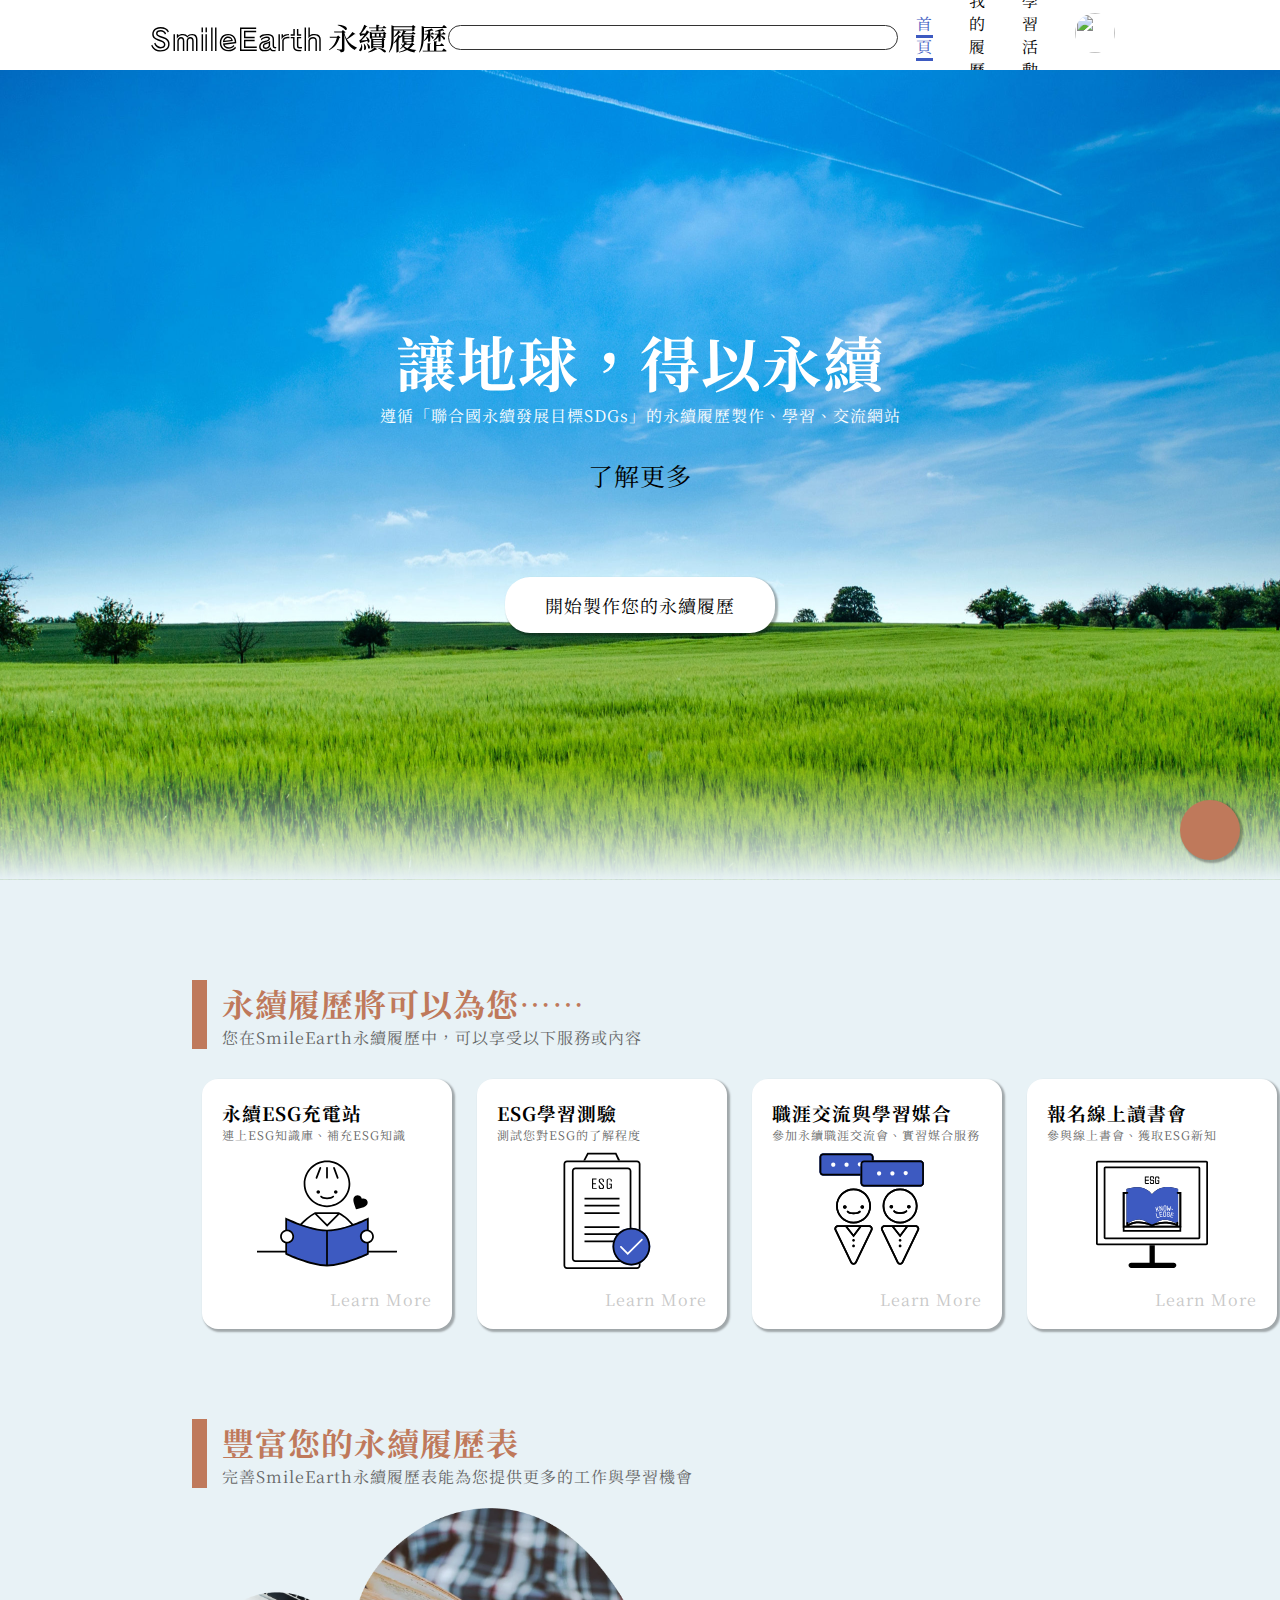
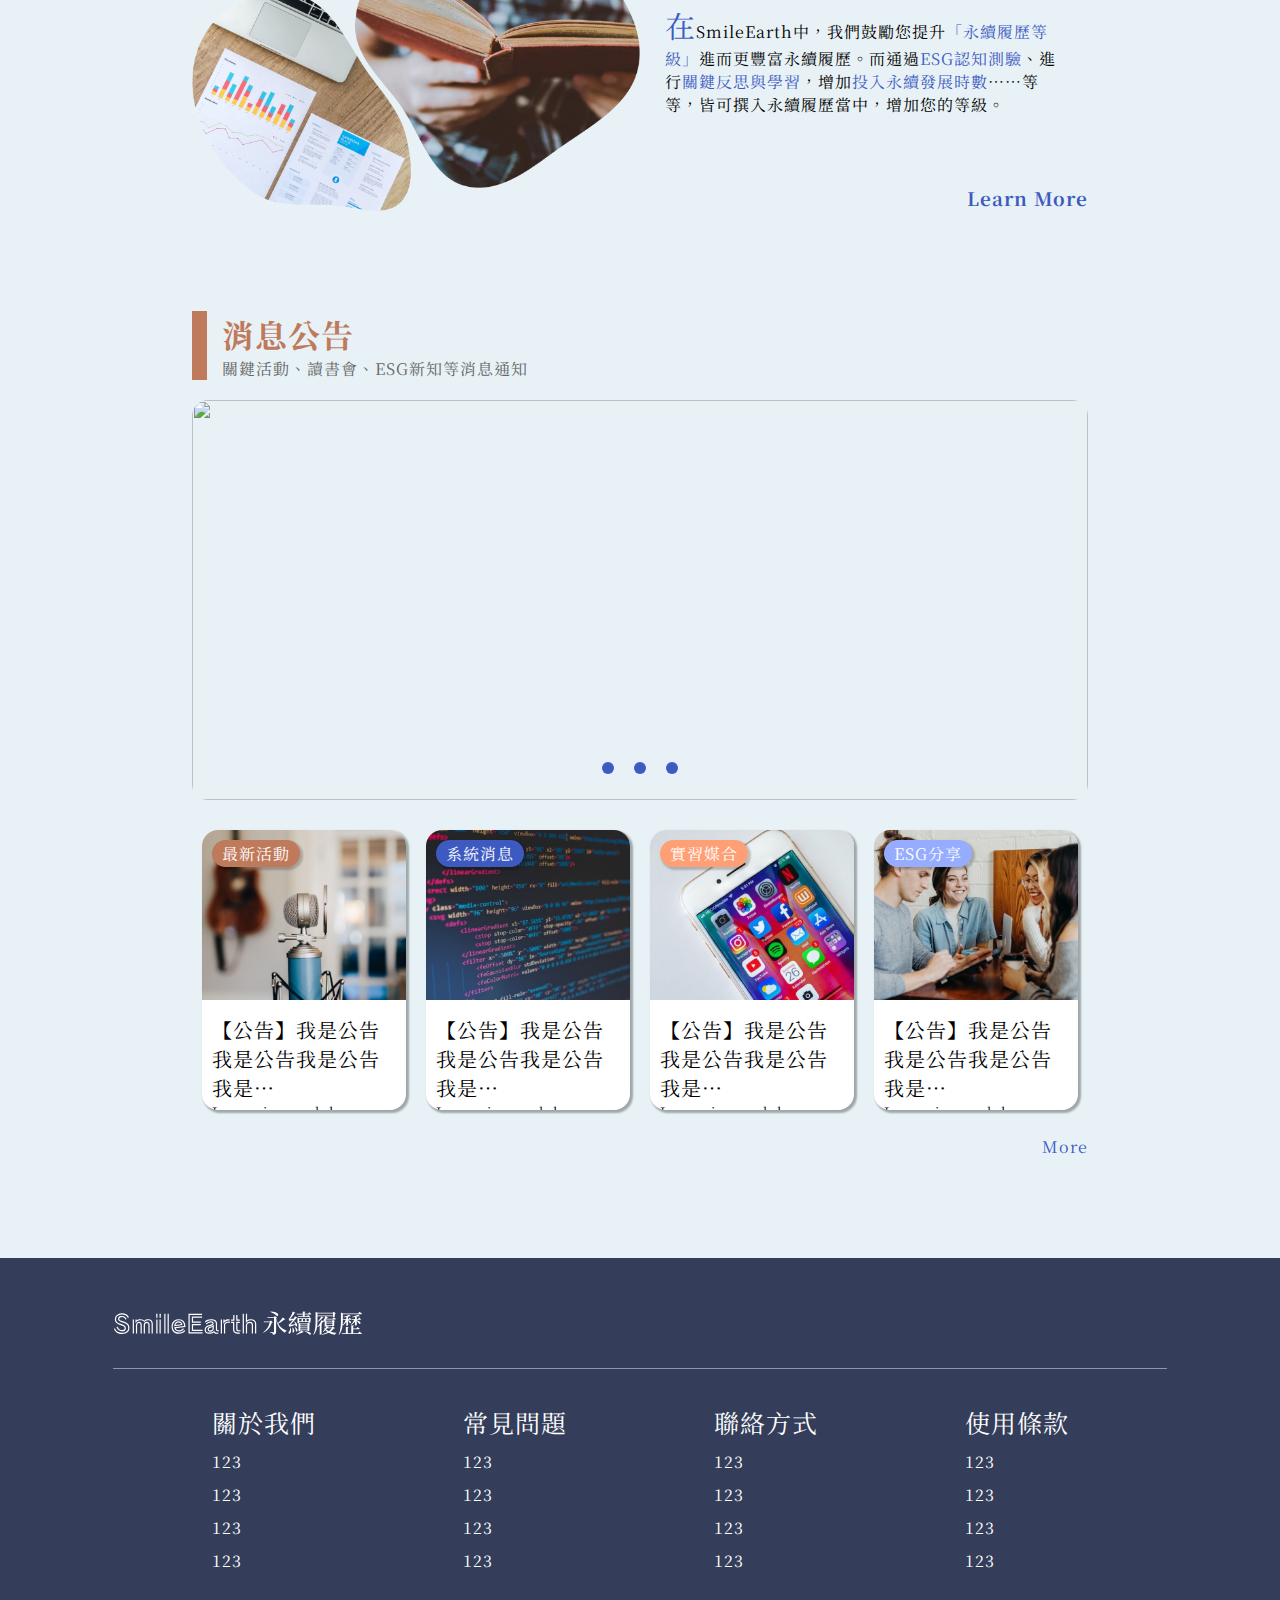
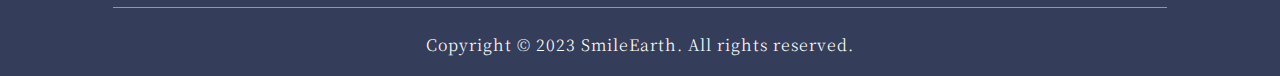
==== index.html @ c3116642 "145" ====
<!DOCTYPE html>
<html lang="en">
<head>
    <meta charset="UTF-8">
    <meta http-equiv="X-UA-Compatible" content="IE=edge">
    <meta name="viewport" content="width=device-width, initial-scale=1.0">
    <link rel="stylesheet" href="./css/index.css">
    <link href="https://fonts.googleapis.com/css2?family=Noto+Serif+TC:wght@200;300;400;500;600;700;900&display=swap" rel="stylesheet">
    <script src="https://kit.fontawesome.com/9d0690b173.js" crossorigin="anonymous"></script>
    <title>SmileEarth永續履歷</title>
</head>
<body>
    <div class="preload" id="preload" style="position: fixed;z-index: 10;width: 100%;height: 100vh;background-color: #333;">
        <div class="loading">
            <div class="b b1"></div>
            <div class="b b2"></div>
            <div class="b b3"></div>
            <div class="b b4"></div>
        </div>
    </div>
    <div class="container">
        <header>
            <div class="logo">             
                <svg width="298" height="39" viewBox="0 0 298 39" fill="none" xmlns="http://www.w3.org/2000/svg">
                    <path d="M7.62 24.47C5.84 23.83 4.49 23.01 3.57 22.01C2.67 21.01 2.22 19.64 2.22 17.9C2.22 16.64 2.55 15.49 3.21 14.45C3.87 13.39 4.82 12.55 6.06 11.93C7.3 11.29 8.79 10.97 10.53 10.97C14.79 10.97 17.59 12.52 18.93 15.62L17.79 16.43C16.99 14.83 15.98 13.76 14.76 13.22C13.56 12.68 12.15 12.41 10.53 12.41C9.11 12.41 7.88 12.66 6.84 13.16C5.82 13.64 5.03 14.3 4.47 15.14C3.93 15.96 3.66 16.88 3.66 17.9C3.66 19.3 4.04 20.39 4.8 21.17C5.56 21.95 6.66 22.6 8.1 23.12L11.49 24.32C13.01 24.86 14.04 25.49 14.58 26.21C15.12 26.91 15.39 27.71 15.39 28.61C15.39 29.69 15.02 30.59 14.28 31.31C13.54 32.03 12.31 32.39 10.59 32.39C9.33 32.39 8.12 32 6.96 31.22C5.8 30.42 4.84 29.19 4.08 27.53L5.31 26.69C5.83 28.03 6.58 29.08 7.56 29.84C8.54 30.58 9.55 30.95 10.59 30.95C11.75 30.95 12.6 30.74 13.14 30.32C13.68 29.9 13.95 29.33 13.95 28.61C13.95 27.97 13.73 27.42 13.29 26.96C12.85 26.48 12.09 26.05 11.01 25.67L7.62 24.47ZM9.57 21.2C8.27 20.76 7.36 20.23 6.84 19.61C6.32 18.99 6.06 18.32 6.06 17.6C6.06 16.98 6.2 16.4 6.48 15.86C6.78 15.32 7.27 14.88 7.95 14.54C8.65 14.2 9.58 14.03 10.74 14.03C11.92 14.03 12.98 14.33 13.92 14.93C14.86 15.53 15.61 16.42 16.17 17.6L14.97 18.47C14.61 17.51 14.05 16.77 13.29 16.25C12.53 15.73 11.68 15.47 10.74 15.47C9.58 15.47 8.75 15.68 8.25 16.1C7.75 16.5 7.5 17 7.5 17.6C7.5 18.52 8.34 19.26 10.02 19.82L13.74 21.05C15.52 21.63 16.93 22.48 17.97 23.6C19.03 24.72 19.56 26.19 19.56 28.01C19.56 30.43 18.78 32.3 17.22 33.62C15.68 34.94 13.48 35.6 10.62 35.6C8.2 35.6 6.19 35.06 4.59 33.98C2.99 32.9 1.86 31.4 1.2 29.48L2.28 28.76C3.16 30.74 4.3 32.14 5.7 32.96C7.1 33.78 8.74 34.19 10.62 34.19C13 34.19 14.84 33.66 16.14 32.6C17.46 31.54 18.12 30.01 18.12 28.01C18.12 26.53 17.67 25.35 16.77 24.47C15.89 23.59 14.73 22.91 13.29 22.43L9.57 21.2ZM46.0146 23.45C46.0146 22.27 45.6746 21.29 44.9946 20.51C44.3346 19.73 43.4746 19.34 42.4146 19.34C41.2746 19.34 40.2646 19.49 39.3846 19.79C38.5246 20.07 37.8446 20.7 37.3446 21.68C36.9646 20.82 36.3446 20.22 35.4846 19.88C34.6446 19.52 33.8246 19.34 33.0246 19.34C32.2646 19.34 31.5246 19.41 30.8046 19.55C30.0846 19.69 29.3946 20 28.7346 20.48C28.0746 20.96 27.4446 21.73 26.8446 22.79V18.29H28.2846V19.61C28.9646 18.47 30.5446 17.9 33.0246 17.9C34.0646 17.9 34.9646 18.11 35.7246 18.53C36.5046 18.93 37.0346 19.45 37.3146 20.09C37.7146 19.33 38.3646 18.78 39.2646 18.44C40.1646 18.08 41.2146 17.9 42.4146 17.9C43.3946 17.9 44.2646 18.14 45.0246 18.62C45.7846 19.08 46.3746 19.73 46.7946 20.57C47.2346 21.41 47.4546 22.37 47.4546 23.45V35H46.0146V23.45ZM23.5146 18.29H24.9546V35H23.5146V18.29ZM42.2046 25.1C42.2046 24.22 42.0546 23.58 41.7546 23.18C41.4546 22.76 40.9646 22.55 40.2846 22.55C39.5846 22.55 39.0346 22.79 38.6346 23.27C38.2546 23.73 38.0646 24.28 38.0646 24.92V35H36.6246V24.86C36.6246 23.84 36.9546 22.96 37.6146 22.22C38.2746 21.48 39.1646 21.11 40.2846 21.11C41.4046 21.11 42.2446 21.42 42.8046 22.04C43.3646 22.66 43.6446 23.68 43.6446 25.1V35H42.2046V25.1ZM32.8446 25.1C32.8446 24.24 32.7046 23.6 32.4246 23.18C32.1446 22.76 31.6646 22.55 30.9846 22.55C30.3646 22.55 29.8846 22.75 29.5446 23.15C29.2046 23.55 28.9446 24.06 28.7646 24.68V35H27.3246V24.5C27.6446 23.44 28.0946 22.61 28.6746 22.01C29.2546 21.41 30.0246 21.11 30.9846 21.11C32.1046 21.11 32.9346 21.42 33.4746 22.04C34.0146 22.66 34.2846 23.68 34.2846 25.1V35H32.8446V25.1ZM55.5124 11.6H56.9524V16.28H55.5124V11.6ZM51.5224 11.6H52.9624V16.28H51.5224V11.6ZM55.4524 18.29H56.8924V35H55.4524V18.29ZM51.6124 18.29H53.0524V35H51.6124V18.29ZM65.0639 11.6H66.5039V35H65.0639V11.6ZM61.1339 11.6H62.5739V35H61.1339V11.6ZM86.0726 31.94C85.0926 33.1 84.0226 33.96 82.8626 34.52C81.7026 35.08 80.1826 35.36 78.3026 35.36C76.6026 35.36 75.1126 35.01 73.8326 34.31C72.5526 33.59 71.5526 32.58 70.8326 31.28C70.1326 29.96 69.7826 28.41 69.7826 26.63C69.7826 25.03 70.1026 23.57 70.7426 22.25C71.4026 20.93 72.3526 19.88 73.5926 19.1C74.8526 18.3 76.3826 17.9 78.1826 17.9C79.8426 17.9 81.2726 18.26 82.4726 18.98C83.6726 19.68 84.6026 20.68 85.2626 21.98C85.9226 23.26 86.2526 24.79 86.2526 26.57C86.2526 26.67 86.2426 26.78 86.2226 26.9C86.2226 27 86.2226 27.11 86.2226 27.23L74.6426 28.67C74.8026 29.43 75.2526 30.05 75.9926 30.53C76.7526 31.01 77.6526 31.25 78.6926 31.25C79.6726 31.25 80.5926 31.05 81.4526 30.65C82.3126 30.25 83.0126 29.66 83.5526 28.88L84.4826 30.02C83.6426 30.96 82.7626 31.64 81.8426 32.06C80.9226 32.48 79.8726 32.69 78.6926 32.69C77.2926 32.69 76.0726 32.28 75.0326 31.46C74.0126 30.62 73.3126 29.27 72.9326 27.41L84.7826 25.94C84.6626 23.9 84.0226 22.29 82.8626 21.11C81.7026 19.93 80.1426 19.34 78.1826 19.34C76.6826 19.34 75.4126 19.67 74.3726 20.33C73.3326 20.99 72.5426 21.87 72.0026 22.97C71.4826 24.07 71.2226 25.29 71.2226 26.63C71.2226 28.11 71.5126 29.4 72.0926 30.5C72.6726 31.6 73.4926 32.45 74.5526 33.05C75.6126 33.65 76.8626 33.95 78.3026 33.95C79.4426 33.95 80.4126 33.83 81.2126 33.59C82.0326 33.35 82.7526 33 83.3726 32.54C84.0126 32.08 84.6126 31.52 85.1726 30.86L86.0726 31.94ZM72.8726 26.27C73.0926 24.31 73.6726 22.87 74.6126 21.95C75.5526 21.01 76.7326 20.54 78.1526 20.54C79.4526 20.54 80.5126 20.93 81.3326 21.71C82.1526 22.49 82.6726 23.58 82.8926 24.98L72.8726 26.27ZM81.2426 23.9C81.1826 23.44 80.8726 23.01 80.3126 22.61C79.7526 22.19 79.0326 21.98 78.1526 21.98C77.4726 21.98 76.8626 22.12 76.3226 22.4C75.7826 22.66 75.3526 23.01 75.0326 23.45C74.7126 23.87 74.5226 24.31 74.4626 24.77L81.2426 23.9ZM89.974 11.6H106.174V13.04H91.414V33.56H106.774V35H89.974V11.6ZM93.994 14.72H106.174V16.16H95.434V20.78H104.644V22.22H93.994V14.72ZM93.994 23.81H104.644V25.25H95.434V30.44H106.774V31.88H93.994V23.81ZM126.048 32.33C125.908 32.35 125.768 32.37 125.628 32.39C125.508 32.39 125.388 32.39 125.268 32.39C124.388 32.39 123.718 32.16 123.258 31.7C122.818 31.24 122.598 30.61 122.598 29.81V23.45C122.598 22.01 122.108 20.97 121.128 20.33C120.168 19.67 118.738 19.34 116.838 19.34C115.438 19.34 114.198 19.55 113.118 19.97C112.058 20.37 111.088 21.01 110.208 21.89L109.518 20.66C110.338 19.78 111.348 19.1 112.548 18.62C113.768 18.14 115.198 17.9 116.838 17.9C119.278 17.9 121.088 18.37 122.268 19.31C123.448 20.23 124.038 21.61 124.038 23.45V29.81C124.038 30.25 124.178 30.57 124.458 30.77C124.758 30.95 125.128 31.04 125.568 31.04C125.708 31.04 125.838 31.04 125.958 31.04C126.098 31.02 126.238 31 126.378 30.98L126.048 32.33ZM125.358 35.18C124.858 35.3 124.348 35.36 123.828 35.36C122.948 35.36 122.148 35.2 121.428 34.88C120.708 34.54 120.258 34.07 120.078 33.47C119.538 34.15 118.748 34.64 117.708 34.94C116.688 35.22 115.588 35.36 114.408 35.36C112.708 35.36 111.408 34.95 110.508 34.13C109.628 33.31 109.178 32.19 109.158 30.77V30.68C109.158 29.1 109.618 27.84 110.538 26.9C111.478 25.96 112.958 25.27 114.978 24.83C116.058 24.61 116.918 24.36 117.558 24.08C118.218 23.78 118.548 23.46 118.548 23.12C118.548 22.64 118.388 22.33 118.068 22.19C117.768 22.03 117.208 21.95 116.388 21.95C115.948 21.95 115.418 22.06 114.798 22.28C114.178 22.48 113.578 22.76 112.998 23.12C112.418 23.48 111.948 23.9 111.588 24.38L110.838 23.06C111.658 22.24 112.588 21.61 113.628 21.17C114.668 20.73 115.588 20.51 116.388 20.51C117.868 20.51 118.838 20.73 119.298 21.17C119.758 21.59 119.988 22.24 119.988 23.12C119.988 23.62 119.588 24.18 118.788 24.8C117.988 25.42 116.818 25.9 115.278 26.24C113.698 26.56 112.518 27.07 111.738 27.77C110.978 28.47 110.598 29.44 110.598 30.68V30.74C110.618 31.76 110.958 32.55 111.618 33.11C112.278 33.67 113.208 33.95 114.408 33.95C115.188 33.95 115.918 33.91 116.598 33.83C117.298 33.73 117.968 33.5 118.608 33.14C119.268 32.76 119.918 32.16 120.558 31.34C120.778 32.44 121.198 33.17 121.818 33.53C122.458 33.87 123.138 34.04 123.858 34.04C124.178 34.04 124.488 34.02 124.788 33.98C125.108 33.94 125.408 33.9 125.688 33.86L125.358 35.18ZM120.138 29.66C119.978 30.32 119.658 30.9 119.178 31.4C118.718 31.88 118.188 32.25 117.588 32.51C117.008 32.77 116.438 32.9 115.878 32.9C114.818 32.9 114.038 32.65 113.538 32.15C113.038 31.65 112.788 31 112.788 30.2C112.788 29.2 113.048 28.45 113.568 27.95C114.108 27.45 114.888 27.08 115.908 26.84C116.388 26.72 116.998 26.54 117.738 26.3C118.478 26.04 119.278 25.49 120.138 24.65V29.66ZM118.698 27.05C118.218 27.47 117.418 27.83 116.298 28.13C115.558 28.33 115.028 28.57 114.708 28.85C114.388 29.11 114.228 29.56 114.228 30.2C114.228 31.04 114.778 31.46 115.878 31.46C116.438 31.46 117.008 31.29 117.588 30.95C118.188 30.59 118.558 30.12 118.698 29.54V27.05ZM139.076 19.37C137.856 19.37 136.796 19.49 135.896 19.73C134.996 19.97 134.196 20.38 133.496 20.96C132.796 21.54 132.146 22.36 131.546 23.42V18.29H132.986V19.94C133.586 19.22 134.316 18.71 135.176 18.41C136.056 18.09 137.276 17.92 138.836 17.9L139.076 19.37ZM128.456 18.29H129.896V35H128.456V18.29ZM132.266 24.05C132.886 22.87 133.636 22.03 134.516 21.53C135.416 21.01 136.566 20.75 137.966 20.75C138.186 20.75 138.406 20.76 138.626 20.78C138.846 20.78 139.076 20.79 139.316 20.81L139.586 22.37C139.246 22.29 138.906 22.24 138.566 22.22C138.246 22.18 137.936 22.16 137.636 22.16C135.676 22.16 134.366 22.9 133.706 24.38V35H132.266V24.05ZM146.912 13.07H148.352V18.29H151.172V19.73H146.912V13.07ZM140.702 18.29H143.342V13.07H144.782V19.73H140.702V18.29ZM151.772 32.51C150.692 32.51 149.822 32.47 149.162 32.39C148.522 32.29 148.032 32.12 147.692 31.88C147.372 31.64 147.162 31.28 147.062 30.8C146.962 30.3 146.912 29.64 146.912 28.82V20.9H151.172V22.34H148.352V28.82C148.352 29.54 148.422 30.06 148.562 30.38C148.722 30.7 149.062 30.9 149.582 30.98C150.122 31.04 150.952 31.07 152.072 31.07L151.772 32.51ZM151.142 35.36C149.182 35.36 147.612 35.21 146.432 34.91C145.252 34.59 144.402 34.04 143.882 33.26C143.362 32.46 143.102 31.36 143.102 29.96V22.34H140.702V20.9H144.542V29.96C144.542 31.06 144.762 31.9 145.202 32.48C145.642 33.06 146.362 33.45 147.362 33.65C148.382 33.85 149.742 33.96 151.442 33.98L151.142 35.36ZM169.289 23.48C169.289 22.22 168.849 21.22 167.969 20.48C167.089 19.72 165.969 19.34 164.609 19.34C163.869 19.34 163.159 19.4 162.479 19.52C161.819 19.64 161.159 19.92 160.499 20.36C159.839 20.8 159.139 21.5 158.399 22.46V11.6H159.839V19.43C160.239 18.95 160.809 18.58 161.549 18.32C162.289 18.04 163.309 17.9 164.609 17.9C165.829 17.9 166.889 18.14 167.789 18.62C168.709 19.08 169.429 19.73 169.949 20.57C170.469 21.39 170.729 22.36 170.729 23.48V35H169.289V23.48ZM154.589 11.6H156.029V35H154.589V11.6ZM165.449 25.01C165.449 24.17 165.229 23.53 164.789 23.09C164.349 22.63 163.779 22.4 163.079 22.4C162.339 22.4 161.669 22.6 161.069 23C160.469 23.4 160.059 23.97 159.839 24.71V35H158.399V24.53C158.739 23.35 159.329 22.46 160.169 21.86C161.029 21.26 161.999 20.96 163.079 20.96C164.199 20.96 165.109 21.31 165.809 22.01C166.529 22.69 166.889 23.69 166.889 25.01V35H165.449V25.01Z" fill="black"/>
                    <path d="M187.69 9.31C191.44 10.57 194.23 12.61 195.31 13.99C197.95 14.98 198.82 9.31 187.81 8.86L187.69 9.31ZM188.17 19.45L186.76 20.8H179.65L179.89 21.67H186.88C185.74 26.38 183.16 30.85 178.93 33.7L179.23 34.15C184.93 31.42 187.9 26.8 189.37 21.94C190.03 21.91 190.33 21.79 190.54 21.52L188.17 19.45ZM202.39 15.97C201.16 17.89 198.73 20.74 196.57 22.78C195.64 21.13 194.92 19.21 194.41 16.96V16.87C195.01 16.75 195.49 16.48 195.7 16.24L192.85 14.11L191.65 15.52H184.03L184.3 16.39H191.95V32.83C191.95 33.31 191.8 33.55 191.23 33.55C190.51 33.55 186.94 33.28 186.94 33.28V33.73C188.5 33.94 189.31 34.24 189.85 34.63C190.33 35.02 190.51 35.59 190.63 36.37C193.99 36.04 194.41 34.93 194.41 33.13V18.64C196.21 26.98 199.93 31.09 204.91 34.09C205.27 32.92 206.02 32.11 207.04 31.93L207.1 31.63C203.29 30.07 199.45 27.67 196.84 23.29C199.66 21.82 202.54 19.72 204.28 18.16C204.97 18.31 205.24 18.19 205.45 17.89L202.39 15.97ZM219.13 12.34H226.27V14.5H220.57L220.81 15.37H234.04C234.46 15.37 234.76 15.22 234.82 14.89C233.89 14.05 232.45 12.91 232.45 12.91L231.13 14.5H228.46V12.34H235.69C236.08 12.34 236.38 12.19 236.47 11.86C235.48 10.96 233.89 9.7 233.89 9.7L232.54 11.47H228.46V9.91C229.18 9.79 229.45 9.52 229.51 9.1L226.27 8.77V11.47H218.89L219.13 12.34ZM210.28 27.31C210.52 27.22 210.76 27.04 210.97 26.77C213.43 26.11 215.8 25.39 217.48 24.85C217.6 25.33 217.66 25.84 217.66 26.29C219.37 28 221.47 24.16 216.43 20.83L216.07 20.98C216.49 21.82 216.97 22.96 217.3 24.07C215.02 24.25 212.89 24.4 211.33 24.49C214.03 22.21 217.03 18.91 218.62 16.57C219.19 16.69 219.58 16.48 219.73 16.21L216.85 14.32C216.46 15.22 215.92 16.33 215.2 17.53C213.67 17.56 212.23 17.56 211.09 17.53C213.01 15.67 215.14 12.88 216.34 10.84C216.91 10.9 217.27 10.66 217.39 10.39L214.24 8.83C213.58 11.11 211.66 15.4 210.1 17.08C209.89 17.26 209.32 17.38 209.32 17.38L210.46 20.26C210.7 20.17 210.94 19.96 211.12 19.69C212.32 19.36 213.49 19 214.48 18.67C213.13 20.77 211.48 22.9 210.1 24.1C209.86 24.28 209.26 24.4 209.26 24.4L210.28 27.31ZM211.3 28.24C211.45 30.01 210.61 32.08 209.8 32.92C209.23 33.4 208.93 34.12 209.29 34.75C209.77 35.44 210.91 35.2 211.45 34.51C212.23 33.46 212.68 31.24 211.84 28.24H211.3ZM213.73 27.85C214.09 29.38 214.3 31.63 214 33.43C215.47 35.32 217.9 31.66 214.18 27.76L213.73 27.85ZM216.52 27.28C217.33 28.57 218.11 30.67 218.08 32.26C219.79 33.91 221.77 30.07 216.91 27.13L216.52 27.28ZM218.47 36.46C221.23 35.71 224.41 34.48 226.21 33.43C226.87 33.67 227.11 33.58 227.35 33.28L224.77 31.48C223.36 32.83 220.51 34.84 218.17 36.04L218.47 36.46ZM228.25 32.38C230.89 33.43 232.72 34.81 233.68 35.95C235.69 37.87 239.5 33.34 228.43 31.93L228.25 32.38ZM230.71 20.53V17.71H233.29V20.53H230.71ZM221.95 17.71H224.77V20.53H221.95V17.71ZM229.03 17.71V20.53H226.45V17.71H229.03ZM231.85 23.89V25.48H223.27V23.89H231.85ZM223.27 27.91V26.35H231.85V27.91H223.27ZM223.27 30.37V28.81H231.85V30.37H223.27ZM233.02 16.81H222.19L219.88 15.82V22.57H220.21C220.57 22.57 220.87 22.51 221.14 22.42V32.41H221.47C222.55 32.41 223.27 31.93 223.27 31.75V31.24H231.85V32.14H232.24C232.96 32.14 234.04 31.57 234.07 31.36V24.13C234.55 24.04 234.94 23.8 235.12 23.65L232.72 21.82L231.61 23.02H223.48L221.62 22.21C221.83 22.12 221.95 22 221.95 21.94V21.4H233.29V22.24H233.65C234.34 22.24 235.42 21.79 235.45 21.58V17.92C235.9 17.83 236.26 17.62 236.44 17.44L234.13 15.73L233.02 16.81ZM262.21 11.23V13.51H243.7V11.23H262.21ZM243.7 14.38H262.21V15.22H262.57C263.29 15.22 264.4 14.8 264.43 14.62V11.68C265.03 11.53 265.54 11.29 265.72 11.05L263.08 9.1L261.91 10.36H244.12L241.45 9.28V20.11C241.45 25.69 241.33 31.6 238.78 36.16L239.26 36.43C243.52 32.02 243.7 25.39 243.7 20.11V14.38ZM244.27 21.04C246.43 19.99 248.47 18.22 249.82 16.51C250.42 16.63 250.84 16.45 251.02 16.15L248.17 14.62C247.18 16.81 245.47 19.24 243.91 20.68L244.27 21.04ZM260.65 28.75C259.87 30.04 258.73 31.18 257.41 32.2C256.15 31.69 254.98 31.06 254.02 30.31C254.5 29.8 254.98 29.29 255.4 28.75H260.65ZM261.46 20.68V22.27H254.41V20.68H261.46ZM254.41 24.88V23.14H261.46V24.88H254.41ZM262.27 26.62L260.86 27.85H256.06C256.18 27.64 256.3 27.43 256.42 27.22C257.17 27.28 257.41 27.16 257.53 26.83L254.41 26.08V25.75H261.46V26.56H261.82C262.54 26.56 263.65 26.08 263.68 25.87V20.89C264.1 20.8 264.43 20.62 264.61 20.41L262.33 18.73L261.25 19.81H254.56L253.06 19.15C253.33 18.88 253.57 18.55 253.81 18.22H264.82C265.21 18.22 265.51 18.07 265.57 17.74C264.61 16.81 263.08 15.7 263.08 15.7L261.73 17.35H254.44C254.71 16.93 254.95 16.48 255.19 16.09C255.82 16.12 256.18 15.88 256.3 15.55L253.12 14.44C252.58 16.36 251.65 18.52 250.63 20.14L248.38 19.09C247.27 22.09 245.23 25.33 243.31 27.22L243.7 27.55C244.63 26.98 245.53 26.29 246.4 25.51V36.4H246.79C247.69 36.4 248.56 35.8 248.59 35.59V24.22C249.1 24.13 249.4 23.98 249.52 23.71L248.47 23.32C248.95 22.72 249.4 22.12 249.79 21.49L250.12 21.73C250.87 21.25 251.62 20.65 252.31 19.96V26.83H252.64C253.33 26.83 254.08 26.47 254.32 26.26C253.96 27.22 253.45 28.3 252.88 29.32C252.4 28.81 252.01 28.27 251.65 27.7L251.2 27.97C251.56 28.75 251.95 29.44 252.4 30.04C251.71 31.12 250.9 32.11 250.15 32.8L250.51 33.13C251.44 32.59 252.37 31.9 253.21 31.12C253.93 31.96 254.77 32.65 255.7 33.28C253.75 34.42 251.47 35.29 248.92 35.92L249.13 36.4C252.16 35.92 254.8 35.17 257.05 34.09C259.12 35.2 261.61 35.89 264.46 36.4C264.7 35.32 265.3 34.57 266.26 34.3L266.29 33.97C263.77 33.79 261.43 33.43 259.3 32.8C260.92 31.78 262.21 30.49 263.23 28.99C263.95 28.96 264.28 28.9 264.49 28.63L262.27 26.62ZM292.09 34.63H286.33V29.89H293.44C293.83 29.89 294.13 29.74 294.22 29.41C293.17 28.45 291.55 27.19 291.55 27.19L290.05 28.99H286.33V26.35C287.05 26.23 287.26 25.96 287.32 25.57L284.02 25.24V34.63H279.85V28.3C280.54 28.18 280.78 27.94 280.84 27.52L277.57 27.22V34.63H272.59L272.83 35.5H295.87C296.29 35.5 296.62 35.35 296.68 35.02C295.54 34 293.71 32.62 293.71 32.62L292.09 34.63ZM274.21 25.06C275.74 24.04 277.06 22.81 278.11 21.43V25.72H278.47C279.49 25.72 280.21 25.24 280.21 25.06V19.72C280.99 20.5 281.8 21.55 282.07 22.42C283.81 23.62 285.43 20.32 280.21 19.24V18.58H283.48C283.87 18.58 284.17 18.43 284.23 18.1C283.42 17.29 282.13 16.27 282.13 16.27L280.96 17.71H280.21V14.89C280.93 14.74 281.59 14.59 282.13 14.44C282.76 14.68 283.24 14.71 283.51 14.47L281.41 12.55C279.94 13.33 277.03 14.5 274.72 15.1L274.9 15.61C275.92 15.52 277.03 15.4 278.11 15.22V17.71H274.18L274.42 18.58H277.45C276.67 20.8 275.5 22.9 273.85 24.58L274.21 25.06ZM283.6 24.91C285.52 23.86 287.17 22.51 288.46 20.95V25.54H288.82C289.84 25.54 290.56 25.06 290.56 24.88V20.05C291.73 21.07 292.99 22.42 293.5 23.47C295.45 24.61 296.74 20.92 290.56 19.33V18.58H294.94C295.33 18.58 295.6 18.43 295.69 18.1C294.85 17.23 293.38 16.06 293.38 16.06L292.12 17.71H290.56V14.86C291.43 14.74 292.18 14.59 292.84 14.44C293.5 14.68 294.01 14.71 294.28 14.47L292.21 12.52C290.59 13.3 287.41 14.41 284.95 15.01L285.1 15.52C286.15 15.46 287.35 15.34 288.46 15.19V17.71H284.47L284.71 18.58H287.62C286.69 20.77 285.19 22.87 283.27 24.43L283.6 24.91ZM292.21 11.08H274.39L271.69 10V18.55C271.69 24.28 271.51 30.85 269.05 36.16L269.5 36.43C273.76 31.27 273.97 23.83 273.97 18.52V11.95H296.02C296.44 11.95 296.77 11.8 296.86 11.47C295.69 10.45 293.86 9.07 293.86 9.07L292.21 11.08Z" fill="black"/>
                </svg>
                <i class="fa-solid fa-list" id="hid"></i>  
            </div>
            <div class="input">
                <input type="text">
                <i class="fa-solid fa-magnifying-glass"></i>
            </div>
            <div class="list" id="hide">
                <!--
                <div style="width: fit-content;">
                    <input type="text">
                    <i class="fa-solid fa-magnifying-glass"></i>
                </div>
                -->
                <ul>
                    <li><a href="#" class="no">首頁</a></li>
                    <li><a href="./resume.html">我的履歷</a></li>
                    <li><a href="./learning.html">學習活動</a></li>
                    <li>
                        <img src="https://images.pexels.com/photos/3763188/pexels-photo-3763188.jpeg?auto=compress&cs=tinysrgb&w=1260&h=750&dpr=1" alt="">
                    </li>
                </ul>
            </div>
        </header>
        <div class="page">
            <div class="fon">
                <h1 style="font-size: 60px;color: #fff;">讓地球，得以永續</h1>
                <p style="color: #fff;">遵循「聯合國永續發展目標SDGs」的永續履歷製作、學習、交流網站</p>
            </div>
            <button>開始製作您的永續履歷</button>
            <div class="mor">
                <a href="#go">
                    <p>了解更多</p>
                    <i class="fa-solid fa-angles-down"></i>
                </a>
            </div>
        </div>
        <div class="page2">
            <div class="slider" id="go">
                <div style="border-left: 15px #bf795b solid;padding: 0 15px; ">
                    <h1 style="color: #bf795b;">永續履歷將可以為您……</h1>
                    <p style="color: #656666;">您在SmileEarth永續履歷中，可以享受以下服務或內容</p>
                </div>
                <div class="cards">
                    <a href="./learningcharge.html">
                        <div class="card">
                            <h3>永續ESG充電站</h3>
                            <p style="color: #656666;font-size: 12px;">連上ESG知識庫、補充ESG知識</p>
                            <svg width="140" height="140" viewBox="0 0 400 400" fill="none" xmlns="http://www.w3.org/2000/svg">
                                <g clip-path="url(#clip0_10_121)">
                                <path class="ho" d="M83.5745 217V217.705C91.5932 222.606 181.148 251.417 200.367 251.417C216.529 251.417 282.99 231.55 318 217V248.898C307.917 248.898 299.515 255.614 299.515 267.366C299.515 278.841 309.318 283.315 318 284.994V317.731C307.917 326.965 218.774 348.186 205.409 349.63C174.32 352.988 117.184 332.841 83.5745 316.053V284.994C83.5745 285.833 98.6988 287.512 103.74 268.205C107.773 252.76 91.9769 249.178 83.5745 248.059V217.705C82.829 217.249 82.7883 217 83.5745 217Z" fill="#3D5AC1"/>
                                <path d="M180 140C180 142.761 177.761 145 175 145C172.239 145 170 142.761 170 140C170 137.239 172.239 135 175 135C177.761 135 180 137.239 180 140Z" fill="black"/>
                                <path d="M225 145C227.761 145 230 142.761 230 140C230 137.239 227.761 135 225 135C222.239 135 220 137.239 220 140C220 142.761 222.239 145 225 145Z" fill="black"/>
                                <path d="M181.547 150.966C182.67 150.163 184.232 150.423 185.034 151.547C185.788 152.602 187.553 153.71 190.424 154.535C193.198 155.331 196.614 155.75 200.125 155.75C203.633 155.75 207.122 155.332 210.038 154.528C213.03 153.702 215.082 152.563 216.102 151.373C217 150.325 218.579 150.203 219.627 151.102C220.675 152 220.797 153.579 219.898 154.627C217.918 156.937 214.72 158.423 211.368 159.347C207.94 160.293 203.992 160.75 200.125 160.75C196.261 160.75 192.364 160.294 189.044 159.34C185.822 158.415 182.712 156.898 180.966 154.453C180.163 153.33 180.423 151.768 181.547 150.966Z" fill="black"/>
                                <path d="M219.136 68.6541C220.431 68.1768 221.869 68.8402 222.346 70.1357L232.846 98.6357C233.323 99.9313 232.66 101.369 231.364 101.846C230.069 102.323 228.631 101.66 228.154 100.364L217.654 71.8643C217.177 70.5687 217.84 69.1315 219.136 68.6541Z" fill="black"/>
                                <path d="M181.9 68.6677C183.188 69.1649 183.829 70.6121 183.332 71.9002L172.332 100.4C171.835 101.688 170.388 102.329 169.1 101.832C167.812 101.335 167.171 99.8879 167.668 98.5998L178.668 70.0998C179.165 68.8117 180.612 68.1705 181.9 68.6677Z" fill="black"/>
                                <path d="M200 68.5C201.381 68.5 202.5 69.6193 202.5 71V99.5C202.5 100.881 201.381 102 200 102C198.619 102 197.5 100.881 197.5 99.5V71C197.5 69.6193 198.619 68.5 200 68.5Z" fill="black"/>
                                <path fill-rule="evenodd" clip-rule="evenodd" d="M266.667 116.667C266.667 153.486 236.819 183.333 200 183.333C163.181 183.333 133.333 153.486 133.333 116.667C133.333 79.8477 163.181 50 200 50C236.819 50 266.667 79.8477 266.667 116.667ZM261.667 116.667C261.667 150.724 234.058 178.333 200 178.333C165.942 178.333 138.333 150.724 138.333 116.667C138.333 82.6091 165.942 55 200 55C234.058 55 261.667 82.6091 261.667 116.667Z" fill="black"/>
                                <path d="M282.862 189.533L281.474 185.576C276.523 171.554 273.262 162.284 277.108 155.255C280.26 149.494 287.283 147.497 293.092 150.675C296.374 152.471 298.698 155.704 299.458 159.197C302.81 157.954 306.786 158.167 310.068 159.962C315.877 163.141 317.984 170.131 314.832 175.893C310.986 182.922 301.421 185.175 286.943 188.569L282.862 189.533Z" fill="black"/>
                                <path fill-rule="evenodd" clip-rule="evenodd" d="M232.952 197.5C232.986 197.499 233.019 197.499 233.052 197.5H233.333C234.095 197.5 234.776 197.84 235.235 198.377C254.442 209.034 262.368 217.727 272.789 229.156C273.139 229.539 273.491 229.925 273.846 230.315C274.192 230.693 274.399 231.148 274.471 231.619C275.061 231.407 275.647 231.196 276.229 230.984C287.621 226.841 297.462 222.698 304.453 219.59C307.948 218.037 310.729 216.744 312.633 215.84C313.584 215.389 314.317 215.034 314.81 214.794L315.048 214.678L315.181 214.612L315.367 214.521L315.505 214.452L315.539 214.435L315.547 214.431L315.549 214.431C315.549 214.431 315.549 214.431 315.605 214.542L315.549 214.431L319.167 212.622V247.5C319.167 247.558 319.165 247.615 319.161 247.672C327.705 249.948 334 257.739 334 267C334 276.259 327.708 284.049 319.167 286.326V307.5H399C400.381 307.5 401.5 308.619 401.5 310C401.5 311.381 400.381 312.5 399 312.5H319.167V318.238L317.751 318.919L316.667 316.667C317.751 318.919 317.749 318.92 317.749 318.92L317.746 318.922L317.736 318.927L317.695 318.946L317.541 319.02C317.405 319.084 317.204 319.18 316.941 319.303C316.415 319.551 315.641 319.912 314.64 320.371C312.637 321.29 309.729 322.599 306.092 324.17C298.821 327.311 288.629 331.498 276.946 335.687C253.66 344.035 224.15 352.5 200 352.5C175.85 352.5 146.34 344.035 123.054 335.687C111.371 331.498 101.18 327.311 93.9079 324.17C90.2712 322.599 87.3627 321.29 85.3605 320.371C84.3594 319.912 83.5848 319.551 83.0589 319.303C82.7959 319.18 82.5951 319.084 82.4593 319.02L82.3046 318.946L82.2645 318.927L82.2538 318.922L82.2509 318.92C82.2509 318.92 82.2495 318.919 83.3334 316.667L82.2495 318.919L80.8334 318.238V312.5H-1C-2.38071 312.5 -3.5 311.381 -3.5 310C-3.5 308.619 -2.38071 307.5 -1 307.5H80.8334V286.326C72.2919 284.049 66 276.259 66 267C66 257.739 72.2948 249.948 80.8392 247.672C80.8353 247.615 80.8334 247.558 80.8334 247.5V212.622L84.4514 214.431L84.413 214.507C84.4514 214.431 84.4514 214.431 84.4514 214.431L84.4531 214.431L84.4609 214.435L84.4946 214.452L84.6334 214.521L84.8359 214.621L84.9929 214.698L85.1903 214.794C85.6832 215.034 86.4156 215.389 87.3675 215.84C89.2712 216.744 92.0518 218.037 95.5466 219.59C102.494 222.678 112.256 226.79 123.558 230.906C133.027 221.425 148.029 206.524 165.549 197.764L166.077 197.5H232.952ZM314.167 286.999C314.111 287 314.056 287 314 287C302.954 287 294 278.046 294 267C294 255.954 302.954 247 314 247C314.056 247 314.111 247 314.167 247.001V220.646C312.266 221.543 309.666 222.745 306.484 224.16C299.413 227.302 289.462 231.492 277.938 235.683C255.705 243.767 227.368 251.949 202.5 252.473V347.469C225.278 346.916 252.883 339.002 275.259 330.98C286.819 326.835 296.91 322.689 304.11 319.58C307.709 318.026 310.583 316.731 312.555 315.827C312.874 315.68 313.17 315.544 313.441 315.418C313.598 315.346 313.746 315.277 313.886 315.212L314.167 315.081V286.999ZM85.8334 286.999L85.9099 287L86 287C97.0457 287 106 278.046 106 267C106 255.954 97.0457 247 86 247C85.9444 247 85.8889 247 85.8334 247.001V220.646C87.7339 221.543 90.3344 222.745 93.5159 224.16C100.587 227.302 110.538 231.492 122.062 235.683C144.295 243.767 172.632 251.949 197.5 252.473V347.469C174.722 346.916 147.117 339.002 124.741 330.98C113.181 326.835 103.09 322.689 95.8904 319.58C92.2914 318.026 89.4171 316.731 87.4453 315.827C86.8132 315.537 86.274 315.287 85.8334 315.081V286.999ZM128.771 232.765C150.732 240.427 177.211 247.5 200 247.5C222.288 247.5 248.106 240.735 269.774 233.27L269.09 232.519C259.278 221.758 252.01 213.788 235.35 204.186L200.5 239.036L165.232 203.768C165.189 203.725 165.148 203.68 165.108 203.635C150.484 211.6 137.738 223.828 128.771 232.765ZM171.036 202.5L200.5 231.964L229.964 202.5H171.036ZM86 282C94.2843 282 101 275.284 101 267C101 258.716 94.2843 252 86 252C77.7157 252 71 258.716 71 267C71 275.284 77.7157 282 86 282ZM329 267C329 275.284 322.284 282 314 282C305.716 282 299 275.284 299 267C299 258.716 305.716 252 314 252C322.284 252 329 258.716 329 267Z" fill="black"/>
                                </g>
                                <defs>
                                <clipPath id="clip0_10_121">
                                <rect width="400" height="400" fill="white"/>
                                </clipPath>
                                </defs>
                            </svg>
                            <p class="le">Learn More <i class="fa-solid fa-circle-right"></i></p>
                        </div>
                    </a>
                    <a href="./test.html">
                        <div class="card">
                            <h3>ESG學習測驗</h3>
                            <p style="color: #656666;font-size: 12px;">測試您對ESG的了解程度</p>
                            <svg width="140" height="140" viewBox="0 0 400 400" fill="none" xmlns="http://www.w3.org/2000/svg">
                                <path fill-rule="evenodd" clip-rule="evenodd" d="M300 55H100C97.2386 55 95 57.2386 95 60V350C95 352.761 97.2386 355 100 355H300C302.761 355 305 352.761 305 350V60C305 57.2386 302.761 55 300 55ZM100 50C94.4772 50 90 54.4772 90 60V350C90 355.523 94.4772 360 100 360H300C305.523 360 310 355.523 310 350V60C310 54.4772 305.523 50 300 50H100Z" fill="black"/>
                                <path fill-rule="evenodd" clip-rule="evenodd" d="M157.955 27.5H241.045L252 50H245.646L237.955 32.5H161.045L152 50H146.5L157.955 27.5Z" fill="black"/>
                                <path fill-rule="evenodd" clip-rule="evenodd" d="M274 75H124C121.239 75 119 77.2386 119 80V330C119 332.761 121.239 335 124 335H274C276.761 335 279 332.761 279 330V80C279 77.2386 276.761 75 274 75ZM124 70C118.477 70 114 74.4771 114 80V330C114 335.523 118.477 340 124 340H274C279.523 340 284 335.523 284 330V80C284 74.4772 279.523 70 274 70H124Z" fill="black"/>
                                <path d="M184.799 131H171.524V101.75H184.349V104.45H174.674V114.8H182.549V117.5H174.674V128.3H184.799V131Z" fill="black"/>
                                <path d="M205.873 125.375C205.873 129.575 203.338 131.675 198.268 131.675C193.198 131.675 190.663 129.575 190.663 125.375V121.55H193.813V125.555C193.813 126.635 194.188 127.475 194.938 128.075C195.688 128.675 196.798 128.975 198.268 128.975C199.738 128.975 200.848 128.675 201.598 128.075C202.348 127.475 202.723 126.665 202.723 125.645C202.723 124.595 202.603 123.77 202.363 123.17C202.153 122.54 201.703 121.88 201.013 121.19L193.093 113.45C192.163 112.52 191.518 111.62 191.158 110.75C190.828 109.85 190.663 108.725 190.663 107.375C190.663 105.365 191.278 103.82 192.508 102.74C193.768 101.63 195.658 101.075 198.178 101.075C203.008 101.075 205.423 103.175 205.423 107.375V111.2H202.273V107.195C202.273 106.115 201.913 105.275 201.193 104.675C200.503 104.075 199.453 103.775 198.043 103.775C196.633 103.775 195.568 104.075 194.848 104.675C194.158 105.275 193.813 106.1 193.813 107.15C193.813 108.2 193.918 109.025 194.128 109.625C194.338 110.225 194.803 110.855 195.523 111.515L203.578 119.255C204.448 120.215 205.048 121.145 205.378 122.045C205.708 122.915 205.873 124.025 205.873 125.375Z" fill="black"/>
                                <path d="M219.961 118.85V116.15H228.151V131H226.801L225.631 128.12C225.001 129.2 224.176 130.07 223.156 130.73C222.136 131.36 221.026 131.675 219.826 131.675C215.476 131.675 213.301 129.575 213.301 125.375V107.375C213.301 105.365 213.916 103.82 215.146 102.74C216.376 101.63 218.221 101.075 220.681 101.075C223.141 101.075 225.001 101.63 226.261 102.74C227.521 103.82 228.151 105.365 228.151 107.375V109.85H225.001V107.375C225.001 104.975 223.576 103.775 220.726 103.775C217.876 103.775 216.451 104.975 216.451 107.375V125.375C216.451 126.515 216.691 127.4 217.171 128.03C217.651 128.66 218.521 128.975 219.781 128.975C221.071 128.975 222.256 128.465 223.336 127.445C224.446 126.425 225.001 125.435 225.001 124.475V118.85H219.961Z" fill="black"/>
                                <path fill-rule="evenodd" clip-rule="evenodd" d="M250 161.5H150V156.5H250V161.5ZM150 176.5H250V181.5H150V176.5ZM250 202.5H150V197.5H250V202.5Z" fill="black"/>
                                <path fill-rule="evenodd" clip-rule="evenodd" d="M250 242.5H150V237.5H250V242.5ZM150 257.5H250V262.5H150V257.5ZM250 283.5H150V278.5H250V283.5Z" fill="black"/>
                                <path class="ho" d="M338 296C338 325.823 313.823 350 284 350C254.177 350 230 325.823 230 296C230 266.177 254.177 242 284 242C313.823 242 338 266.177 338 296Z" fill="#3D5AC1"/>
                                <path fill-rule="evenodd" clip-rule="evenodd" d="M284 345C311.062 345 333 323.062 333 296C333 268.938 311.062 247 284 247C256.938 247 235 268.938 235 296C235 323.062 256.938 345 284 345ZM284 350C313.823 350 338 325.823 338 296C338 266.177 313.823 242 284 242C254.177 242 230 266.177 230 296C230 325.823 254.177 350 284 350Z" fill="black"/>
                                <path fill-rule="evenodd" clip-rule="evenodd" d="M315.768 274.232C316.744 275.209 316.744 276.791 315.768 277.768L273.5 320.036L252.232 298.768C251.256 297.791 251.256 296.209 252.232 295.232C253.209 294.256 254.791 294.256 255.768 295.232L273.5 312.964L312.232 274.232C313.209 273.256 314.791 273.256 315.768 274.232Z" fill="white"/>
                            </svg>
                            <p class="le">Learn More <i class="fa-solid fa-circle-right"></i></p>
                        </div>
                    </a>
                    <div class="card">
                        <h3>職涯交流與學習媒合</h3>
                        <p style="color: #656666;font-size: 12px;">參加永續職涯交流會、實習媒合服務</p>
                        <svg width="140" height="140" viewBox="0 0 400 400" fill="none" xmlns="http://www.w3.org/2000/svg">
                            <path fill-rule="evenodd" clip-rule="evenodd" d="M133 225C157.853 225 178 204.853 178 180C178 155.147 157.853 135 133 135C108.147 135 88 155.147 88 180C88 204.853 108.147 225 133 225ZM133 230C160.614 230 183 207.614 183 180C183 152.386 160.614 130 133 130C105.386 130 83 152.386 83 180C83 207.614 105.386 230 133 230Z" fill="black"/>
                            <path fill-rule="evenodd" clip-rule="evenodd" d="M182.219 247.168L137.506 340.103C135.689 343.879 130.311 343.879 128.494 340.103L83.7811 247.168C82.1839 243.848 84.6029 240 88.2867 240H177.713C181.397 240 183.816 243.848 182.219 247.168ZM142.011 342.27C138.378 349.823 127.622 349.823 123.989 342.27L79.2754 249.336C76.0812 242.697 80.9192 235 88.2867 235H177.713C185.081 235 189.919 242.697 186.725 249.336L142.011 342.27Z" fill="black"/>
                            <path fill-rule="evenodd" clip-rule="evenodd" d="M152.5 240C154 240 156 240 155 240L133.051 269.616L110 240C109 240 110.5 240 112 240C113.5 240 115 240 116 240L132.949 261.384L149 240C150.5 240 151 240 152.5 240Z" fill="black"/>
                            <path d="M113 183C113 185.761 110.761 188 108 188C105.239 188 103 185.761 103 183C103 180.239 105.239 178 108 178C110.761 178 113 180.239 113 183Z" fill="black"/>
                            <path d="M163 183C163 185.761 160.761 188 158 188C155.239 188 153 185.761 153 183C153 180.239 155.239 178 158 178C160.761 178 163 180.239 163 183Z" fill="black"/>
                            <path fill-rule="evenodd" clip-rule="evenodd" d="M114.547 193.966C115.67 193.163 117.232 193.423 118.034 194.547C118.788 195.602 120.553 196.71 123.424 197.535C126.198 198.331 129.614 198.75 133.125 198.75C136.633 198.75 140.122 198.332 143.038 197.528C146.03 196.702 148.082 195.563 149.102 194.373C150 193.325 151.579 193.203 152.627 194.102C153.675 195 153.797 196.579 152.898 197.627C150.918 199.937 147.72 201.423 144.368 202.347C140.94 203.293 136.992 203.75 133.125 203.75C129.261 203.75 125.364 203.294 122.044 202.34C118.822 201.415 115.712 199.898 113.966 197.453C113.163 196.33 113.423 194.768 114.547 193.966Z" fill="black"/>
                            <path fill-rule="evenodd" clip-rule="evenodd" d="M266 225C290.853 225 311 204.853 311 180C311 155.147 290.853 135 266 135C241.147 135 221 155.147 221 180C221 204.853 241.147 225 266 225ZM266 230C293.614 230 316 207.614 316 180C316 152.386 293.614 130 266 130C238.386 130 216 152.386 216 180C216 207.614 238.386 230 266 230Z" fill="black"/>
                            <path fill-rule="evenodd" clip-rule="evenodd" d="M315.219 247.168L270.506 340.103C268.689 343.879 263.311 343.879 261.494 340.103L216.781 247.168C215.184 243.848 217.603 240 221.287 240H310.713C314.397 240 316.816 243.848 315.219 247.168ZM275.011 342.27C271.378 349.823 260.622 349.823 256.989 342.27L212.275 249.336C209.081 242.697 213.919 235 221.287 235H310.713C318.081 235 322.919 242.697 319.725 249.336L275.011 342.27Z" fill="black"/>
                            <path fill-rule="evenodd" clip-rule="evenodd" d="M285 240C286.5 240 289 240 288 240L266.051 269.616L243 240C241.5 240 244 240 245.5 240C247 240 247.5 240 249 240L265.949 261.384L282 240C284 240 283.5 240 285 240Z" fill="black"/>
                            <path d="M246 182C246 184.761 243.761 187 241 187C238.239 187 236 184.761 236 182C236 179.239 238.239 177 241 177C243.761 177 246 179.239 246 182Z" fill="black"/>
                            <path d="M296 182C296 184.761 293.761 187 291 187C288.239 187 286 184.761 286 182C286 179.239 288.239 177 291 177C293.761 177 296 179.239 296 182Z" fill="black"/>
                            <path fill-rule="evenodd" clip-rule="evenodd" d="M247.547 192.966C248.67 192.163 250.232 192.423 251.034 193.547C251.788 194.602 253.553 195.71 256.424 196.535C259.198 197.331 262.614 197.75 266.125 197.75C269.633 197.75 273.122 197.332 276.038 196.528C279.03 195.702 281.082 194.563 282.102 193.373C283 192.325 284.579 192.203 285.627 193.102C286.675 194 286.797 195.579 285.898 196.627C283.918 198.937 280.72 200.423 277.368 201.347C273.94 202.293 269.992 202.75 266.125 202.75C262.261 202.75 258.364 202.294 255.044 201.34C251.822 200.415 248.712 198.898 246.966 196.453C246.163 195.33 246.423 193.768 247.547 192.966Z" fill="black"/>
                            <path class="ho" d="M36 40C36 34.4772 40.4772 30 46 30H180C185.523 30 190 34.4772 190 40V83C190 88.5228 185.523 93 180 93H46C40.4772 93 36 88.5228 36 83V40Z" fill="#3D5AC1"/>
                            <path fill-rule="evenodd" clip-rule="evenodd" d="M180 35H46C43.2386 35 41 37.2386 41 40V83C41 85.7614 43.2386 88 46 88H180C182.761 88 185 85.7614 185 83V40C185 37.2386 182.761 35 180 35ZM46 30C40.4772 30 36 34.4772 36 40V83C36 88.5228 40.4772 93 46 93H180C185.523 93 190 88.5228 190 83V40C190 34.4772 185.523 30 180 30H46Z" fill="black"/>
                            <path d="M119 62C119 65.3137 116.314 68 113 68C109.686 68 107 65.3137 107 62C107 58.6863 109.686 56 113 56C116.314 56 119 58.6863 119 62Z" fill="white"/>
                            <path d="M81 62C81 65.3137 78.3137 68 75 68C71.6863 68 69 65.3137 69 62C69 58.6863 71.6863 56 75 56C78.3137 56 81 58.6863 81 62Z" fill="white"/>
                            <path d="M157 61C157 64.3137 154.314 67 151 67C147.686 67 145 64.3137 145 61C145 57.6863 147.686 55 151 55C154.314 55 157 57.6863 157 61Z" fill="white"/>
                            <path class="ho" d="M153 60C153 54.4771 157.477 50 163 50H324C329.523 50 334 54.4772 334 60V114C334 119.523 329.523 124 324 124H163C157.477 124 153 119.523 153 114V60Z" fill="#3D5AC1"/>
                            <path fill-rule="evenodd" clip-rule="evenodd" d="M324 55H163C160.239 55 158 57.2386 158 60V114C158 116.761 160.239 119 163 119H324C326.761 119 329 116.761 329 114V60C329 57.2386 326.761 55 324 55ZM163 50C157.477 50 153 54.4771 153 60V114C153 119.523 157.477 124 163 124H324C329.523 124 334 119.523 334 114V60C334 54.4772 329.523 50 324 50H163Z" fill="black"/>
                            <path d="M250 87C250 90.3137 247.314 93 244 93C240.686 93 238 90.3137 238 87C238 83.6863 240.686 81 244 81C247.314 81 250 83.6863 250 87Z" fill="white"/>
                            <path d="M212 87C212 90.3137 209.314 93 206 93C202.686 93 200 90.3137 200 87C200 83.6863 202.686 81 206 81C209.314 81 212 83.6863 212 87Z" fill="white"/>
                            <path d="M288 86C288 89.3137 285.314 92 282 92C278.686 92 276 89.3137 276 86C276 82.6863 278.686 80 282 80C285.314 80 288 82.6863 288 86Z" fill="white"/>
                            <path fill-rule="evenodd" clip-rule="evenodd" d="M133 225C157.853 225 178 204.853 178 180C178 155.147 157.853 135 133 135C108.147 135 88 155.147 88 180C88 204.853 108.147 225 133 225ZM133 230C160.614 230 183 207.614 183 180C183 152.386 160.614 130 133 130C105.386 130 83 152.386 83 180C83 207.614 105.386 230 133 230Z" fill="black"/>
                            <path fill-rule="evenodd" clip-rule="evenodd" d="M182.219 247.168L137.506 340.103C135.689 343.879 130.311 343.879 128.494 340.103L83.7811 247.168C82.1839 243.848 84.6029 240 88.2867 240H177.713C181.397 240 183.816 243.848 182.219 247.168ZM142.011 342.27C138.378 349.823 127.622 349.823 123.989 342.27L79.2754 249.336C76.0812 242.697 80.9192 235 88.2867 235H177.713C185.081 235 189.919 242.697 186.725 249.336L142.011 342.27Z" fill="black"/>
                            <path fill-rule="evenodd" clip-rule="evenodd" d="M152.5 240C154 240 156 240 155 240L133.051 269.616L110 240C109 240 110.5 240 112 240C113.5 240 115 240 116 240L132.949 261.384L149 240C150.5 240 151 240 152.5 240Z" fill="black"/>
                            <path d="M113 183C113 185.761 110.761 188 108 188C105.239 188 103 185.761 103 183C103 180.239 105.239 178 108 178C110.761 178 113 180.239 113 183Z" fill="black"/>
                            <path d="M163 183C163 185.761 160.761 188 158 188C155.239 188 153 185.761 153 183C153 180.239 155.239 178 158 178C160.761 178 163 180.239 163 183Z" fill="black"/>
                            <path fill-rule="evenodd" clip-rule="evenodd" d="M114.547 193.966C115.67 193.163 117.232 193.423 118.034 194.547C118.788 195.602 120.553 196.71 123.424 197.535C126.198 198.331 129.614 198.75 133.125 198.75C136.633 198.75 140.122 198.332 143.038 197.528C146.03 196.702 148.082 195.563 149.102 194.373C150 193.325 151.579 193.203 152.627 194.102C153.675 195 153.797 196.579 152.898 197.627C150.918 199.937 147.72 201.423 144.368 202.347C140.94 203.293 136.992 203.75 133.125 203.75C129.261 203.75 125.364 203.294 122.044 202.34C118.822 201.415 115.712 199.898 113.966 197.453C113.163 196.33 113.423 194.768 114.547 193.966Z" fill="black"/>
                            <path fill-rule="evenodd" clip-rule="evenodd" d="M266 225C290.853 225 311 204.853 311 180C311 155.147 290.853 135 266 135C241.147 135 221 155.147 221 180C221 204.853 241.147 225 266 225ZM266 230C293.614 230 316 207.614 316 180C316 152.386 293.614 130 266 130C238.386 130 216 152.386 216 180C216 207.614 238.386 230 266 230Z" fill="black"/>
                            <path fill-rule="evenodd" clip-rule="evenodd" d="M315.219 247.168L270.506 340.103C268.689 343.879 263.311 343.879 261.494 340.103L216.781 247.168C215.184 243.848 217.603 240 221.287 240H310.713C314.397 240 316.816 243.848 315.219 247.168ZM275.011 342.27C271.378 349.823 260.622 349.823 256.989 342.27L212.275 249.336C209.081 242.697 213.919 235 221.287 235H310.713C318.081 235 322.919 242.697 319.725 249.336L275.011 342.27Z" fill="black"/>
                            <path fill-rule="evenodd" clip-rule="evenodd" d="M285 240C286.5 240 289 240 288 240L266.051 269.616L243 240C241.5 240 244 240 245.5 240C247 240 247.5 240 249 240L265.949 261.384L282 240C284 240 283.5 240 285 240Z" fill="black"/>
                            <path d="M246 182C246 184.761 243.761 187 241 187C238.239 187 236 184.761 236 182C236 179.239 238.239 177 241 177C243.761 177 246 179.239 246 182Z" fill="black"/>
                            <path d="M296 182C296 184.761 293.761 187 291 187C288.239 187 286 184.761 286 182C286 179.239 288.239 177 291 177C293.761 177 296 179.239 296 182Z" fill="black"/>
                            <path fill-rule="evenodd" clip-rule="evenodd" d="M247.547 192.966C248.67 192.163 250.232 192.423 251.034 193.547C251.788 194.602 253.553 195.71 256.424 196.535C259.198 197.331 262.614 197.75 266.125 197.75C269.633 197.75 273.122 197.332 276.038 196.528C279.03 195.702 281.082 194.563 282.102 193.373C283 192.325 284.579 192.203 285.627 193.102C286.675 194 286.797 195.579 285.898 196.627C283.918 198.937 280.72 200.423 277.368 201.347C273.94 202.293 269.992 202.75 266.125 202.75C262.261 202.75 258.364 202.294 255.044 201.34C251.822 200.415 248.712 198.898 246.966 196.453C246.163 195.33 246.423 193.768 247.547 192.966Z" fill="black"/>
                            <path class="ho" d="M36 40C36 34.4772 40.4772 30 46 30H180C185.523 30 190 34.4772 190 40V83C190 88.5228 185.523 93 180 93H46C40.4772 93 36 88.5228 36 83V40Z" fill="#3D5AC1"/>
                            <path fill-rule="evenodd" clip-rule="evenodd" d="M180 35H46C43.2386 35 41 37.2386 41 40V83C41 85.7614 43.2386 88 46 88H180C182.761 88 185 85.7614 185 83V40C185 37.2386 182.761 35 180 35ZM46 30C40.4772 30 36 34.4772 36 40V83C36 88.5228 40.4772 93 46 93H180C185.523 93 190 88.5228 190 83V40C190 34.4772 185.523 30 180 30H46Z" fill="black"/>
                            <path d="M119 62C119 65.3137 116.314 68 113 68C109.686 68 107 65.3137 107 62C107 58.6863 109.686 56 113 56C116.314 56 119 58.6863 119 62Z" fill="white"/>
                            <path d="M81 62C81 65.3137 78.3137 68 75 68C71.6863 68 69 65.3137 69 62C69 58.6863 71.6863 56 75 56C78.3137 56 81 58.6863 81 62Z" fill="white"/>
                            <path d="M157 61C157 64.3137 154.314 67 151 67C147.686 67 145 64.3137 145 61C145 57.6863 147.686 55 151 55C154.314 55 157 57.6863 157 61Z" fill="white"/>
                            <path class="ho" d="M153 60C153 54.4771 157.477 50 163 50H324C329.523 50 334 54.4772 334 60V114C334 119.523 329.523 124 324 124H163C157.477 124 153 119.523 153 114V60Z" fill="#3D5AC1"/>
                            <path fill-rule="evenodd" clip-rule="evenodd" d="M324 55H163C160.239 55 158 57.2386 158 60V114C158 116.761 160.239 119 163 119H324C326.761 119 329 116.761 329 114V60C329 57.2386 326.761 55 324 55ZM163 50C157.477 50 153 54.4771 153 60V114C153 119.523 157.477 124 163 124H324C329.523 124 334 119.523 334 114V60C334 54.4772 329.523 50 324 50H163Z" fill="black"/>
                            <path d="M250 87C250 90.3137 247.314 93 244 93C240.686 93 238 90.3137 238 87C238 83.6863 240.686 81 244 81C247.314 81 250 83.6863 250 87Z" fill="white"/>
                            <path d="M212 87C212 90.3137 209.314 93 206 93C202.686 93 200 90.3137 200 87C200 83.6863 202.686 81 206 81C209.314 81 212 83.6863 212 87Z" fill="white"/>
                            <path d="M288 86C288 89.3137 285.314 92 282 92C278.686 92 276 89.3137 276 86C276 82.6863 278.686 80 282 80C285.314 80 288 82.6863 288 86Z" fill="white"/>
                            <path d="M137 278C137 280.209 135.209 282 133 282C130.791 282 129 280.209 129 278C129 275.791 130.791 274 133 274C135.209 274 137 275.791 137 278Z" fill="black"/>
                            <path d="M270 278C270 280.209 268.209 282 266 282C263.791 282 262 280.209 262 278C262 275.791 263.791 274 266 274C268.209 274 270 275.791 270 278Z" fill="black"/>
                            <path d="M137 294C137 296.209 135.209 298 133 298C130.791 298 129 296.209 129 294C129 291.791 130.791 290 133 290C135.209 290 137 291.791 137 294Z" fill="black"/>
                            <path d="M270 294C270 296.209 268.209 298 266 298C263.791 298 262 296.209 262 294C262 291.791 263.791 290 266 290C268.209 290 270 291.791 270 294Z" fill="black"/>
                        </svg>
                        <p class="le">Learn More <i class="fa-solid fa-circle-right"></i></p>
                    </div>
                    <a href="./learningread.html">
                        <div class="card">
                            <h3>報名線上讀書會</h3>
                            <p style="color: #656666;font-size: 12px;">參與線上書會、獲取ESG新知</p>
                            <svg width="140" height="140" viewBox="0 0 400 400" fill="none" xmlns="http://www.w3.org/2000/svg">
                                <path fill-rule="evenodd" clip-rule="evenodd" d="M231.793 126.86C244.728 124.488 258.779 126.544 272.82 130.935L274.574 131.484V232.068L270.782 229.777C257.458 221.731 244.501 217.974 232.828 219.146C221.247 220.31 210.594 226.356 201.809 238.612L199.734 241.506L197.717 238.572C189.158 226.127 178.521 220.095 167.178 218.985C155.748 217.867 143.26 221.717 131.085 229.726L127.211 232.274V131.442L129.016 130.92C141.909 127.192 155.382 125.142 168.018 127.343C179.84 129.403 190.808 135.167 199.775 146.464C208.728 135.144 219.7 129.078 231.793 126.86ZM197.277 151.434C188.826 139.874 178.43 134.233 167.16 132.269C156.14 130.349 144.16 131.928 132.211 135.213V223.139C143.874 216.299 156.064 212.874 167.665 214.009C178.608 215.079 188.784 220.186 197.277 229.861V151.434ZM202.277 230.047C210.927 220.437 221.16 215.293 232.329 214.172C244.234 212.976 256.923 216.377 269.574 223.312V135.172C256.571 131.295 244.02 129.701 232.695 131.778C221.163 133.893 210.744 139.84 202.277 151.434V230.047Z" fill="black"/>
                                <path fill-rule="evenodd" clip-rule="evenodd" d="M116.5 140.339H129.711C131.091 140.339 132.211 141.459 132.211 142.839C132.211 144.22 131.091 145.339 129.711 145.339H121.5V236.386H127.211V228.07C127.211 226.689 128.33 225.57 129.711 225.57C131.091 225.57 132.211 226.689 132.211 228.07V236.386H278.5V145.339H272.967C271.586 145.339 270.467 144.22 270.467 142.839C270.467 141.459 271.586 140.339 272.967 140.339H283.5V241.386H116.5V140.339Z" fill="black"/>
                                <path fill-rule="evenodd" clip-rule="evenodd" d="M141.46 232.805C137.584 234.271 134.992 235.91 133.711 237.192C132.735 238.169 131.152 238.169 130.175 237.193C129.198 236.217 129.198 234.634 130.174 233.658C132.155 231.675 135.476 229.723 139.691 228.128C143.957 226.514 149.31 225.202 155.505 224.611C167.642 223.453 183.064 225.058 199.952 232.652C213.979 225.724 229.568 224.029 242.88 224.917C249.721 225.373 256.013 226.515 261.251 228.013C264.394 228.911 267.218 229.955 269.574 231.089V227.233C269.574 225.852 270.694 224.733 272.074 224.733C273.455 224.733 274.574 225.852 274.574 227.233V240.336L270.603 237.446C268.493 235.91 264.805 234.229 259.876 232.82C254.993 231.424 249.052 230.34 242.547 229.906C229.513 229.036 214.429 230.789 201.154 237.646L200.066 238.208L198.955 237.693C182.465 230.05 167.526 228.486 155.98 229.588C150.2 230.14 145.285 231.358 141.46 232.805Z" fill="black"/>
                                <path class="ho" d="M129.711 227.637V133.321C155.149 125.966 181.926 125.534 199.777 150.627C217.628 125.534 244.405 124.668 272.074 133.321V227.637C244.851 211.197 218.074 211.63 199.777 237.155C181.926 211.197 154.702 211.197 129.711 227.637Z" fill="#3D5AC1"/>
                                <path class="ho" fill-rule="evenodd" clip-rule="evenodd" d="M231.793 126.86C244.728 124.488 258.779 126.544 272.82 130.935L274.574 131.484V232.068L270.782 229.777C257.458 221.731 244.501 217.974 232.828 219.146C221.247 220.31 210.594 226.356 201.809 238.612L199.734 241.506L197.717 238.572C189.158 226.127 178.521 220.095 167.178 218.985C155.748 217.867 143.26 221.717 131.085 229.726L127.211 232.274V131.442L129.016 130.92C141.909 127.192 155.382 125.142 168.018 127.343C179.84 129.403 190.808 135.167 199.775 146.464C208.728 135.144 219.7 129.078 231.793 126.86ZM197.277 151.434C188.826 139.874 178.43 134.233 167.16 132.269C156.14 130.349 144.16 131.928 132.211 135.213V223.139C143.874 216.299 156.064 212.874 167.665 214.009C178.608 215.079 188.784 220.186 197.277 229.861V151.434ZM202.277 230.047C210.927 220.437 221.16 215.293 232.329 214.172C244.234 212.976 256.923 216.377 269.574 223.312V135.172C256.571 131.295 244.02 129.701 232.695 131.778C221.163 133.893 210.744 139.84 202.277 151.434V230.047Z" fill="#3D5AC1"/>
                                <path fill-rule="evenodd" clip-rule="evenodd" d="M116.5 140.339H129.711C131.091 140.339 132.211 141.459 132.211 142.839C132.211 144.22 131.091 145.339 129.711 145.339H121.5V236.386H127.211V228.07C127.211 226.689 128.33 225.57 129.711 225.57C131.091 225.57 132.211 226.689 132.211 228.07V236.386H278.5V145.339H272.967C271.586 145.339 270.467 144.22 270.467 142.839C270.467 141.459 271.586 140.339 272.967 140.339H283.5V241.386H116.5V140.339Z" fill="black"/>
                                <path fill-rule="evenodd" clip-rule="evenodd" d="M141.46 232.805C137.584 234.271 134.992 235.91 133.711 237.192C132.735 238.169 131.152 238.169 130.175 237.193C129.198 236.217 129.198 234.634 130.174 233.658C132.155 231.675 135.476 229.723 139.691 228.128C143.957 226.514 149.31 225.202 155.505 224.611C167.642 223.453 183.064 225.058 199.952 232.652C213.979 225.724 229.568 224.029 242.88 224.917C249.721 225.373 256.013 226.515 261.251 228.013C264.394 228.911 267.218 229.955 269.574 231.089V227.233C269.574 225.852 270.694 224.733 272.074 224.733C273.455 224.733 274.574 225.852 274.574 227.233V240.336L270.603 237.446C268.493 235.91 264.805 234.229 259.876 232.82C254.993 231.424 249.052 230.34 242.547 229.906C229.513 229.036 214.429 230.789 201.154 237.646L200.066 238.208L198.955 237.693C182.465 230.05 167.526 228.486 155.98 229.588C150.2 230.14 145.285 231.358 141.46 232.805Z" fill="black"/>
                                <path fill-rule="evenodd" clip-rule="evenodd" d="M281 235.521C282.381 235.521 283.5 236.64 283.5 238.021V253.5H116.5V240.617C116.5 239.236 117.619 238.117 119 238.117C120.381 238.117 121.5 239.236 121.5 240.617V248.5H278.5V238.021C278.5 236.64 279.619 235.521 281 235.521Z" fill="black"/>
                                <path d="M220.659 211.237C221.177 211.112 221.503 211.307 221.636 211.823L221.691 212.036C221.824 212.553 221.631 212.874 221.113 213L216.176 214.196C215.8 214.287 215.448 214.228 215.119 214.02L214.337 213.551C214.011 213.355 213.8 213.07 213.703 212.696L210.823 201.521C210.69 201.005 210.882 200.684 211.4 200.558L211.614 200.506C212.133 200.381 212.458 200.576 212.591 201.093L215.327 211.706C215.461 212.222 215.786 212.418 216.305 212.292L220.659 211.237Z" fill="white"/>
                                <path d="M229.511 209.103C230.041 209.04 230.339 209.273 230.406 209.802L230.434 210.02C230.501 210.549 230.27 210.845 229.741 210.909L224.696 211.51C224.312 211.556 223.97 211.456 223.67 211.21L222.954 210.651C222.656 210.418 222.482 210.109 222.434 209.726L220.983 198.298C220.916 197.769 221.147 197.472 221.676 197.409L227.932 196.663C228.462 196.6 228.76 196.833 228.827 197.362L228.855 197.58C228.922 198.109 228.691 198.405 228.161 198.468L223.693 199.001C223.163 199.065 222.932 199.361 222.999 199.89L223.337 202.549C223.404 203.078 223.702 203.311 224.232 203.247L228.7 202.714C229.23 202.651 229.528 202.884 229.595 203.413L229.623 203.631C229.69 204.161 229.459 204.457 228.93 204.52L224.461 205.053C223.932 205.116 223.7 205.412 223.768 205.941L224.148 208.937C224.215 209.466 224.513 209.699 225.043 209.636L229.511 209.103Z" fill="white"/>
                                <path d="M240.286 208.324C240.286 208.71 240.153 209.044 239.886 209.324L239.246 209.964C238.98 210.23 238.653 210.364 238.266 210.364H233.166C232.633 210.364 232.366 210.097 232.366 209.564V196.804C232.366 196.27 232.633 196.004 233.166 196.004H238.266C238.653 196.004 238.98 196.144 239.246 196.424L239.886 197.064C240.153 197.33 240.286 197.657 240.286 198.044V208.324ZM234.186 207.744C234.186 208.277 234.453 208.544 234.986 208.544H237.666C238.2 208.544 238.466 208.277 238.466 207.744V198.624C238.466 198.09 238.2 197.824 237.666 197.824H234.986C234.453 197.824 234.186 198.09 234.186 198.624V207.744Z" fill="white"/>
                                <path d="M250.019 202.534C249.49 202.47 249.259 202.174 249.326 201.645L249.573 199.701C249.64 199.172 249.409 198.876 248.879 198.812L246.198 198.493C245.668 198.429 245.37 198.662 245.303 199.191L244.154 208.239C244.087 208.768 244.318 209.064 244.848 209.127L247.529 209.447C248.059 209.51 248.357 209.277 248.424 208.748L248.691 206.645C248.758 206.116 248.527 205.82 247.997 205.757L247.521 205.7C246.991 205.637 246.76 205.341 246.827 204.811L246.855 204.593C246.922 204.064 247.22 203.831 247.75 203.894L250.014 204.164C250.544 204.228 250.775 204.524 250.708 205.053L250.138 209.537C250.09 209.92 249.915 210.235 249.615 210.481L248.899 211.041C248.601 211.274 248.26 211.367 247.876 211.321L244.043 210.864C243.646 210.817 243.331 210.645 243.1 210.349L242.545 209.638C242.314 209.342 242.223 209.002 242.272 208.618L243.569 198.4C243.617 198.017 243.791 197.709 244.089 197.476L244.828 196.899C245.126 196.666 245.467 196.573 245.851 196.618L249.684 197.076C250.068 197.121 250.375 197.299 250.604 197.608L251.159 198.319C251.39 198.615 251.482 198.955 251.433 199.339L251.113 201.858C251.046 202.388 250.748 202.62 250.218 202.557L250.019 202.534Z" fill="white"/>
                                <path d="M258.934 211.877C259.453 212.003 259.645 212.324 259.512 212.84L259.457 213.053C259.324 213.569 258.998 213.765 258.48 213.639L253.543 212.443C253.167 212.352 252.884 212.14 252.695 211.806L252.233 211.035C252.04 210.714 251.992 210.367 252.089 209.992L254.965 198.837C255.098 198.32 255.423 198.125 255.942 198.251L262.065 199.734C262.583 199.86 262.776 200.181 262.642 200.697L262.588 200.91C262.454 201.426 262.129 201.622 261.61 201.496L257.237 200.437C256.719 200.311 256.393 200.507 256.26 201.023L255.591 203.618C255.457 204.135 255.65 204.456 256.168 204.581L260.542 205.641C261.06 205.766 261.253 206.087 261.12 206.604L261.065 206.817C260.932 207.333 260.606 207.529 260.088 207.403L255.714 206.344C255.196 206.218 254.87 206.413 254.737 206.93L253.983 209.854C253.85 210.371 254.042 210.692 254.561 210.817L258.934 211.877Z" fill="white"/>
                                <path d="M220.895 194.694C221.031 195.21 220.84 195.532 220.323 195.66L220.109 195.713C219.591 195.841 219.265 195.647 219.129 195.132L218.828 193.991C218.774 193.784 218.696 193.618 218.594 193.492C218.488 193.354 218.334 193.241 218.132 193.153L214.779 191.573C214.587 191.47 214.406 191.439 214.238 191.48C214.095 191.516 213.994 191.603 213.934 191.741C213.887 191.876 213.891 192.047 213.945 192.253L214.974 196.16C215.11 196.676 214.919 196.998 214.401 197.126L214.188 197.179C213.67 197.307 213.343 197.113 213.207 196.597L209.947 184.22C209.811 183.704 210.002 183.382 210.52 183.254L210.734 183.201C211.251 183.073 211.578 183.267 211.714 183.782L212.824 187.998C212.879 188.205 212.962 188.363 213.073 188.473C213.182 188.569 213.3 188.602 213.43 188.57C213.585 188.531 213.734 188.391 213.878 188.15L215.944 184.61C216.131 184.275 216.176 183.921 216.077 183.547L215.869 182.754C215.733 182.238 215.924 181.916 216.441 181.788L216.655 181.735C217.173 181.607 217.499 181.801 217.635 182.317L218.033 183.825C218.131 184.199 218.086 184.553 217.899 184.888L215.508 189.003C215.384 189.212 215.348 189.413 215.399 189.607C215.453 189.813 215.606 189.974 215.857 190.091L219.675 191.865C219.877 191.952 220.031 192.065 220.136 192.204C220.238 192.33 220.316 192.496 220.371 192.702L220.895 194.694Z" fill="white"/>
                                <path d="M224.374 193.555C224.44 194.084 224.209 194.38 223.679 194.442L223.46 194.468C222.931 194.53 222.633 194.297 222.566 193.768L220.978 181.087C220.912 180.558 221.144 180.262 221.673 180.199L222.07 180.153C222.507 180.101 222.837 180.264 223.059 180.64L227.179 187.626C227.263 187.764 227.358 187.874 227.462 187.956C227.578 188.023 227.682 188.051 227.775 188.04C227.894 188.026 227.98 187.962 228.033 187.848C228.098 187.72 228.117 187.55 228.09 187.338L227.215 180.353C227.149 179.823 227.38 179.528 227.91 179.465L228.129 179.439C228.658 179.377 228.956 179.611 229.023 180.14L230.611 192.821C230.677 193.35 230.446 193.646 229.916 193.708L229.697 193.734C229.26 193.785 228.931 193.623 228.709 193.246L224.365 185.924C224.193 185.622 224.001 185.483 223.789 185.508C223.67 185.522 223.578 185.594 223.514 185.722C223.449 185.85 223.43 186.02 223.457 186.232L224.374 193.555Z" fill="white"/>
                                <path d="M240.987 191.069C240.984 191.456 240.848 191.788 240.579 192.066L239.934 192.701C239.665 192.965 239.337 193.096 238.95 193.092L235.091 193.06C234.704 193.057 234.378 192.921 234.114 192.652L233.459 191.986C233.195 191.717 233.064 191.389 233.068 191.003L233.153 180.683C233.156 180.296 233.292 179.964 233.561 179.687L234.206 179.052C234.475 178.788 234.803 178.657 235.19 178.66L239.069 178.693C239.456 178.696 239.782 178.839 240.046 179.121L240.681 179.766C240.945 180.035 241.076 180.363 241.072 180.75L240.987 191.069ZM238.366 191.267C238.899 191.272 239.168 191.007 239.172 190.474L239.248 181.314C239.252 180.781 238.988 180.512 238.454 180.508L235.774 180.485C235.241 180.481 234.972 180.745 234.968 181.278L234.892 190.438C234.888 190.971 235.152 191.24 235.686 191.245L238.366 191.267Z" fill="white"/>
                                <path d="M251.489 193.809C251.376 194.305 251.062 194.517 250.547 194.446L250.269 194.407C249.82 194.345 249.548 194.092 249.451 193.648L248.554 189.304C248.487 188.932 248.342 188.73 248.117 188.699C247.919 188.672 247.721 188.826 247.524 189.162L245.429 193.092C245.209 193.492 244.874 193.661 244.425 193.599L244.108 193.555C243.593 193.484 243.352 193.195 243.387 192.688L243.979 179.869C243.991 179.602 244.074 179.405 244.227 179.278C244.381 179.151 244.59 179.106 244.854 179.142L245.072 179.172C245.56 179.24 245.801 179.529 245.793 180.039L245.536 187.01C245.52 187.209 245.543 187.374 245.605 187.504C245.682 187.622 245.78 187.689 245.898 187.706C245.991 187.719 246.09 187.685 246.196 187.606C246.302 187.526 246.4 187.412 246.489 187.262L247.542 185.329C247.763 184.928 248.097 184.759 248.546 184.821L248.804 184.857C249.253 184.919 249.526 185.172 249.622 185.616L250.081 187.719C250.124 187.886 250.185 188.022 250.263 188.128C250.342 188.233 250.428 188.292 250.52 188.304C250.639 188.321 250.746 188.282 250.841 188.187C250.951 188.081 251.027 187.93 251.069 187.734L252.826 181.012C252.966 180.52 253.28 180.307 253.769 180.375L253.987 180.405C254.251 180.442 254.439 180.542 254.549 180.705C254.66 180.868 254.683 181.08 254.618 181.34L251.489 193.809Z" fill="white"/>
                                <path d="M260.082 189.925C259.939 190.439 259.61 190.629 259.094 190.494L255.514 189.562C254.997 189.427 254.811 189.103 254.953 188.589L255.033 188.3C255.176 187.786 255.505 187.596 256.021 187.731L259.602 188.663C260.118 188.798 260.305 189.122 260.162 189.636L260.082 189.925Z" fill="white"/>
                                <path d="M190.15 114.48C190.95 114.48 191.35 114.88 191.35 115.68V116.01C191.35 116.81 190.95 117.21 190.15 117.21H182.53C181.95 117.21 181.46 117 181.06 116.58L180.1 115.62C179.7 115.22 179.5 114.73 179.5 114.15V96.87C179.5 96.07 179.9 95.67 180.7 95.67H190.15C190.95 95.67 191.35 96.07 191.35 96.87V97.2C191.35 98 190.95 98.4 190.15 98.4H183.4C182.6 98.4 182.2 98.8 182.2 99.6V103.62C182.2 104.42 182.6 104.82 183.4 104.82H190.15C190.95 104.82 191.35 105.22 191.35 106.02V106.35C191.35 107.15 190.95 107.55 190.15 107.55H183.4C182.6 107.55 182.2 107.95 182.2 108.75V113.28C182.2 114.08 182.6 114.48 183.4 114.48H190.15Z" fill="black"/>
                                <path d="M204.411 102.72C203.611 102.72 203.211 102.32 203.211 101.52V99.15C203.211 98.35 202.811 97.95 202.011 97.95H197.991C197.191 97.95 196.791 98.35 196.791 99.15V103.92C196.791 104.72 197.191 105.12 197.991 105.12H202.911C203.491 105.12 203.981 105.32 204.381 105.72L205.341 106.68C205.741 107.08 205.941 107.57 205.941 108.15V114.21C205.941 114.79 205.741 115.29 205.341 115.71L204.381 116.67C203.981 117.07 203.491 117.27 202.911 117.27H197.121C196.541 117.27 196.051 117.07 195.651 116.67L194.661 115.68C194.261 115.28 194.061 114.79 194.061 114.21V111.27C194.061 110.47 194.461 110.07 195.261 110.07H195.591C196.391 110.07 196.791 110.47 196.791 111.27V113.34C196.791 114.14 197.191 114.54 197.991 114.54H202.011C202.811 114.54 203.211 114.14 203.211 113.34V109.02C203.211 108.22 202.811 107.82 202.011 107.82H197.121C196.521 107.82 196.021 107.62 195.621 107.22L194.661 106.26C194.261 105.86 194.061 105.37 194.061 104.79V98.28C194.061 97.7 194.261 97.2 194.661 96.78L195.621 95.82C196.021 95.42 196.511 95.22 197.091 95.22H202.911C203.491 95.22 203.981 95.43 204.381 95.85L205.341 96.81C205.741 97.21 205.941 97.7 205.941 98.28V101.52C205.941 102.32 205.541 102.72 204.741 102.72H204.411Z" fill="black"/>
                                <path d="M219.323 103.8C218.523 103.8 218.123 103.4 218.123 102.6V99.66C218.123 98.86 217.723 98.46 216.923 98.46H212.873C212.073 98.46 211.673 98.86 211.673 99.66V113.34C211.673 114.14 212.073 114.54 212.873 114.54H216.923C217.723 114.54 218.123 114.14 218.123 113.34V110.16C218.123 109.36 217.723 108.96 216.923 108.96H216.203C215.403 108.96 215.003 108.56 215.003 107.76V107.43C215.003 106.63 215.403 106.23 216.203 106.23H219.623C220.423 106.23 220.823 106.63 220.823 107.43V114.21C220.823 114.79 220.623 115.29 220.223 115.71L219.263 116.67C218.863 117.07 218.373 117.27 217.793 117.27H212.003C211.403 117.27 210.903 117.07 210.503 116.67L209.543 115.71C209.143 115.31 208.943 114.82 208.943 114.24V98.79C208.943 98.21 209.143 97.72 209.543 97.32L210.533 96.33C210.933 95.93 211.423 95.73 212.003 95.73H217.793C218.373 95.73 218.863 95.94 219.263 96.36L220.223 97.32C220.623 97.72 220.823 98.21 220.823 98.79V102.6C220.823 103.4 220.423 103.8 219.623 103.8H219.323Z" fill="black"/>
                                <path fill-rule="evenodd" clip-rule="evenodd" d="M355 56H45V287H355V56ZM45 51C42.2386 51 40 53.2386 40 56V287C40 289.761 42.2386 292 45 292H355C357.761 292 360 289.761 360 287V56C360 53.2386 357.761 51 355 51H45Z" fill="black"/>
                                <path fill-rule="evenodd" clip-rule="evenodd" d="M333 72L67 72V270H333V72ZM67 67C64.2386 67 62 69.2386 62 72V270C62 272.761 64.2386 275 67 275H333C335.761 275 338 272.761 338 270V72C338 69.2386 335.761 67 333 67H67Z" fill="black"/>
                                <path fill-rule="evenodd" clip-rule="evenodd" d="M208 292V342H262C266.142 342 269.5 345.358 269.5 349.5C269.5 353.642 266.142 357 262 357H140.5C136.358 357 133 353.642 133 349.5C133 345.358 136.358 342 140.5 342H193V292H208Z" fill="black"/>
                            </svg>
                            <p class="le">Learn More <i class="fa-solid fa-circle-right"></i></p>
                        </div> 
                    </a>
                </div>
            </div>
        </div>
        <div class="page2">
            <div style="border-left: 15px #bf795b solid;padding: 0 15px; margin-bottom: 20px;">
                <h1 style="color: #bf795b;">豐富您的永續履歷表</h1>
                <p style="color: #656666;">完善SmileEarth永續履歷表能為您提供更多的工作與學習機會</p>
            </div>
            <div class="pic">
                <img src="./img/Vector-1.png" alt="">
                <p><span style="font-size:30px;color:#3d5ac1;">在</span>SmileEarth中，我們鼓勵您提升<span style="color:#3d5ac1;">「永續履歷等級」</span>進而更豐富永續履歷。而通過<span style="color:#3d5ac1;">ESG認知測驗</span>、進行<span style="color:#3d5ac1;">關鍵反思與學習</span>，增加<span style="color:#3d5ac1;">投入永續發展時數</span>……等等，皆可撰入永續履歷當中，增加您的等級。</p>
                <h3>Learn More <i class="fa-solid fa-circle-right"></i></h3>
            </div>
        </div>
        <div class="page2">
            <div style="border-left: 15px #bf795b solid;padding: 0 15px; margin-bottom: 20px;">
                <h1 style="color: #bf795b;">消息公告</h1>
                <p style="color: #656666;">關鍵活動、讀書會、ESG新知等消息通知</p>
            </div>
            <div class="imgslider">
                <div class="view">
                    <div class="imgg"  id="w1">
                        <img src="https://images.pexels.com/photos/14487514/pexels-photo-14487514.jpeg?auto=compress&cs=tinysrgb&w=1260&h=750&dpr=1" alt="">
                    </div>
                    <div class="imgg" id="w2">
                        <img src="https://images.pexels.com/photos/2280568/pexels-photo-2280568.jpeg?auto=compress&cs=tinysrgb&w=1260&h=750&dpr=1" alt="">
                    </div>
                    <div class="imgg" id="w3">
                        <img src="https://images.pexels.com/photos/414807/pexels-photo-414807.jpeg?auto=compress&cs=tinysrgb&w=1260&h=750&dpr=1" alt="">
                    </div>
                </div>
                <div class="cont">
                    <span class="con1"></span>
                    <span class="con2"></span>
                    <span class="con3"></span>
                </div>
            </div>
            
            <div class="infocard">
                <div class="infocards">
                    <div class="imgg">
                        <img src="./img/Rectangle 12-1.png" alt="">
                    </div>
                    <div style="padding: 10px;">
                        <p class="ti">【公告】我是公告我是公告我是公告我是…</p>
                        <p class="con">Lorem ipsum dolor…</p>
                    </div>
                    <span class="top new">最新活動</span>
                </div>
                <div class="infocards">
                    <div class="imgg show">
                        <img src="./img/Rectangle 12-2.png" alt="">
                    </div>
                    <div style="padding: 10px;">
                        <p class="ti">【公告】我是公告我是公告我是公告我是…</p>
                        <p class="con">Lorem ipsum dolor…</p>
                    </div>
                    <span class="top sysinfo">系統消息</span>
                </div>
                <div class="infocards">
                    <div class="imgg">
                        <img src="./img/Rectangle 12-3.png" alt="">
                    </div>
                    <div style="padding: 10px;">
                        <p class="ti">【公告】我是公告我是公告我是公告我是…</p>
                        <p class="con">Lorem ipsum dolor…</p>
                    </div>
                    <span class="top insh">實習媒合</span>
                </div>
                <div class="infocards">
                    <div class="imgg">
                        <img src="./img/Rectangle 12.png" alt="">
                    </div>
                    <div style="padding: 10px;">
                        <p class="ti">【公告】我是公告我是公告我是公告我是…</p>
                        <p class="con">Lorem ipsum dolor…</p>
                    </div>
                    <span class="top esg">ESG分享</span>
                </div>
            </div>
            <div class="mo">
                <p>More <i class="fa-solid fa-circle-right"></i></p>
            </div>
        </div>
        <div class="footer">
            
            <div class="logo">             
                <svg width="250" height="35" viewBox="0 0 298 39" fill="none" xmlns="http://www.w3.org/2000/svg">
                    <path d="M7.62 24.47C5.84 23.83 4.49 23.01 3.57 22.01C2.67 21.01 2.22 19.64 2.22 17.9C2.22 16.64 2.55 15.49 3.21 14.45C3.87 13.39 4.82 12.55 6.06 11.93C7.3 11.29 8.79 10.97 10.53 10.97C14.79 10.97 17.59 12.52 18.93 15.62L17.79 16.43C16.99 14.83 15.98 13.76 14.76 13.22C13.56 12.68 12.15 12.41 10.53 12.41C9.11 12.41 7.88 12.66 6.84 13.16C5.82 13.64 5.03 14.3 4.47 15.14C3.93 15.96 3.66 16.88 3.66 17.9C3.66 19.3 4.04 20.39 4.8 21.17C5.56 21.95 6.66 22.6 8.1 23.12L11.49 24.32C13.01 24.86 14.04 25.49 14.58 26.21C15.12 26.91 15.39 27.71 15.39 28.61C15.39 29.69 15.02 30.59 14.28 31.31C13.54 32.03 12.31 32.39 10.59 32.39C9.33 32.39 8.12 32 6.96 31.22C5.8 30.42 4.84 29.19 4.08 27.53L5.31 26.69C5.83 28.03 6.58 29.08 7.56 29.84C8.54 30.58 9.55 30.95 10.59 30.95C11.75 30.95 12.6 30.74 13.14 30.32C13.68 29.9 13.95 29.33 13.95 28.61C13.95 27.97 13.73 27.42 13.29 26.96C12.85 26.48 12.09 26.05 11.01 25.67L7.62 24.47ZM9.57 21.2C8.27 20.76 7.36 20.23 6.84 19.61C6.32 18.99 6.06 18.32 6.06 17.6C6.06 16.98 6.2 16.4 6.48 15.86C6.78 15.32 7.27 14.88 7.95 14.54C8.65 14.2 9.58 14.03 10.74 14.03C11.92 14.03 12.98 14.33 13.92 14.93C14.86 15.53 15.61 16.42 16.17 17.6L14.97 18.47C14.61 17.51 14.05 16.77 13.29 16.25C12.53 15.73 11.68 15.47 10.74 15.47C9.58 15.47 8.75 15.68 8.25 16.1C7.75 16.5 7.5 17 7.5 17.6C7.5 18.52 8.34 19.26 10.02 19.82L13.74 21.05C15.52 21.63 16.93 22.48 17.97 23.6C19.03 24.72 19.56 26.19 19.56 28.01C19.56 30.43 18.78 32.3 17.22 33.62C15.68 34.94 13.48 35.6 10.62 35.6C8.2 35.6 6.19 35.06 4.59 33.98C2.99 32.9 1.86 31.4 1.2 29.48L2.28 28.76C3.16 30.74 4.3 32.14 5.7 32.96C7.1 33.78 8.74 34.19 10.62 34.19C13 34.19 14.84 33.66 16.14 32.6C17.46 31.54 18.12 30.01 18.12 28.01C18.12 26.53 17.67 25.35 16.77 24.47C15.89 23.59 14.73 22.91 13.29 22.43L9.57 21.2ZM46.0146 23.45C46.0146 22.27 45.6746 21.29 44.9946 20.51C44.3346 19.73 43.4746 19.34 42.4146 19.34C41.2746 19.34 40.2646 19.49 39.3846 19.79C38.5246 20.07 37.8446 20.7 37.3446 21.68C36.9646 20.82 36.3446 20.22 35.4846 19.88C34.6446 19.52 33.8246 19.34 33.0246 19.34C32.2646 19.34 31.5246 19.41 30.8046 19.55C30.0846 19.69 29.3946 20 28.7346 20.48C28.0746 20.96 27.4446 21.73 26.8446 22.79V18.29H28.2846V19.61C28.9646 18.47 30.5446 17.9 33.0246 17.9C34.0646 17.9 34.9646 18.11 35.7246 18.53C36.5046 18.93 37.0346 19.45 37.3146 20.09C37.7146 19.33 38.3646 18.78 39.2646 18.44C40.1646 18.08 41.2146 17.9 42.4146 17.9C43.3946 17.9 44.2646 18.14 45.0246 18.62C45.7846 19.08 46.3746 19.73 46.7946 20.57C47.2346 21.41 47.4546 22.37 47.4546 23.45V35H46.0146V23.45ZM23.5146 18.29H24.9546V35H23.5146V18.29ZM42.2046 25.1C42.2046 24.22 42.0546 23.58 41.7546 23.18C41.4546 22.76 40.9646 22.55 40.2846 22.55C39.5846 22.55 39.0346 22.79 38.6346 23.27C38.2546 23.73 38.0646 24.28 38.0646 24.92V35H36.6246V24.86C36.6246 23.84 36.9546 22.96 37.6146 22.22C38.2746 21.48 39.1646 21.11 40.2846 21.11C41.4046 21.11 42.2446 21.42 42.8046 22.04C43.3646 22.66 43.6446 23.68 43.6446 25.1V35H42.2046V25.1ZM32.8446 25.1C32.8446 24.24 32.7046 23.6 32.4246 23.18C32.1446 22.76 31.6646 22.55 30.9846 22.55C30.3646 22.55 29.8846 22.75 29.5446 23.15C29.2046 23.55 28.9446 24.06 28.7646 24.68V35H27.3246V24.5C27.6446 23.44 28.0946 22.61 28.6746 22.01C29.2546 21.41 30.0246 21.11 30.9846 21.11C32.1046 21.11 32.9346 21.42 33.4746 22.04C34.0146 22.66 34.2846 23.68 34.2846 25.1V35H32.8446V25.1ZM55.5124 11.6H56.9524V16.28H55.5124V11.6ZM51.5224 11.6H52.9624V16.28H51.5224V11.6ZM55.4524 18.29H56.8924V35H55.4524V18.29ZM51.6124 18.29H53.0524V35H51.6124V18.29ZM65.0639 11.6H66.5039V35H65.0639V11.6ZM61.1339 11.6H62.5739V35H61.1339V11.6ZM86.0726 31.94C85.0926 33.1 84.0226 33.96 82.8626 34.52C81.7026 35.08 80.1826 35.36 78.3026 35.36C76.6026 35.36 75.1126 35.01 73.8326 34.31C72.5526 33.59 71.5526 32.58 70.8326 31.28C70.1326 29.96 69.7826 28.41 69.7826 26.63C69.7826 25.03 70.1026 23.57 70.7426 22.25C71.4026 20.93 72.3526 19.88 73.5926 19.1C74.8526 18.3 76.3826 17.9 78.1826 17.9C79.8426 17.9 81.2726 18.26 82.4726 18.98C83.6726 19.68 84.6026 20.68 85.2626 21.98C85.9226 23.26 86.2526 24.79 86.2526 26.57C86.2526 26.67 86.2426 26.78 86.2226 26.9C86.2226 27 86.2226 27.11 86.2226 27.23L74.6426 28.67C74.8026 29.43 75.2526 30.05 75.9926 30.53C76.7526 31.01 77.6526 31.25 78.6926 31.25C79.6726 31.25 80.5926 31.05 81.4526 30.65C82.3126 30.25 83.0126 29.66 83.5526 28.88L84.4826 30.02C83.6426 30.96 82.7626 31.64 81.8426 32.06C80.9226 32.48 79.8726 32.69 78.6926 32.69C77.2926 32.69 76.0726 32.28 75.0326 31.46C74.0126 30.62 73.3126 29.27 72.9326 27.41L84.7826 25.94C84.6626 23.9 84.0226 22.29 82.8626 21.11C81.7026 19.93 80.1426 19.34 78.1826 19.34C76.6826 19.34 75.4126 19.67 74.3726 20.33C73.3326 20.99 72.5426 21.87 72.0026 22.97C71.4826 24.07 71.2226 25.29 71.2226 26.63C71.2226 28.11 71.5126 29.4 72.0926 30.5C72.6726 31.6 73.4926 32.45 74.5526 33.05C75.6126 33.65 76.8626 33.95 78.3026 33.95C79.4426 33.95 80.4126 33.83 81.2126 33.59C82.0326 33.35 82.7526 33 83.3726 32.54C84.0126 32.08 84.6126 31.52 85.1726 30.86L86.0726 31.94ZM72.8726 26.27C73.0926 24.31 73.6726 22.87 74.6126 21.95C75.5526 21.01 76.7326 20.54 78.1526 20.54C79.4526 20.54 80.5126 20.93 81.3326 21.71C82.1526 22.49 82.6726 23.58 82.8926 24.98L72.8726 26.27ZM81.2426 23.9C81.1826 23.44 80.8726 23.01 80.3126 22.61C79.7526 22.19 79.0326 21.98 78.1526 21.98C77.4726 21.98 76.8626 22.12 76.3226 22.4C75.7826 22.66 75.3526 23.01 75.0326 23.45C74.7126 23.87 74.5226 24.31 74.4626 24.77L81.2426 23.9ZM89.974 11.6H106.174V13.04H91.414V33.56H106.774V35H89.974V11.6ZM93.994 14.72H106.174V16.16H95.434V20.78H104.644V22.22H93.994V14.72ZM93.994 23.81H104.644V25.25H95.434V30.44H106.774V31.88H93.994V23.81ZM126.048 32.33C125.908 32.35 125.768 32.37 125.628 32.39C125.508 32.39 125.388 32.39 125.268 32.39C124.388 32.39 123.718 32.16 123.258 31.7C122.818 31.24 122.598 30.61 122.598 29.81V23.45C122.598 22.01 122.108 20.97 121.128 20.33C120.168 19.67 118.738 19.34 116.838 19.34C115.438 19.34 114.198 19.55 113.118 19.97C112.058 20.37 111.088 21.01 110.208 21.89L109.518 20.66C110.338 19.78 111.348 19.1 112.548 18.62C113.768 18.14 115.198 17.9 116.838 17.9C119.278 17.9 121.088 18.37 122.268 19.31C123.448 20.23 124.038 21.61 124.038 23.45V29.81C124.038 30.25 124.178 30.57 124.458 30.77C124.758 30.95 125.128 31.04 125.568 31.04C125.708 31.04 125.838 31.04 125.958 31.04C126.098 31.02 126.238 31 126.378 30.98L126.048 32.33ZM125.358 35.18C124.858 35.3 124.348 35.36 123.828 35.36C122.948 35.36 122.148 35.2 121.428 34.88C120.708 34.54 120.258 34.07 120.078 33.47C119.538 34.15 118.748 34.64 117.708 34.94C116.688 35.22 115.588 35.36 114.408 35.36C112.708 35.36 111.408 34.95 110.508 34.13C109.628 33.31 109.178 32.19 109.158 30.77V30.68C109.158 29.1 109.618 27.84 110.538 26.9C111.478 25.96 112.958 25.27 114.978 24.83C116.058 24.61 116.918 24.36 117.558 24.08C118.218 23.78 118.548 23.46 118.548 23.12C118.548 22.64 118.388 22.33 118.068 22.19C117.768 22.03 117.208 21.95 116.388 21.95C115.948 21.95 115.418 22.06 114.798 22.28C114.178 22.48 113.578 22.76 112.998 23.12C112.418 23.48 111.948 23.9 111.588 24.38L110.838 23.06C111.658 22.24 112.588 21.61 113.628 21.17C114.668 20.73 115.588 20.51 116.388 20.51C117.868 20.51 118.838 20.73 119.298 21.17C119.758 21.59 119.988 22.24 119.988 23.12C119.988 23.62 119.588 24.18 118.788 24.8C117.988 25.42 116.818 25.9 115.278 26.24C113.698 26.56 112.518 27.07 111.738 27.77C110.978 28.47 110.598 29.44 110.598 30.68V30.74C110.618 31.76 110.958 32.55 111.618 33.11C112.278 33.67 113.208 33.95 114.408 33.95C115.188 33.95 115.918 33.91 116.598 33.83C117.298 33.73 117.968 33.5 118.608 33.14C119.268 32.76 119.918 32.16 120.558 31.34C120.778 32.44 121.198 33.17 121.818 33.53C122.458 33.87 123.138 34.04 123.858 34.04C124.178 34.04 124.488 34.02 124.788 33.98C125.108 33.94 125.408 33.9 125.688 33.86L125.358 35.18ZM120.138 29.66C119.978 30.32 119.658 30.9 119.178 31.4C118.718 31.88 118.188 32.25 117.588 32.51C117.008 32.77 116.438 32.9 115.878 32.9C114.818 32.9 114.038 32.65 113.538 32.15C113.038 31.65 112.788 31 112.788 30.2C112.788 29.2 113.048 28.45 113.568 27.95C114.108 27.45 114.888 27.08 115.908 26.84C116.388 26.72 116.998 26.54 117.738 26.3C118.478 26.04 119.278 25.49 120.138 24.65V29.66ZM118.698 27.05C118.218 27.47 117.418 27.83 116.298 28.13C115.558 28.33 115.028 28.57 114.708 28.85C114.388 29.11 114.228 29.56 114.228 30.2C114.228 31.04 114.778 31.46 115.878 31.46C116.438 31.46 117.008 31.29 117.588 30.95C118.188 30.59 118.558 30.12 118.698 29.54V27.05ZM139.076 19.37C137.856 19.37 136.796 19.49 135.896 19.73C134.996 19.97 134.196 20.38 133.496 20.96C132.796 21.54 132.146 22.36 131.546 23.42V18.29H132.986V19.94C133.586 19.22 134.316 18.71 135.176 18.41C136.056 18.09 137.276 17.92 138.836 17.9L139.076 19.37ZM128.456 18.29H129.896V35H128.456V18.29ZM132.266 24.05C132.886 22.87 133.636 22.03 134.516 21.53C135.416 21.01 136.566 20.75 137.966 20.75C138.186 20.75 138.406 20.76 138.626 20.78C138.846 20.78 139.076 20.79 139.316 20.81L139.586 22.37C139.246 22.29 138.906 22.24 138.566 22.22C138.246 22.18 137.936 22.16 137.636 22.16C135.676 22.16 134.366 22.9 133.706 24.38V35H132.266V24.05ZM146.912 13.07H148.352V18.29H151.172V19.73H146.912V13.07ZM140.702 18.29H143.342V13.07H144.782V19.73H140.702V18.29ZM151.772 32.51C150.692 32.51 149.822 32.47 149.162 32.39C148.522 32.29 148.032 32.12 147.692 31.88C147.372 31.64 147.162 31.28 147.062 30.8C146.962 30.3 146.912 29.64 146.912 28.82V20.9H151.172V22.34H148.352V28.82C148.352 29.54 148.422 30.06 148.562 30.38C148.722 30.7 149.062 30.9 149.582 30.98C150.122 31.04 150.952 31.07 152.072 31.07L151.772 32.51ZM151.142 35.36C149.182 35.36 147.612 35.21 146.432 34.91C145.252 34.59 144.402 34.04 143.882 33.26C143.362 32.46 143.102 31.36 143.102 29.96V22.34H140.702V20.9H144.542V29.96C144.542 31.06 144.762 31.9 145.202 32.48C145.642 33.06 146.362 33.45 147.362 33.65C148.382 33.85 149.742 33.96 151.442 33.98L151.142 35.36ZM169.289 23.48C169.289 22.22 168.849 21.22 167.969 20.48C167.089 19.72 165.969 19.34 164.609 19.34C163.869 19.34 163.159 19.4 162.479 19.52C161.819 19.64 161.159 19.92 160.499 20.36C159.839 20.8 159.139 21.5 158.399 22.46V11.6H159.839V19.43C160.239 18.95 160.809 18.58 161.549 18.32C162.289 18.04 163.309 17.9 164.609 17.9C165.829 17.9 166.889 18.14 167.789 18.62C168.709 19.08 169.429 19.73 169.949 20.57C170.469 21.39 170.729 22.36 170.729 23.48V35H169.289V23.48ZM154.589 11.6H156.029V35H154.589V11.6ZM165.449 25.01C165.449 24.17 165.229 23.53 164.789 23.09C164.349 22.63 163.779 22.4 163.079 22.4C162.339 22.4 161.669 22.6 161.069 23C160.469 23.4 160.059 23.97 159.839 24.71V35H158.399V24.53C158.739 23.35 159.329 22.46 160.169 21.86C161.029 21.26 161.999 20.96 163.079 20.96C164.199 20.96 165.109 21.31 165.809 22.01C166.529 22.69 166.889 23.69 166.889 25.01V35H165.449V25.01Z" fill="white"/>
                    <path d="M187.69 9.31C191.44 10.57 194.23 12.61 195.31 13.99C197.95 14.98 198.82 9.31 187.81 8.86L187.69 9.31ZM188.17 19.45L186.76 20.8H179.65L179.89 21.67H186.88C185.74 26.38 183.16 30.85 178.93 33.7L179.23 34.15C184.93 31.42 187.9 26.8 189.37 21.94C190.03 21.91 190.33 21.79 190.54 21.52L188.17 19.45ZM202.39 15.97C201.16 17.89 198.73 20.74 196.57 22.78C195.64 21.13 194.92 19.21 194.41 16.96V16.87C195.01 16.75 195.49 16.48 195.7 16.24L192.85 14.11L191.65 15.52H184.03L184.3 16.39H191.95V32.83C191.95 33.31 191.8 33.55 191.23 33.55C190.51 33.55 186.94 33.28 186.94 33.28V33.73C188.5 33.94 189.31 34.24 189.85 34.63C190.33 35.02 190.51 35.59 190.63 36.37C193.99 36.04 194.41 34.93 194.41 33.13V18.64C196.21 26.98 199.93 31.09 204.91 34.09C205.27 32.92 206.02 32.11 207.04 31.93L207.1 31.63C203.29 30.07 199.45 27.67 196.84 23.29C199.66 21.82 202.54 19.72 204.28 18.16C204.97 18.31 205.24 18.19 205.45 17.89L202.39 15.97ZM219.13 12.34H226.27V14.5H220.57L220.81 15.37H234.04C234.46 15.37 234.76 15.22 234.82 14.89C233.89 14.05 232.45 12.91 232.45 12.91L231.13 14.5H228.46V12.34H235.69C236.08 12.34 236.38 12.19 236.47 11.86C235.48 10.96 233.89 9.7 233.89 9.7L232.54 11.47H228.46V9.91C229.18 9.79 229.45 9.52 229.51 9.1L226.27 8.77V11.47H218.89L219.13 12.34ZM210.28 27.31C210.52 27.22 210.76 27.04 210.97 26.77C213.43 26.11 215.8 25.39 217.48 24.85C217.6 25.33 217.66 25.84 217.66 26.29C219.37 28 221.47 24.16 216.43 20.83L216.07 20.98C216.49 21.82 216.97 22.96 217.3 24.07C215.02 24.25 212.89 24.4 211.33 24.49C214.03 22.21 217.03 18.91 218.62 16.57C219.19 16.69 219.58 16.48 219.73 16.21L216.85 14.32C216.46 15.22 215.92 16.33 215.2 17.53C213.67 17.56 212.23 17.56 211.09 17.53C213.01 15.67 215.14 12.88 216.34 10.84C216.91 10.9 217.27 10.66 217.39 10.39L214.24 8.83C213.58 11.11 211.66 15.4 210.1 17.08C209.89 17.26 209.32 17.38 209.32 17.38L210.46 20.26C210.7 20.17 210.94 19.96 211.12 19.69C212.32 19.36 213.49 19 214.48 18.67C213.13 20.77 211.48 22.9 210.1 24.1C209.86 24.28 209.26 24.4 209.26 24.4L210.28 27.31ZM211.3 28.24C211.45 30.01 210.61 32.08 209.8 32.92C209.23 33.4 208.93 34.12 209.29 34.75C209.77 35.44 210.91 35.2 211.45 34.51C212.23 33.46 212.68 31.24 211.84 28.24H211.3ZM213.73 27.85C214.09 29.38 214.3 31.63 214 33.43C215.47 35.32 217.9 31.66 214.18 27.76L213.73 27.85ZM216.52 27.28C217.33 28.57 218.11 30.67 218.08 32.26C219.79 33.91 221.77 30.07 216.91 27.13L216.52 27.28ZM218.47 36.46C221.23 35.71 224.41 34.48 226.21 33.43C226.87 33.67 227.11 33.58 227.35 33.28L224.77 31.48C223.36 32.83 220.51 34.84 218.17 36.04L218.47 36.46ZM228.25 32.38C230.89 33.43 232.72 34.81 233.68 35.95C235.69 37.87 239.5 33.34 228.43 31.93L228.25 32.38ZM230.71 20.53V17.71H233.29V20.53H230.71ZM221.95 17.71H224.77V20.53H221.95V17.71ZM229.03 17.71V20.53H226.45V17.71H229.03ZM231.85 23.89V25.48H223.27V23.89H231.85ZM223.27 27.91V26.35H231.85V27.91H223.27ZM223.27 30.37V28.81H231.85V30.37H223.27ZM233.02 16.81H222.19L219.88 15.82V22.57H220.21C220.57 22.57 220.87 22.51 221.14 22.42V32.41H221.47C222.55 32.41 223.27 31.93 223.27 31.75V31.24H231.85V32.14H232.24C232.96 32.14 234.04 31.57 234.07 31.36V24.13C234.55 24.04 234.94 23.8 235.12 23.65L232.72 21.82L231.61 23.02H223.48L221.62 22.21C221.83 22.12 221.95 22 221.95 21.94V21.4H233.29V22.24H233.65C234.34 22.24 235.42 21.79 235.45 21.58V17.92C235.9 17.83 236.26 17.62 236.44 17.44L234.13 15.73L233.02 16.81ZM262.21 11.23V13.51H243.7V11.23H262.21ZM243.7 14.38H262.21V15.22H262.57C263.29 15.22 264.4 14.8 264.43 14.62V11.68C265.03 11.53 265.54 11.29 265.72 11.05L263.08 9.1L261.91 10.36H244.12L241.45 9.28V20.11C241.45 25.69 241.33 31.6 238.78 36.16L239.26 36.43C243.52 32.02 243.7 25.39 243.7 20.11V14.38ZM244.27 21.04C246.43 19.99 248.47 18.22 249.82 16.51C250.42 16.63 250.84 16.45 251.02 16.15L248.17 14.62C247.18 16.81 245.47 19.24 243.91 20.68L244.27 21.04ZM260.65 28.75C259.87 30.04 258.73 31.18 257.41 32.2C256.15 31.69 254.98 31.06 254.02 30.31C254.5 29.8 254.98 29.29 255.4 28.75H260.65ZM261.46 20.68V22.27H254.41V20.68H261.46ZM254.41 24.88V23.14H261.46V24.88H254.41ZM262.27 26.62L260.86 27.85H256.06C256.18 27.64 256.3 27.43 256.42 27.22C257.17 27.28 257.41 27.16 257.53 26.83L254.41 26.08V25.75H261.46V26.56H261.82C262.54 26.56 263.65 26.08 263.68 25.87V20.89C264.1 20.8 264.43 20.62 264.61 20.41L262.33 18.73L261.25 19.81H254.56L253.06 19.15C253.33 18.88 253.57 18.55 253.81 18.22H264.82C265.21 18.22 265.51 18.07 265.57 17.74C264.61 16.81 263.08 15.7 263.08 15.7L261.73 17.35H254.44C254.71 16.93 254.95 16.48 255.19 16.09C255.82 16.12 256.18 15.88 256.3 15.55L253.12 14.44C252.58 16.36 251.65 18.52 250.63 20.14L248.38 19.09C247.27 22.09 245.23 25.33 243.31 27.22L243.7 27.55C244.63 26.98 245.53 26.29 246.4 25.51V36.4H246.79C247.69 36.4 248.56 35.8 248.59 35.59V24.22C249.1 24.13 249.4 23.98 249.52 23.71L248.47 23.32C248.95 22.72 249.4 22.12 249.79 21.49L250.12 21.73C250.87 21.25 251.62 20.65 252.31 19.96V26.83H252.64C253.33 26.83 254.08 26.47 254.32 26.26C253.96 27.22 253.45 28.3 252.88 29.32C252.4 28.81 252.01 28.27 251.65 27.7L251.2 27.97C251.56 28.75 251.95 29.44 252.4 30.04C251.71 31.12 250.9 32.11 250.15 32.8L250.51 33.13C251.44 32.59 252.37 31.9 253.21 31.12C253.93 31.96 254.77 32.65 255.7 33.28C253.75 34.42 251.47 35.29 248.92 35.92L249.13 36.4C252.16 35.92 254.8 35.17 257.05 34.09C259.12 35.2 261.61 35.89 264.46 36.4C264.7 35.32 265.3 34.57 266.26 34.3L266.29 33.97C263.77 33.79 261.43 33.43 259.3 32.8C260.92 31.78 262.21 30.49 263.23 28.99C263.95 28.96 264.28 28.9 264.49 28.63L262.27 26.62ZM292.09 34.63H286.33V29.89H293.44C293.83 29.89 294.13 29.74 294.22 29.41C293.17 28.45 291.55 27.19 291.55 27.19L290.05 28.99H286.33V26.35C287.05 26.23 287.26 25.96 287.32 25.57L284.02 25.24V34.63H279.85V28.3C280.54 28.18 280.78 27.94 280.84 27.52L277.57 27.22V34.63H272.59L272.83 35.5H295.87C296.29 35.5 296.62 35.35 296.68 35.02C295.54 34 293.71 32.62 293.71 32.62L292.09 34.63ZM274.21 25.06C275.74 24.04 277.06 22.81 278.11 21.43V25.72H278.47C279.49 25.72 280.21 25.24 280.21 25.06V19.72C280.99 20.5 281.8 21.55 282.07 22.42C283.81 23.62 285.43 20.32 280.21 19.24V18.58H283.48C283.87 18.58 284.17 18.43 284.23 18.1C283.42 17.29 282.13 16.27 282.13 16.27L280.96 17.71H280.21V14.89C280.93 14.74 281.59 14.59 282.13 14.44C282.76 14.68 283.24 14.71 283.51 14.47L281.41 12.55C279.94 13.33 277.03 14.5 274.72 15.1L274.9 15.61C275.92 15.52 277.03 15.4 278.11 15.22V17.71H274.18L274.42 18.58H277.45C276.67 20.8 275.5 22.9 273.85 24.58L274.21 25.06ZM283.6 24.91C285.52 23.86 287.17 22.51 288.46 20.95V25.54H288.82C289.84 25.54 290.56 25.06 290.56 24.88V20.05C291.73 21.07 292.99 22.42 293.5 23.47C295.45 24.61 296.74 20.92 290.56 19.33V18.58H294.94C295.33 18.58 295.6 18.43 295.69 18.1C294.85 17.23 293.38 16.06 293.38 16.06L292.12 17.71H290.56V14.86C291.43 14.74 292.18 14.59 292.84 14.44C293.5 14.68 294.01 14.71 294.28 14.47L292.21 12.52C290.59 13.3 287.41 14.41 284.95 15.01L285.1 15.52C286.15 15.46 287.35 15.34 288.46 15.19V17.71H284.47L284.71 18.58H287.62C286.69 20.77 285.19 22.87 283.27 24.43L283.6 24.91ZM292.21 11.08H274.39L271.69 10V18.55C271.69 24.28 271.51 30.85 269.05 36.16L269.5 36.43C273.76 31.27 273.97 23.83 273.97 18.52V11.95H296.02C296.44 11.95 296.77 11.8 296.86 11.47C295.69 10.45 293.86 9.07 293.86 9.07L292.21 11.08Z" fill="white"/>
                </svg>
            </div>
             
            <div class="aboutus">
                <div>
                    <p class="ti">關於我們</p>
                    <p>123</p>
                    <p>123</p>
                    <p>123</p>
                    <p>123</p>
                </div>
                <div>
                    <p class="ti">常見問題</p>
                    <p>123</p>
                    <p>123</p>
                    <p>123</p>
                    <p>123</p>
                </div>
                <div>
                    <p class="ti">聯絡方式</p>
                    <p>123</p>
                    <p>123</p>
                    <p>123</p>
                    <p>123</p>
                </div>
                <div>
                    <p class="ti">使用條款</p>
                    <p>123</p>
                    <p>123</p>
                    <p>123</p>
                    <p>123</p>
                </div>
            </div>
            <div class="cop">
                <p>Copyright © 2023 SmileEarth. All rights reserved.</p>
            </div>
        </div>
        <div id="myBtn">
            <a href="#"><i class="fa-solid fa-chevron-up"></i></a>
        </div>
    </div>
</body>
<script>
    let mybutton = document.getElementById("myBtn");
    window.onscroll = function() {scrollFunction()};
    function scrollFunction() {
        if (document.body.scrollTop > 20 || document.documentElement.scrollTop > 20) {
            mybutton.style.display = "block";
        } else {
            mybutton.style.display = "none";
        } 
    }
    var preload = document.getElementById("preload");
    window.addEventListener('load',function(){
        preload.style.display = "none";
    })
    var hide = document.getElementById("hide");
    var hid = document.getElementById("hid");
    hid.onclick = function(){
        if (hide.style.display == "block"){
            hide.style.display = "none";
        } else {
            hide.style.display = "block";
        }
    }
</script>
</html>
---- css/index.css ----
@import url('https://fonts.googleapis.com/css2?family=Noto+Serif+TC:wght@200;300;400;500;600;700;900&display=swap');
*{
    padding: 0;
    margin: 0;
    box-sizing: border-box;
    font-family: 'Noto Serif TC', serif;
    position: relative;
    letter-spacing: 1px;
}
p::selection,
h1::selection,
h2::selection,
h3::selection,
h4::selection,
h5::selection,
h6::selection,
h7::selection,
span::selection,
a::selection,
li::selection,
button::selection,
img::selection{
    background: lightblue;
}
html{
    scroll-behavior: smooth;
}
body{
    width: 100%;
    background-color: #e8f2f6;
}
/*123*/
.preload .loading{
    width: 100%;
    height: 100vh;
    display: flex;
    align-items: center;
    justify-content: center;
    flex-direction: row;
}
.preload .loading .b{
    width: 25px;
    height: 25px;
    border-radius: 100%;
    margin: 10px;
}
.preload .loading .b.b1{
    animation: 2s cir1 infinite;
    animation-delay: -2s;
    background-color: #fff;
}
.preload .loading .b.b2{
    animation: 2s cir2 infinite;
    animation-delay: -2s;
    background-color: #e8f2f6;
}
.preload .loading .b.b3{
    animation: 2s cir3 infinite;
    animation-delay: -2s;
    background-color: #3d5ac1;
}
.preload .loading .b.b4{
    animation: 2s cir4 infinite;
    animation-delay: -2s;
    background-color: #bf795b;
}
@keyframes cir1{
    0%{
        margin-bottom: 80px;
    }
    25%{
        margin-bottom: 0;
    }
    50%{
        margin-bottom: 0;
    }
    100%{
        margin-bottom: 0;
    }
}
@keyframes cir2{
    0%{
        margin-bottom: 0;
    }
    25%{
        margin-bottom: 80px;
    }
    50%{
        margin-bottom: 0;
    }
    100%{
        margin-bottom: 0;
    }
}
@keyframes cir3{
    0%{
        margin-bottom: 0;
    }
    25%{
        margin-bottom: 0;
    }
    50%{
        margin-bottom: 80px;
    }
    100%{
        margin-bottom: 0;
    }
}
@keyframes cir4{
    0%{
        margin-bottom: 0;
    }
    25%{
        margin-bottom: 0;
    }
    50%{
        margin-bottom: 0;
    }
    100%{
        margin-bottom: 80px;
    }
}
.container{
    width: 100%;
    height: auto;
}
.container header{
    display: flex;
    align-items: center;
    justify-content: space-between;
    width: 100%;
    background-color: #fff;
    height: 70px;
    box-shadow: 2px 2px 2px 1px rgba(0, 0, 0, 0.2);
    overflow: hidden;
}
.container header .logo{
    margin-left: 150px;
    display: flex;
    align-items: center;
    justify-content: space-between;
}
.container header .logo i{
    margin-right: 20px;
    margin-top: 8px;
    font-size: 25px;
    cursor: pointer;
    display: none;
}
.container header .input{
    display: flex;
    margin: 0 auto;
}
.container header .input input{
    margin-top: 5px;
    outline: none;
    border-radius: 15px;
    padding: 2px 12px 2px 30px;
    border:1px #333 solid;
    width: 450px;
}
.container header .input i{
    position: absolute;
    top: 10px;
    left: 11px;
}
.container header .list{
    display: flex;
    align-items: center;
    justify-content: center;
    flex-direction: row;
}
.container header .list i{
    position: absolute;
    top: 11px;
    left: 11px;
}
/*
.container header .list input{
    margin-top: 5px;
    outline: none;
    border-radius: 15px;
    padding: 2px 12px 2px 30px;
    margin-right: 18px;
    border: #333 solid;
}
.container header .list input:focus{
    border: #1f50fe solid;
    box-shadow: 1px 1px #1f4ffe4b;
}
.container header .list input:focus + i{
    color:#1f50fe;
}
*/
.container header ul{
    display: flex;
    align-items: center;
    justify-content: center;
    flex-direction: row;
    list-style: none;
    margin-right: 150px;
}
.container header ul li{
    margin: 18px;
    font-size: 16px;
}
.container header ul li a{
    text-decoration: none;
    color: black;
    transition: 0.3s;
}
.container header ul li a:hover{
    border-bottom: 3.5px solid;
    color:#3d5ac1;
}
.container header ul li .no{
    border-bottom: 3.5px solid;
    color:#3d5ac1;
}
.container header ul li img{
    width: 40px;
    height: 40px;
    border-radius: 100%;
    object-fit: cover;
}
.container .page{
    display: flex;
    align-items: center;
    justify-content: center;
    flex-direction: column;
    width: 100%;
    height: 90vh;
    background-image: url("../img/img.png");
    background-repeat:no-repeat;
    background-position: center bottom;
}
.container .page .fon{
    margin-bottom: 150px;
    display: flex;
    align-items: center;
    justify-content: center;
    flex-direction: column;
}
.container .page button{
    background-color: #fff;
    outline: none;
    padding: 15px 40px;
    border: none;
    font-size: 18px;
    box-shadow: 2px 2px 2px 1px rgba(0, 0, 0, 0.31);
    border-radius: 25px;
    cursor: pointer;
}
.container .page .mor{
    position: absolute;
    font-size: 25px;
    display: flex;
    align-items: center;
    justify-content: center;
    flex-direction: column;
    animation-name: ani1;
    animation-duration: 1s;
    animation-delay: -2s;
    animation-iteration-count: infinite;
}
.container .page .mor a{
    text-decoration: none;
    display: flex;
    align-items: center;
    justify-content: center;
    flex-direction: column;
    color: #000;
}
.container .page .mor i{
    font-size: 50px;
}
@keyframes ani1{
    0% { bottom: -20px; }
    50% { bottom: 0px; }
    100% { bottom: -20px; }
}
.container .page2{
    width: 70%;
    height: auto;
    margin-left: auto;
    margin-right: auto;
    margin-top: 100px;
}
.container .page2 .cards{
    margin-top: 20px;
    width: 100%;
    height: 250px;
    white-space: nowrap;
}
.container .page2 .cards a{
    text-decoration: none;
}
.container .page2 .cards a h3{
    color: #000;
}
.container .page2 .cards .card{
    display: inline-block;
    width: 250px;
    margin: 10px;
    height: 250px;
    background-color: #ffffff;
    border-radius: 1rem;
    padding: 20px;
    box-shadow: 2px 2px 2px 1px rgba(0, 0, 0, 0.31);
    transition: 0.5s;
    cursor: pointer;
}
.container .page2 .cards .card svg{
    width: 100%;
}
.container .page2 .cards .card svg path{
    transition: 0.5s;
}
.container .page2 .cards .card .le{
    text-align: right;
    color: #c8c8c8;
}
.container .page2 .cards .card:hover{
    transform: scale(1.1);
}
.container .page2 .cards .card:hover .ho{
    fill:#bf795b;
}
.container .page2 .pic{
    width: 100%;
    height: auto;
    display: flex;
    align-items: center;
    justify-content: center;
}
.container .page2 .pic img{
    width: 50%;
}
.container .page2 .pic p{
    width: 50%;
    padding: 25px;
}
.container .page2 .pic h3{
    position: absolute;
    bottom: 0;
    right:0;
    color:#3d5ac1;
}
.container .page2 .imgslider{
    width: 100%;
    height: 400px;
    margin-bottom: 20px;
}
.container .page2 .imgslider .view{
    width: 100%;
    height: 100%;
    position: absolute;
    top: 50%;
    left: 50%;
    transform: translate(-50%,-50%);
    border-radius: 1rem;
    white-space: nowrap;
    overflow: hidden;
}
.container .page2 .imgslider .view .imgg{
    display: inline-block;
    width: 100%;
    height: 100%;
    white-space: nowrap;
    /*transition: 0.5s;*/
    animation-name: ani2;
    animation-duration: 10s;
    animation-delay: -2s;
    animation-iteration-count: infinite;
}
@keyframes ani2{
    0%{
        transform: translateX(0);
    }
    33%{
        transform: translateX(calc(-100% - 5px));
    }
    67%{
        transform: translateX(calc(-200% - 10px));
    }
    100%{
        transform: translateX(0);
    }
}
.container .page2 .imgslider .view .imgg img{
    width: 100%;
    height: 100%;
    object-fit: cover;
}
.container .page2 .cont{
    width: 100%;
    height: 15px;
    display: flex;
    align-items: center;
    justify-content: center;
    margin-bottom: 15PX;
    position: absolute;
    bottom: 10px;
}
.container .page2 .cont span{
    width: 12px;
    height: 12px;
    margin: 10px;
    border-radius: 100%;
    background-color: #3d5ac1;
    transition: 0.5s;
}
.container .page2 .cont .con1{
    animation-name: ani3;
    animation-duration: 10s;
    animation-delay: -2s;
    animation-iteration-count: infinite;
}
.container .page2 .cont .con2{
    animation-name: ani4;
    animation-duration: 10s;
    animation-delay: -2s;
    animation-iteration-count: infinite;
}
.container .page2 .cont .con3{
    animation-name: ani5;
    animation-duration: 10s;
    animation-delay: -2s;
    animation-iteration-count: infinite;
}
@keyframes ani3{
    0%{
        background-color: #fff;
        border: 3px #3d5ac1 solid;
    }
    33%{
        background-color: #3d5ac1;
    }
    67%{
        background-color: #3d5ac1;
    }
    100%{
        background-color: #fff;
        border: 3px #3d5ac1 solid;
    }
}
@keyframes ani4{
    0%{
        background-color: #3d5ac1;
    }
    33%{
        background-color: #fff;
        border: 3px #3d5ac1 solid;
    }
    67%{
        background-color: #3d5ac1;
    }
    100%{
        background-color: #3d5ac1;
    }
}
@keyframes ani5{
    0%{
        background-color: #3d5ac1;
    }
    33%{
        background-color: #3d5ac1;
    }
    67%{
        background-color: #fff;
        border: 3px #3d5ac1 solid;
    }
    100%{
        background-color: #3d5ac1;
    }
}
.container .page2 .cont span.active{
    background-color: #fff;
    border: 3px #3d5ac1 solid;
}
.container .page2 .infocard{
    width:100%;
    display: flex;
    align-items: center;
    justify-content: center;
    flex-direction: row;
}
.container .page2 .infocard .infocards{
    width: calc(100% /4);
    margin: 10px;
    height: 280px;
    background-color: #fff;
    box-shadow: 2px 2px 2px 1px rgba(0, 0, 0, 0.31);
    border-radius: 1rem;
    overflow: hidden;
    display: flex;
    flex-direction: column;
    cursor: pointer;
}
.container .page2 .infocard .infocards .top{
    position: absolute;
    top: 10px;
    left: 10px;
    color:#fff;
    box-shadow: 2px 2px 2px 1px rgba(0, 0, 0, 0.2);
}
.container .page2 .infocard .infocards .top.new{
    padding: 2px 10px;
    background-color: #bf795b;
    border-radius: 15px;
}
.container .page2 .infocard .infocards .top.sysinfo{
    padding: 2px 10px;
    background-color: #3d5ac1;
    border-radius: 15px;
}
.container .page2 .infocard .infocards .top.insh{
    padding: 2px 10px;
    background-color: #ff9f76;
    border-radius: 15px;
}
.container .page2 .infocard .infocards .top.esg{
    padding: 2px 10px;
    background-color: #96adff;
    border-radius: 15px;
}
.container .page2 .infocard .infocards img{
    width: 100%;
    height: 170px;
    object-fit: cover;
}
.container .page2 .infocard .infocards .ti{
    font-size: 20px;
}
.container .page2 .infocard .infocards .con{
    font-size: 13px;
}
.container .page2 .mo{
    width: 100%;
    text-align: right;
    color:#3d5ac1;
    margin-top: 15px;
    margin-bottom: 100px;
}
.footer{
    width: 100%;
    height: auto;
    background-color: #343d5a;
    padding: 20px;
}
.footer .logo{
    width: 85%;
    margin-left: auto;
    margin-right: auto;
    margin-top: 25px;
    margin-bottom: 25px;
}
.footer .aboutus{
    width: 85%;
    margin-left: auto;
    margin-right: auto;
    display: flex;
    align-items: center;
    justify-content: space-around;
    flex-direction: row;
    color: #fff;
    border-top: 1px rgba(255, 255, 255, 0.459) solid;
    border-bottom: 1px rgba(255, 255, 255, 0.459) solid;
    padding: 25px;
}
.footer .aboutus p{
    margin: 10px;
}
.footer .aboutus .ti{
    font-size: 25px;
}
.footer .cop{
    width: 100%;
    color: #fff;
    text-align: center;
    margin-top: 25px;
    font-weight: 300;
}
#myBtn{
    position: fixed;
    bottom: 40px;
    right: 40px;
    font-size: 25px;
    background-color: #bf795b;
    width: 60px;
    height: 60px;
    border-radius: 100%;
    display: flex;
    align-items: center;
    justify-content: center;
    box-shadow: 2px 2px 2px 1px rgba(0, 0, 0, 0.31);
}
#myBtn a{
    color: #fff;
    text-align: center;
    width: 100%;
    display: flex;
    align-items: center;
    justify-content: center;
    text-decoration: none;
}
#myBtn a i{
    line-height: 60px;
}

@media only screen and (max-width:900px){
    
    .container header{
        flex-direction: column;
        height: fit-content;
        box-shadow: none;
    }
    .container header .logo{
        width: 100%;
        margin-left: 20px;
        margin-top: 5px;
        margin-bottom: 15px;
        margin-top: 10px;
    }
    .container header .list{
        display: none;
    }
    .container header .input{
        width: 90%;
        display: flex;
        margin: 0 auto 10px auto;
    }
    /*
    .container header .logo svg{
        width: 50%;
    }
    */
    .container header ul{
        width: 100%;
        flex-direction: column;
        display: inline-block;
        margin-right: 0px;
    }
    .container header .list{
        width: 100%;
    }
    .container header .list input{
        margin-left: 18px; 
    }
    .container header .list i{
        left: 27px;
    }
    .container header .logo i{
        display: block !important;
    }
    .container .page .fon{
        width: 90%;
    }
    .container .page2{
        width: 90%;
    }
    .container .page2 .cards{
        height: fit-content;
        display: flex;
        align-items: center;
        justify-content: center;
        flex-direction: column;
    }
    
    .container .page2 .cards .card{
        margin-bottom: 20px;
        margin-top: 0;
        margin-left: 0;
        margin-right: 0;
        flex-direction: column;
    }
    .container .page2 .cards .card:hover{
        transform: scale(1);
    }
    .container .pic{
        flex-direction: column;
    }
    .container .page2 .pic img{
        width: 100%;
    }
    .container .page2 .pic p{
        width: 100%;
        padding: 25px;
    }
    .container .page2 .pic h3{
        bottom: -15px;

    }
    .container .page2 .infocard{
        width:100%;
        flex-direction: column;
    }
    .container .page2 .infocard .infocards{
        width: 100%;
    }
    .footer .aboutus{
        width: 100%;
        flex-direction: column;
        display: inline-block;
        margin-right: auto;
        margin-left: auto;
    }
    #myBtn{
        right: 20px;
    }
}
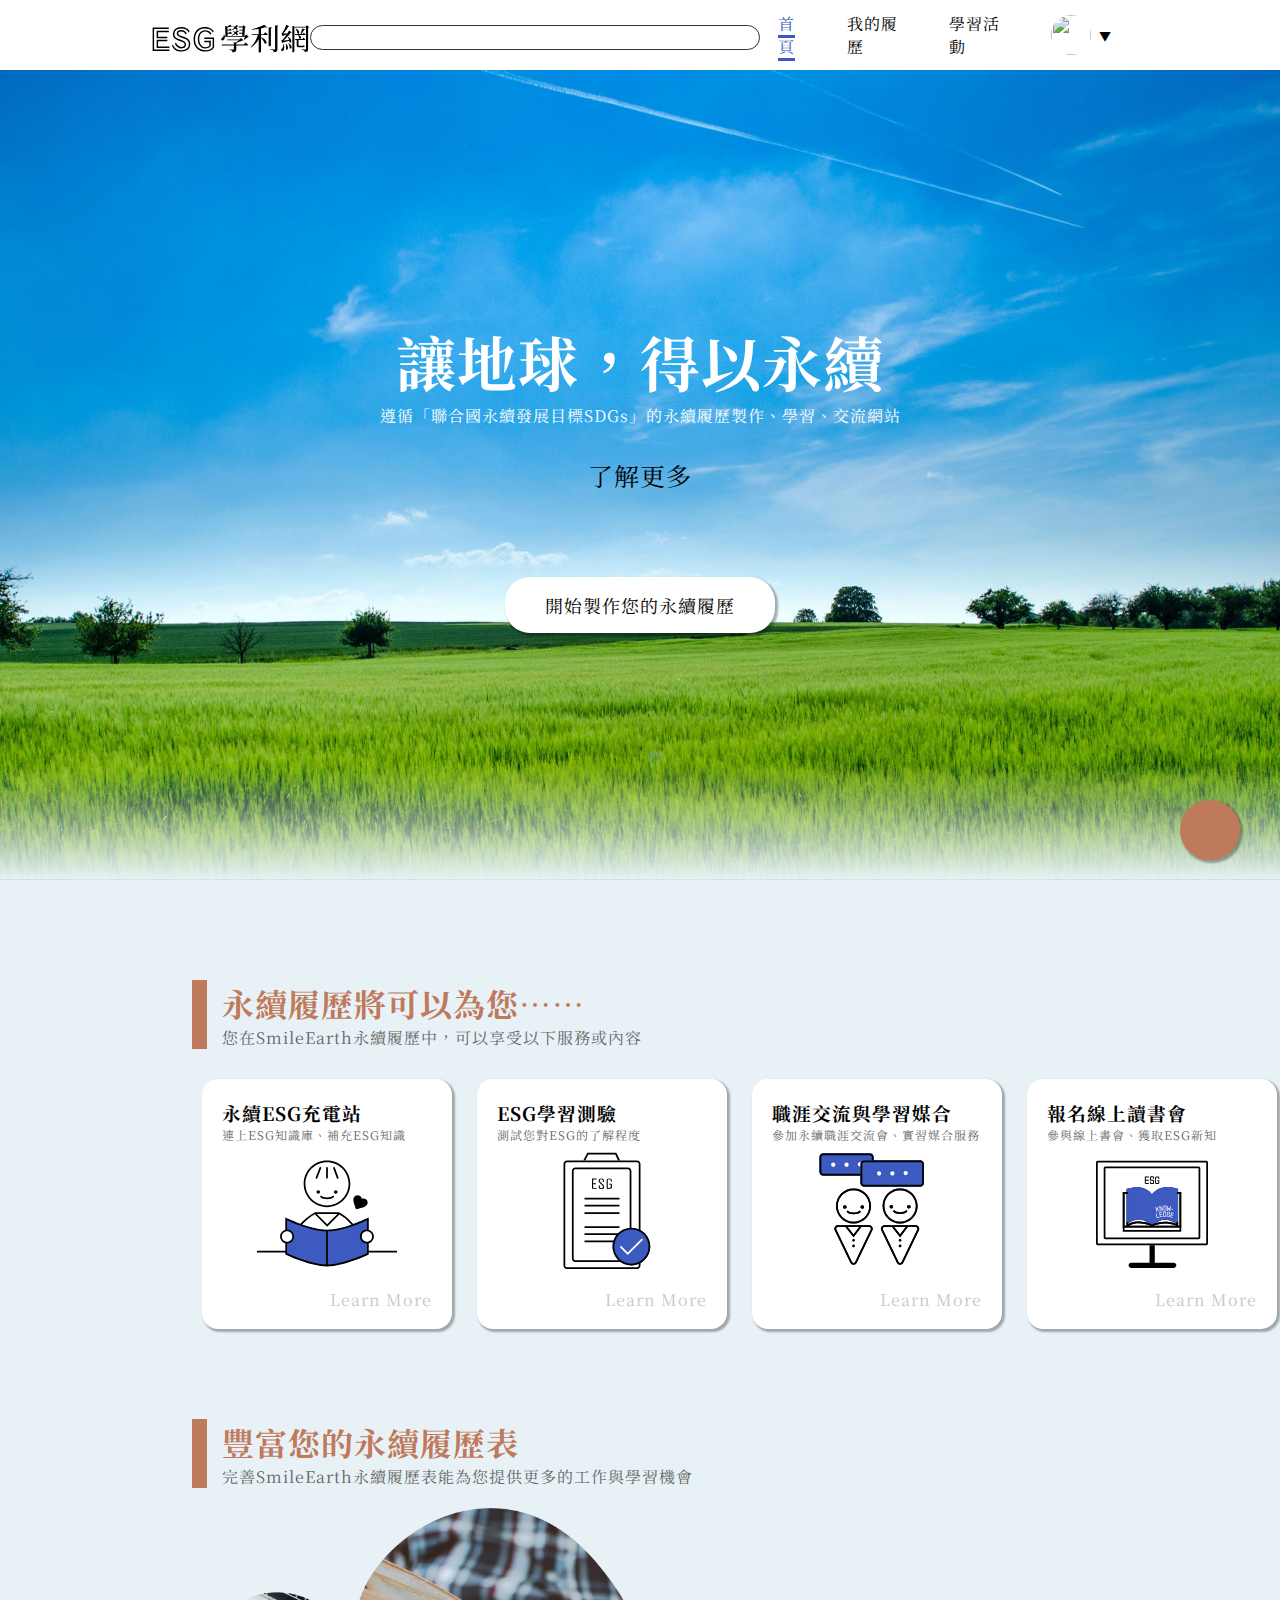
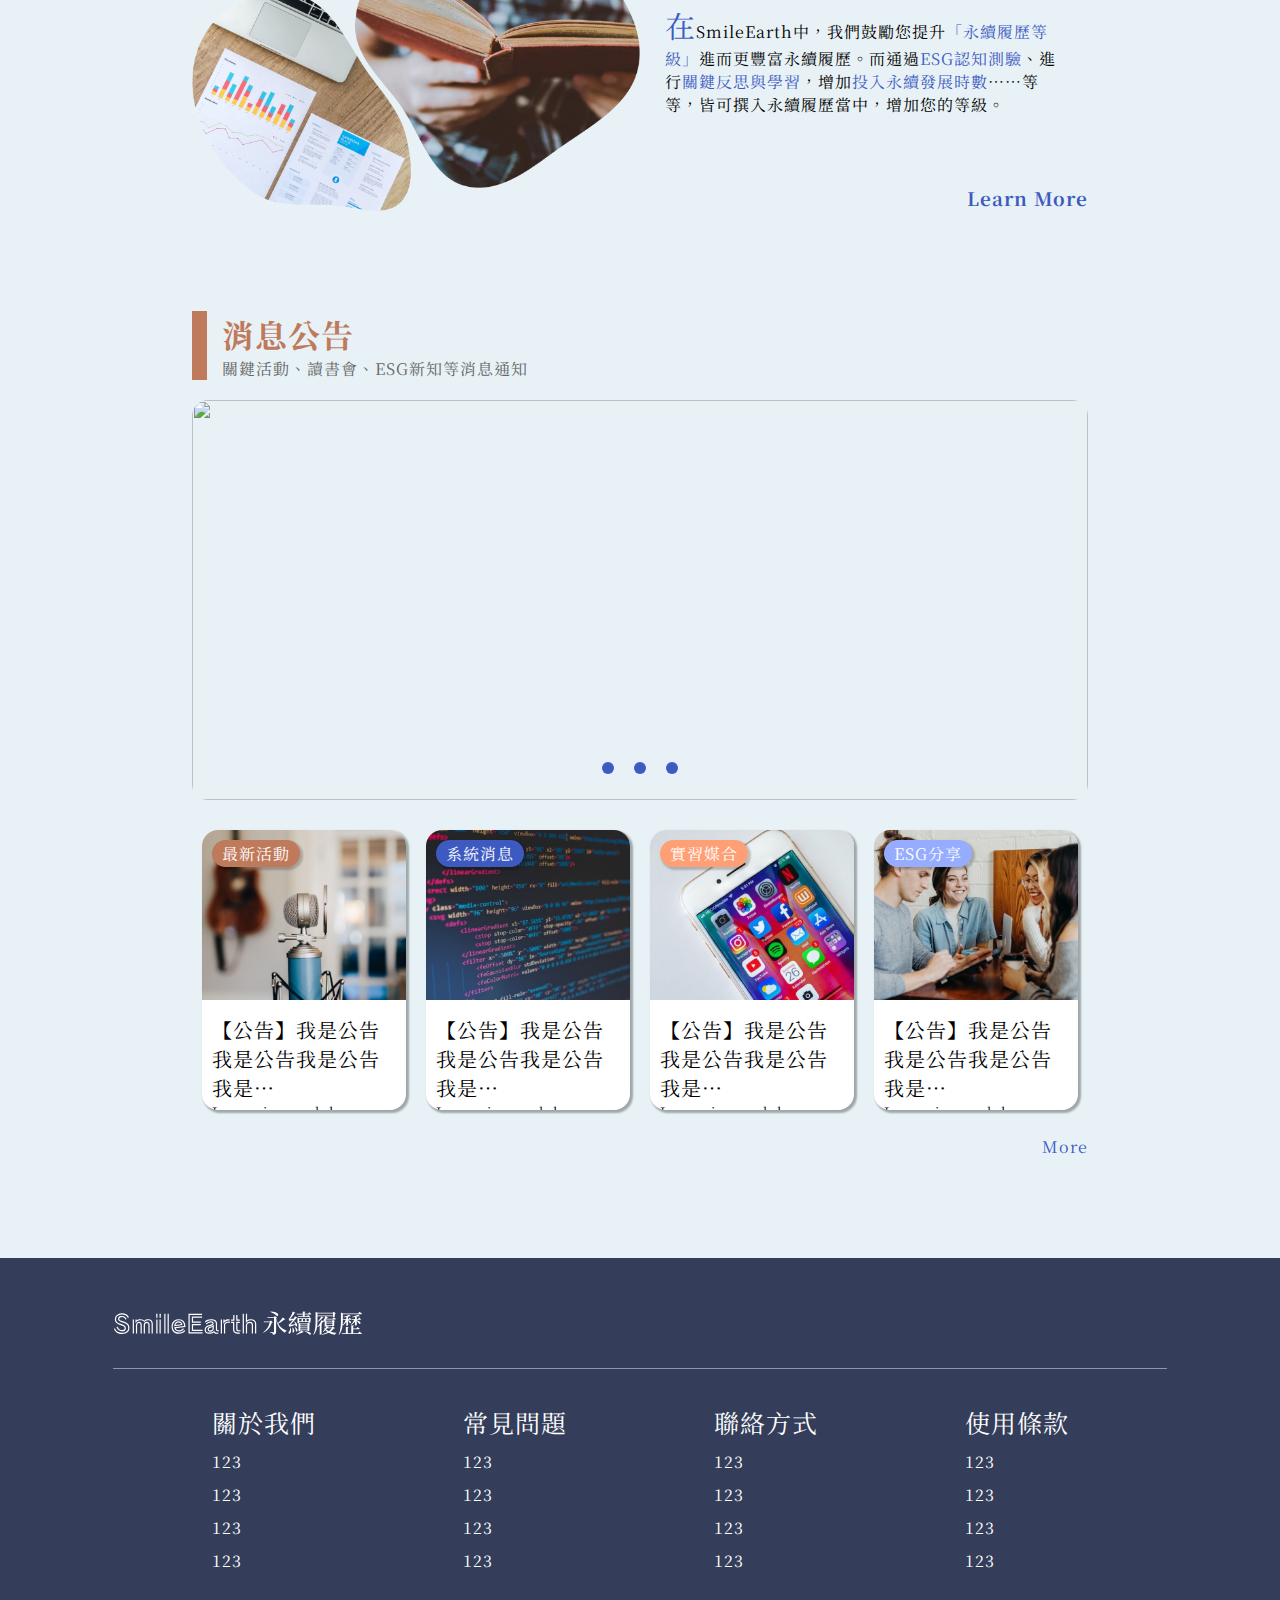
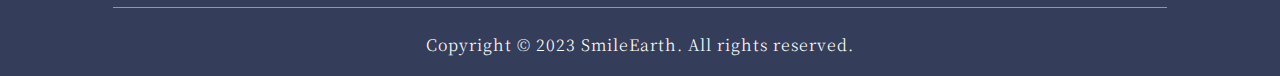
==== commit ce9332bd: "123" ====
--- a/index.html
+++ b/index.html
@@ -7,7 +7,7 @@
     <link rel="stylesheet" href="./css/index.css">
     <link href="https://fonts.googleapis.com/css2?family=Noto+Serif+TC:wght@200;300;400;500;600;700;900&display=swap" rel="stylesheet">
     <script src="https://kit.fontawesome.com/9d0690b173.js" crossorigin="anonymous"></script>
-    <title>SmileEarth永續履歷</title>
+    <title>ESG學利網</title>
 </head>
 <body>
     <div class="preload" id="preload" style="position: fixed;z-index: 10;width: 100%;height: 100vh;background-color: #333;">
@@ -20,11 +20,12 @@
     </div>
     <div class="container">
         <header>
-            <div class="logo">             
-                <svg width="298" height="39" viewBox="0 0 298 39" fill="none" xmlns="http://www.w3.org/2000/svg">
-                    <path d="M7.62 24.47C5.84 23.83 4.49 23.01 3.57 22.01C2.67 21.01 2.22 19.64 2.22 17.9C2.22 16.64 2.55 15.49 3.21 14.45C3.87 13.39 4.82 12.55 6.06 11.93C7.3 11.29 8.79 10.97 10.53 10.97C14.79 10.97 17.59 12.52 18.93 15.62L17.79 16.43C16.99 14.83 15.98 13.76 14.76 13.22C13.56 12.68 12.15 12.41 10.53 12.41C9.11 12.41 7.88 12.66 6.84 13.16C5.82 13.64 5.03 14.3 4.47 15.14C3.93 15.96 3.66 16.88 3.66 17.9C3.66 19.3 4.04 20.39 4.8 21.17C5.56 21.95 6.66 22.6 8.1 23.12L11.49 24.32C13.01 24.86 14.04 25.49 14.58 26.21C15.12 26.91 15.39 27.71 15.39 28.61C15.39 29.69 15.02 30.59 14.28 31.31C13.54 32.03 12.31 32.39 10.59 32.39C9.33 32.39 8.12 32 6.96 31.22C5.8 30.42 4.84 29.19 4.08 27.53L5.31 26.69C5.83 28.03 6.58 29.08 7.56 29.84C8.54 30.58 9.55 30.95 10.59 30.95C11.75 30.95 12.6 30.74 13.14 30.32C13.68 29.9 13.95 29.33 13.95 28.61C13.95 27.97 13.73 27.42 13.29 26.96C12.85 26.48 12.09 26.05 11.01 25.67L7.62 24.47ZM9.57 21.2C8.27 20.76 7.36 20.23 6.84 19.61C6.32 18.99 6.06 18.32 6.06 17.6C6.06 16.98 6.2 16.4 6.48 15.86C6.78 15.32 7.27 14.88 7.95 14.54C8.65 14.2 9.58 14.03 10.74 14.03C11.92 14.03 12.98 14.33 13.92 14.93C14.86 15.53 15.61 16.42 16.17 17.6L14.97 18.47C14.61 17.51 14.05 16.77 13.29 16.25C12.53 15.73 11.68 15.47 10.74 15.47C9.58 15.47 8.75 15.68 8.25 16.1C7.75 16.5 7.5 17 7.5 17.6C7.5 18.52 8.34 19.26 10.02 19.82L13.74 21.05C15.52 21.63 16.93 22.48 17.97 23.6C19.03 24.72 19.56 26.19 19.56 28.01C19.56 30.43 18.78 32.3 17.22 33.62C15.68 34.94 13.48 35.6 10.62 35.6C8.2 35.6 6.19 35.06 4.59 33.98C2.99 32.9 1.86 31.4 1.2 29.48L2.28 28.76C3.16 30.74 4.3 32.14 5.7 32.96C7.1 33.78 8.74 34.19 10.62 34.19C13 34.19 14.84 33.66 16.14 32.6C17.46 31.54 18.12 30.01 18.12 28.01C18.12 26.53 17.67 25.35 16.77 24.47C15.89 23.59 14.73 22.91 13.29 22.43L9.57 21.2ZM46.0146 23.45C46.0146 22.27 45.6746 21.29 44.9946 20.51C44.3346 19.73 43.4746 19.34 42.4146 19.34C41.2746 19.34 40.2646 19.49 39.3846 19.79C38.5246 20.07 37.8446 20.7 37.3446 21.68C36.9646 20.82 36.3446 20.22 35.4846 19.88C34.6446 19.52 33.8246 19.34 33.0246 19.34C32.2646 19.34 31.5246 19.41 30.8046 19.55C30.0846 19.69 29.3946 20 28.7346 20.48C28.0746 20.96 27.4446 21.73 26.8446 22.79V18.29H28.2846V19.61C28.9646 18.47 30.5446 17.9 33.0246 17.9C34.0646 17.9 34.9646 18.11 35.7246 18.53C36.5046 18.93 37.0346 19.45 37.3146 20.09C37.7146 19.33 38.3646 18.78 39.2646 18.44C40.1646 18.08 41.2146 17.9 42.4146 17.9C43.3946 17.9 44.2646 18.14 45.0246 18.62C45.7846 19.08 46.3746 19.73 46.7946 20.57C47.2346 21.41 47.4546 22.37 47.4546 23.45V35H46.0146V23.45ZM23.5146 18.29H24.9546V35H23.5146V18.29ZM42.2046 25.1C42.2046 24.22 42.0546 23.58 41.7546 23.18C41.4546 22.76 40.9646 22.55 40.2846 22.55C39.5846 22.55 39.0346 22.79 38.6346 23.27C38.2546 23.73 38.0646 24.28 38.0646 24.92V35H36.6246V24.86C36.6246 23.84 36.9546 22.96 37.6146 22.22C38.2746 21.48 39.1646 21.11 40.2846 21.11C41.4046 21.11 42.2446 21.42 42.8046 22.04C43.3646 22.66 43.6446 23.68 43.6446 25.1V35H42.2046V25.1ZM32.8446 25.1C32.8446 24.24 32.7046 23.6 32.4246 23.18C32.1446 22.76 31.6646 22.55 30.9846 22.55C30.3646 22.55 29.8846 22.75 29.5446 23.15C29.2046 23.55 28.9446 24.06 28.7646 24.68V35H27.3246V24.5C27.6446 23.44 28.0946 22.61 28.6746 22.01C29.2546 21.41 30.0246 21.11 30.9846 21.11C32.1046 21.11 32.9346 21.42 33.4746 22.04C34.0146 22.66 34.2846 23.68 34.2846 25.1V35H32.8446V25.1ZM55.5124 11.6H56.9524V16.28H55.5124V11.6ZM51.5224 11.6H52.9624V16.28H51.5224V11.6ZM55.4524 18.29H56.8924V35H55.4524V18.29ZM51.6124 18.29H53.0524V35H51.6124V18.29ZM65.0639 11.6H66.5039V35H65.0639V11.6ZM61.1339 11.6H62.5739V35H61.1339V11.6ZM86.0726 31.94C85.0926 33.1 84.0226 33.96 82.8626 34.52C81.7026 35.08 80.1826 35.36 78.3026 35.36C76.6026 35.36 75.1126 35.01 73.8326 34.31C72.5526 33.59 71.5526 32.58 70.8326 31.28C70.1326 29.96 69.7826 28.41 69.7826 26.63C69.7826 25.03 70.1026 23.57 70.7426 22.25C71.4026 20.93 72.3526 19.88 73.5926 19.1C74.8526 18.3 76.3826 17.9 78.1826 17.9C79.8426 17.9 81.2726 18.26 82.4726 18.98C83.6726 19.68 84.6026 20.68 85.2626 21.98C85.9226 23.26 86.2526 24.79 86.2526 26.57C86.2526 26.67 86.2426 26.78 86.2226 26.9C86.2226 27 86.2226 27.11 86.2226 27.23L74.6426 28.67C74.8026 29.43 75.2526 30.05 75.9926 30.53C76.7526 31.01 77.6526 31.25 78.6926 31.25C79.6726 31.25 80.5926 31.05 81.4526 30.65C82.3126 30.25 83.0126 29.66 83.5526 28.88L84.4826 30.02C83.6426 30.96 82.7626 31.64 81.8426 32.06C80.9226 32.48 79.8726 32.69 78.6926 32.69C77.2926 32.69 76.0726 32.28 75.0326 31.46C74.0126 30.62 73.3126 29.27 72.9326 27.41L84.7826 25.94C84.6626 23.9 84.0226 22.29 82.8626 21.11C81.7026 19.93 80.1426 19.34 78.1826 19.34C76.6826 19.34 75.4126 19.67 74.3726 20.33C73.3326 20.99 72.5426 21.87 72.0026 22.97C71.4826 24.07 71.2226 25.29 71.2226 26.63C71.2226 28.11 71.5126 29.4 72.0926 30.5C72.6726 31.6 73.4926 32.45 74.5526 33.05C75.6126 33.65 76.8626 33.95 78.3026 33.95C79.4426 33.95 80.4126 33.83 81.2126 33.59C82.0326 33.35 82.7526 33 83.3726 32.54C84.0126 32.08 84.6126 31.52 85.1726 30.86L86.0726 31.94ZM72.8726 26.27C73.0926 24.31 73.6726 22.87 74.6126 21.95C75.5526 21.01 76.7326 20.54 78.1526 20.54C79.4526 20.54 80.5126 20.93 81.3326 21.71C82.1526 22.49 82.6726 23.58 82.8926 24.98L72.8726 26.27ZM81.2426 23.9C81.1826 23.44 80.8726 23.01 80.3126 22.61C79.7526 22.19 79.0326 21.98 78.1526 21.98C77.4726 21.98 76.8626 22.12 76.3226 22.4C75.7826 22.66 75.3526 23.01 75.0326 23.45C74.7126 23.87 74.5226 24.31 74.4626 24.77L81.2426 23.9ZM89.974 11.6H106.174V13.04H91.414V33.56H106.774V35H89.974V11.6ZM93.994 14.72H106.174V16.16H95.434V20.78H104.644V22.22H93.994V14.72ZM93.994 23.81H104.644V25.25H95.434V30.44H106.774V31.88H93.994V23.81ZM126.048 32.33C125.908 32.35 125.768 32.37 125.628 32.39C125.508 32.39 125.388 32.39 125.268 32.39C124.388 32.39 123.718 32.16 123.258 31.7C122.818 31.24 122.598 30.61 122.598 29.81V23.45C122.598 22.01 122.108 20.97 121.128 20.33C120.168 19.67 118.738 19.34 116.838 19.34C115.438 19.34 114.198 19.55 113.118 19.97C112.058 20.37 111.088 21.01 110.208 21.89L109.518 20.66C110.338 19.78 111.348 19.1 112.548 18.62C113.768 18.14 115.198 17.9 116.838 17.9C119.278 17.9 121.088 18.37 122.268 19.31C123.448 20.23 124.038 21.61 124.038 23.45V29.81C124.038 30.25 124.178 30.57 124.458 30.77C124.758 30.95 125.128 31.04 125.568 31.04C125.708 31.04 125.838 31.04 125.958 31.04C126.098 31.02 126.238 31 126.378 30.98L126.048 32.33ZM125.358 35.18C124.858 35.3 124.348 35.36 123.828 35.36C122.948 35.36 122.148 35.2 121.428 34.88C120.708 34.54 120.258 34.07 120.078 33.47C119.538 34.15 118.748 34.64 117.708 34.94C116.688 35.22 115.588 35.36 114.408 35.36C112.708 35.36 111.408 34.95 110.508 34.13C109.628 33.31 109.178 32.19 109.158 30.77V30.68C109.158 29.1 109.618 27.84 110.538 26.9C111.478 25.96 112.958 25.27 114.978 24.83C116.058 24.61 116.918 24.36 117.558 24.08C118.218 23.78 118.548 23.46 118.548 23.12C118.548 22.64 118.388 22.33 118.068 22.19C117.768 22.03 117.208 21.95 116.388 21.95C115.948 21.95 115.418 22.06 114.798 22.28C114.178 22.48 113.578 22.76 112.998 23.12C112.418 23.48 111.948 23.9 111.588 24.38L110.838 23.06C111.658 22.24 112.588 21.61 113.628 21.17C114.668 20.73 115.588 20.51 116.388 20.51C117.868 20.51 118.838 20.73 119.298 21.17C119.758 21.59 119.988 22.24 119.988 23.12C119.988 23.62 119.588 24.18 118.788 24.8C117.988 25.42 116.818 25.9 115.278 26.24C113.698 26.56 112.518 27.07 111.738 27.77C110.978 28.47 110.598 29.44 110.598 30.68V30.74C110.618 31.76 110.958 32.55 111.618 33.11C112.278 33.67 113.208 33.95 114.408 33.95C115.188 33.95 115.918 33.91 116.598 33.83C117.298 33.73 117.968 33.5 118.608 33.14C119.268 32.76 119.918 32.16 120.558 31.34C120.778 32.44 121.198 33.17 121.818 33.53C122.458 33.87 123.138 34.04 123.858 34.04C124.178 34.04 124.488 34.02 124.788 33.98C125.108 33.94 125.408 33.9 125.688 33.86L125.358 35.18ZM120.138 29.66C119.978 30.32 119.658 30.9 119.178 31.4C118.718 31.88 118.188 32.25 117.588 32.51C117.008 32.77 116.438 32.9 115.878 32.9C114.818 32.9 114.038 32.65 113.538 32.15C113.038 31.65 112.788 31 112.788 30.2C112.788 29.2 113.048 28.45 113.568 27.95C114.108 27.45 114.888 27.08 115.908 26.84C116.388 26.72 116.998 26.54 117.738 26.3C118.478 26.04 119.278 25.49 120.138 24.65V29.66ZM118.698 27.05C118.218 27.47 117.418 27.83 116.298 28.13C115.558 28.33 115.028 28.57 114.708 28.85C114.388 29.11 114.228 29.56 114.228 30.2C114.228 31.04 114.778 31.46 115.878 31.46C116.438 31.46 117.008 31.29 117.588 30.95C118.188 30.59 118.558 30.12 118.698 29.54V27.05ZM139.076 19.37C137.856 19.37 136.796 19.49 135.896 19.73C134.996 19.97 134.196 20.38 133.496 20.96C132.796 21.54 132.146 22.36 131.546 23.42V18.29H132.986V19.94C133.586 19.22 134.316 18.71 135.176 18.41C136.056 18.09 137.276 17.92 138.836 17.9L139.076 19.37ZM128.456 18.29H129.896V35H128.456V18.29ZM132.266 24.05C132.886 22.87 133.636 22.03 134.516 21.53C135.416 21.01 136.566 20.75 137.966 20.75C138.186 20.75 138.406 20.76 138.626 20.78C138.846 20.78 139.076 20.79 139.316 20.81L139.586 22.37C139.246 22.29 138.906 22.24 138.566 22.22C138.246 22.18 137.936 22.16 137.636 22.16C135.676 22.16 134.366 22.9 133.706 24.38V35H132.266V24.05ZM146.912 13.07H148.352V18.29H151.172V19.73H146.912V13.07ZM140.702 18.29H143.342V13.07H144.782V19.73H140.702V18.29ZM151.772 32.51C150.692 32.51 149.822 32.47 149.162 32.39C148.522 32.29 148.032 32.12 147.692 31.88C147.372 31.64 147.162 31.28 147.062 30.8C146.962 30.3 146.912 29.64 146.912 28.82V20.9H151.172V22.34H148.352V28.82C148.352 29.54 148.422 30.06 148.562 30.38C148.722 30.7 149.062 30.9 149.582 30.98C150.122 31.04 150.952 31.07 152.072 31.07L151.772 32.51ZM151.142 35.36C149.182 35.36 147.612 35.21 146.432 34.91C145.252 34.59 144.402 34.04 143.882 33.26C143.362 32.46 143.102 31.36 143.102 29.96V22.34H140.702V20.9H144.542V29.96C144.542 31.06 144.762 31.9 145.202 32.48C145.642 33.06 146.362 33.45 147.362 33.65C148.382 33.85 149.742 33.96 151.442 33.98L151.142 35.36ZM169.289 23.48C169.289 22.22 168.849 21.22 167.969 20.48C167.089 19.72 165.969 19.34 164.609 19.34C163.869 19.34 163.159 19.4 162.479 19.52C161.819 19.64 161.159 19.92 160.499 20.36C159.839 20.8 159.139 21.5 158.399 22.46V11.6H159.839V19.43C160.239 18.95 160.809 18.58 161.549 18.32C162.289 18.04 163.309 17.9 164.609 17.9C165.829 17.9 166.889 18.14 167.789 18.62C168.709 19.08 169.429 19.73 169.949 20.57C170.469 21.39 170.729 22.36 170.729 23.48V35H169.289V23.48ZM154.589 11.6H156.029V35H154.589V11.6ZM165.449 25.01C165.449 24.17 165.229 23.53 164.789 23.09C164.349 22.63 163.779 22.4 163.079 22.4C162.339 22.4 161.669 22.6 161.069 23C160.469 23.4 160.059 23.97 159.839 24.71V35H158.399V24.53C158.739 23.35 159.329 22.46 160.169 21.86C161.029 21.26 161.999 20.96 163.079 20.96C164.199 20.96 165.109 21.31 165.809 22.01C166.529 22.69 166.889 23.69 166.889 25.01V35H165.449V25.01Z" fill="black"/>
-                    <path d="M187.69 9.31C191.44 10.57 194.23 12.61 195.31 13.99C197.95 14.98 198.82 9.31 187.81 8.86L187.69 9.31ZM188.17 19.45L186.76 20.8H179.65L179.89 21.67H186.88C185.74 26.38 183.16 30.85 178.93 33.7L179.23 34.15C184.93 31.42 187.9 26.8 189.37 21.94C190.03 21.91 190.33 21.79 190.54 21.52L188.17 19.45ZM202.39 15.97C201.16 17.89 198.73 20.74 196.57 22.78C195.64 21.13 194.92 19.21 194.41 16.96V16.87C195.01 16.75 195.49 16.48 195.7 16.24L192.85 14.11L191.65 15.52H184.03L184.3 16.39H191.95V32.83C191.95 33.31 191.8 33.55 191.23 33.55C190.51 33.55 186.94 33.28 186.94 33.28V33.73C188.5 33.94 189.31 34.24 189.85 34.63C190.33 35.02 190.51 35.59 190.63 36.37C193.99 36.04 194.41 34.93 194.41 33.13V18.64C196.21 26.98 199.93 31.09 204.91 34.09C205.27 32.92 206.02 32.11 207.04 31.93L207.1 31.63C203.29 30.07 199.45 27.67 196.84 23.29C199.66 21.82 202.54 19.72 204.28 18.16C204.97 18.31 205.24 18.19 205.45 17.89L202.39 15.97ZM219.13 12.34H226.27V14.5H220.57L220.81 15.37H234.04C234.46 15.37 234.76 15.22 234.82 14.89C233.89 14.05 232.45 12.91 232.45 12.91L231.13 14.5H228.46V12.34H235.69C236.08 12.34 236.38 12.19 236.47 11.86C235.48 10.96 233.89 9.7 233.89 9.7L232.54 11.47H228.46V9.91C229.18 9.79 229.45 9.52 229.51 9.1L226.27 8.77V11.47H218.89L219.13 12.34ZM210.28 27.31C210.52 27.22 210.76 27.04 210.97 26.77C213.43 26.11 215.8 25.39 217.48 24.85C217.6 25.33 217.66 25.84 217.66 26.29C219.37 28 221.47 24.16 216.43 20.83L216.07 20.98C216.49 21.82 216.97 22.96 217.3 24.07C215.02 24.25 212.89 24.4 211.33 24.49C214.03 22.21 217.03 18.91 218.62 16.57C219.19 16.69 219.58 16.48 219.73 16.21L216.85 14.32C216.46 15.22 215.92 16.33 215.2 17.53C213.67 17.56 212.23 17.56 211.09 17.53C213.01 15.67 215.14 12.88 216.34 10.84C216.91 10.9 217.27 10.66 217.39 10.39L214.24 8.83C213.58 11.11 211.66 15.4 210.1 17.08C209.89 17.26 209.32 17.38 209.32 17.38L210.46 20.26C210.7 20.17 210.94 19.96 211.12 19.69C212.32 19.36 213.49 19 214.48 18.67C213.13 20.77 211.48 22.9 210.1 24.1C209.86 24.28 209.26 24.4 209.26 24.4L210.28 27.31ZM211.3 28.24C211.45 30.01 210.61 32.08 209.8 32.92C209.23 33.4 208.93 34.12 209.29 34.75C209.77 35.44 210.91 35.2 211.45 34.51C212.23 33.46 212.68 31.24 211.84 28.24H211.3ZM213.73 27.85C214.09 29.38 214.3 31.63 214 33.43C215.47 35.32 217.9 31.66 214.18 27.76L213.73 27.85ZM216.52 27.28C217.33 28.57 218.11 30.67 218.08 32.26C219.79 33.91 221.77 30.07 216.91 27.13L216.52 27.28ZM218.47 36.46C221.23 35.71 224.41 34.48 226.21 33.43C226.87 33.67 227.11 33.58 227.35 33.28L224.77 31.48C223.36 32.83 220.51 34.84 218.17 36.04L218.47 36.46ZM228.25 32.38C230.89 33.43 232.72 34.81 233.68 35.95C235.69 37.87 239.5 33.34 228.43 31.93L228.25 32.38ZM230.71 20.53V17.71H233.29V20.53H230.71ZM221.95 17.71H224.77V20.53H221.95V17.71ZM229.03 17.71V20.53H226.45V17.71H229.03ZM231.85 23.89V25.48H223.27V23.89H231.85ZM223.27 27.91V26.35H231.85V27.91H223.27ZM223.27 30.37V28.81H231.85V30.37H223.27ZM233.02 16.81H222.19L219.88 15.82V22.57H220.21C220.57 22.57 220.87 22.51 221.14 22.42V32.41H221.47C222.55 32.41 223.27 31.93 223.27 31.75V31.24H231.85V32.14H232.24C232.96 32.14 234.04 31.57 234.07 31.36V24.13C234.55 24.04 234.94 23.8 235.12 23.65L232.72 21.82L231.61 23.02H223.48L221.62 22.21C221.83 22.12 221.95 22 221.95 21.94V21.4H233.29V22.24H233.65C234.34 22.24 235.42 21.79 235.45 21.58V17.92C235.9 17.83 236.26 17.62 236.44 17.44L234.13 15.73L233.02 16.81ZM262.21 11.23V13.51H243.7V11.23H262.21ZM243.7 14.38H262.21V15.22H262.57C263.29 15.22 264.4 14.8 264.43 14.62V11.68C265.03 11.53 265.54 11.29 265.72 11.05L263.08 9.1L261.91 10.36H244.12L241.45 9.28V20.11C241.45 25.69 241.33 31.6 238.78 36.16L239.26 36.43C243.52 32.02 243.7 25.39 243.7 20.11V14.38ZM244.27 21.04C246.43 19.99 248.47 18.22 249.82 16.51C250.42 16.63 250.84 16.45 251.02 16.15L248.17 14.62C247.18 16.81 245.47 19.24 243.91 20.68L244.27 21.04ZM260.65 28.75C259.87 30.04 258.73 31.18 257.41 32.2C256.15 31.69 254.98 31.06 254.02 30.31C254.5 29.8 254.98 29.29 255.4 28.75H260.65ZM261.46 20.68V22.27H254.41V20.68H261.46ZM254.41 24.88V23.14H261.46V24.88H254.41ZM262.27 26.62L260.86 27.85H256.06C256.18 27.64 256.3 27.43 256.42 27.22C257.17 27.28 257.41 27.16 257.53 26.83L254.41 26.08V25.75H261.46V26.56H261.82C262.54 26.56 263.65 26.08 263.68 25.87V20.89C264.1 20.8 264.43 20.62 264.61 20.41L262.33 18.73L261.25 19.81H254.56L253.06 19.15C253.33 18.88 253.57 18.55 253.81 18.22H264.82C265.21 18.22 265.51 18.07 265.57 17.74C264.61 16.81 263.08 15.7 263.08 15.7L261.73 17.35H254.44C254.71 16.93 254.95 16.48 255.19 16.09C255.82 16.12 256.18 15.88 256.3 15.55L253.12 14.44C252.58 16.36 251.65 18.52 250.63 20.14L248.38 19.09C247.27 22.09 245.23 25.33 243.31 27.22L243.7 27.55C244.63 26.98 245.53 26.29 246.4 25.51V36.4H246.79C247.69 36.4 248.56 35.8 248.59 35.59V24.22C249.1 24.13 249.4 23.98 249.52 23.71L248.47 23.32C248.95 22.72 249.4 22.12 249.79 21.49L250.12 21.73C250.87 21.25 251.62 20.65 252.31 19.96V26.83H252.64C253.33 26.83 254.08 26.47 254.32 26.26C253.96 27.22 253.45 28.3 252.88 29.32C252.4 28.81 252.01 28.27 251.65 27.7L251.2 27.97C251.56 28.75 251.95 29.44 252.4 30.04C251.71 31.12 250.9 32.11 250.15 32.8L250.51 33.13C251.44 32.59 252.37 31.9 253.21 31.12C253.93 31.96 254.77 32.65 255.7 33.28C253.75 34.42 251.47 35.29 248.92 35.92L249.13 36.4C252.16 35.92 254.8 35.17 257.05 34.09C259.12 35.2 261.61 35.89 264.46 36.4C264.7 35.32 265.3 34.57 266.26 34.3L266.29 33.97C263.77 33.79 261.43 33.43 259.3 32.8C260.92 31.78 262.21 30.49 263.23 28.99C263.95 28.96 264.28 28.9 264.49 28.63L262.27 26.62ZM292.09 34.63H286.33V29.89H293.44C293.83 29.89 294.13 29.74 294.22 29.41C293.17 28.45 291.55 27.19 291.55 27.19L290.05 28.99H286.33V26.35C287.05 26.23 287.26 25.96 287.32 25.57L284.02 25.24V34.63H279.85V28.3C280.54 28.18 280.78 27.94 280.84 27.52L277.57 27.22V34.63H272.59L272.83 35.5H295.87C296.29 35.5 296.62 35.35 296.68 35.02C295.54 34 293.71 32.62 293.71 32.62L292.09 34.63ZM274.21 25.06C275.74 24.04 277.06 22.81 278.11 21.43V25.72H278.47C279.49 25.72 280.21 25.24 280.21 25.06V19.72C280.99 20.5 281.8 21.55 282.07 22.42C283.81 23.62 285.43 20.32 280.21 19.24V18.58H283.48C283.87 18.58 284.17 18.43 284.23 18.1C283.42 17.29 282.13 16.27 282.13 16.27L280.96 17.71H280.21V14.89C280.93 14.74 281.59 14.59 282.13 14.44C282.76 14.68 283.24 14.71 283.51 14.47L281.41 12.55C279.94 13.33 277.03 14.5 274.72 15.1L274.9 15.61C275.92 15.52 277.03 15.4 278.11 15.22V17.71H274.18L274.42 18.58H277.45C276.67 20.8 275.5 22.9 273.85 24.58L274.21 25.06ZM283.6 24.91C285.52 23.86 287.17 22.51 288.46 20.95V25.54H288.82C289.84 25.54 290.56 25.06 290.56 24.88V20.05C291.73 21.07 292.99 22.42 293.5 23.47C295.45 24.61 296.74 20.92 290.56 19.33V18.58H294.94C295.33 18.58 295.6 18.43 295.69 18.1C294.85 17.23 293.38 16.06 293.38 16.06L292.12 17.71H290.56V14.86C291.43 14.74 292.18 14.59 292.84 14.44C293.5 14.68 294.01 14.71 294.28 14.47L292.21 12.52C290.59 13.3 287.41 14.41 284.95 15.01L285.1 15.52C286.15 15.46 287.35 15.34 288.46 15.19V17.71H284.47L284.71 18.58H287.62C286.69 20.77 285.19 22.87 283.27 24.43L283.6 24.91ZM292.21 11.08H274.39L271.69 10V18.55C271.69 24.28 271.51 30.85 269.05 36.16L269.5 36.43C273.76 31.27 273.97 23.83 273.97 18.52V11.95H296.02C296.44 11.95 296.77 11.8 296.86 11.47C295.69 10.45 293.86 9.07 293.86 9.07L292.21 11.08Z" fill="black"/>
+            <div class="logo">  
+                <svg width="160" height="39" viewBox="0 0 160 39" fill="none" xmlns="http://www.w3.org/2000/svg">
+                    <path d="M2.64 11.6H18.84V13.04H4.08V33.56H19.44V35H2.64V11.6ZM6.66 14.72H18.84V16.16H8.1V20.78H17.31V22.22H6.66V14.72ZM6.66 23.81H17.31V25.25H8.1V30.44H19.44V31.88H6.66V23.81ZM28.3036 24.47C26.5236 23.83 25.1736 23.01 24.2536 22.01C23.3536 21.01 22.9036 19.64 22.9036 17.9C22.9036 16.64 23.2336 15.49 23.8936 14.45C24.5536 13.39 25.5036 12.55 26.7436 11.93C27.9836 11.29 29.4736 10.97 31.2136 10.97C35.4736 10.97 38.2736 12.52 39.6136 15.62L38.4736 16.43C37.6736 14.83 36.6636 13.76 35.4436 13.22C34.2436 12.68 32.8336 12.41 31.2136 12.41C29.7936 12.41 28.5636 12.66 27.5236 13.16C26.5036 13.64 25.7136 14.3 25.1536 15.14C24.6136 15.96 24.3436 16.88 24.3436 17.9C24.3436 19.3 24.7236 20.39 25.4836 21.17C26.2436 21.95 27.3436 22.6 28.7836 23.12L32.1736 24.32C33.6936 24.86 34.7236 25.49 35.2636 26.21C35.8036 26.91 36.0736 27.71 36.0736 28.61C36.0736 29.69 35.7036 30.59 34.9636 31.31C34.2236 32.03 32.9936 32.39 31.2736 32.39C30.0136 32.39 28.8036 32 27.6436 31.22C26.4836 30.42 25.5236 29.19 24.7636 27.53L25.9936 26.69C26.5136 28.03 27.2636 29.08 28.2436 29.84C29.2236 30.58 30.2336 30.95 31.2736 30.95C32.4336 30.95 33.2836 30.74 33.8236 30.32C34.3636 29.9 34.6336 29.33 34.6336 28.61C34.6336 27.97 34.4136 27.42 33.9736 26.96C33.5336 26.48 32.7736 26.05 31.6936 25.67L28.3036 24.47ZM30.2536 21.2C28.9536 20.76 28.0436 20.23 27.5236 19.61C27.0036 18.99 26.7436 18.32 26.7436 17.6C26.7436 16.98 26.8836 16.4 27.1636 15.86C27.4636 15.32 27.9536 14.88 28.6336 14.54C29.3336 14.2 30.2636 14.03 31.4236 14.03C32.6036 14.03 33.6636 14.33 34.6036 14.93C35.5436 15.53 36.2936 16.42 36.8536 17.6L35.6536 18.47C35.2936 17.51 34.7336 16.77 33.9736 16.25C33.2136 15.73 32.3636 15.47 31.4236 15.47C30.2636 15.47 29.4336 15.68 28.9336 16.1C28.4336 16.5 28.1836 17 28.1836 17.6C28.1836 18.52 29.0236 19.26 30.7036 19.82L34.4236 21.05C36.2036 21.63 37.6136 22.48 38.6536 23.6C39.7136 24.72 40.2436 26.19 40.2436 28.01C40.2436 30.43 39.4636 32.3 37.9036 33.62C36.3636 34.94 34.1636 35.6 31.3036 35.6C28.8836 35.6 26.8736 35.06 25.2736 33.98C23.6736 32.9 22.5436 31.4 21.8836 29.48L22.9636 28.76C23.8436 30.74 24.9836 32.14 26.3836 32.96C27.7836 33.78 29.4236 34.19 31.3036 34.19C33.6836 34.19 35.5236 33.66 36.8236 32.6C38.1436 31.54 38.8036 30.01 38.8036 28.01C38.8036 26.53 38.3536 25.35 37.4536 24.47C36.5736 23.59 35.4136 22.91 33.9736 22.43L30.2536 21.2ZM54.2482 23.06V21.62H64.0882V31.58C63.2882 32.86 62.1482 33.85 60.6682 34.55C59.1882 35.25 57.3882 35.6 55.2682 35.6C52.8682 35.6 50.7982 35.1 49.0582 34.1C47.3182 33.1 45.9682 31.68 45.0082 29.84C44.0682 27.98 43.5982 25.78 43.5982 23.24C43.5982 20.78 44.0582 18.63 44.9782 16.79C45.9182 14.95 47.2182 13.52 48.8782 12.5C50.5382 11.48 52.4482 10.97 54.6082 10.97C56.8682 10.97 58.7782 11.39 60.3382 12.23C61.9182 13.05 63.0482 14.16 63.7282 15.56L62.7682 16.46C61.9082 14.98 60.7782 13.94 59.3782 13.34C57.9782 12.72 56.3882 12.41 54.6082 12.41C52.7082 12.41 51.0382 12.86 49.5982 13.76C48.1582 14.66 47.0382 15.93 46.2382 17.57C45.4382 19.19 45.0382 21.08 45.0382 23.24C45.0382 25.48 45.4482 27.42 46.2682 29.06C47.1082 30.7 48.2882 31.97 49.8082 32.87C51.3482 33.75 53.1682 34.19 55.2682 34.19C58.7482 34.19 61.2082 33.18 62.6482 31.16V23.06H54.2482ZM54.2482 26.18V24.74H60.8182V29.81C60.2982 30.65 59.5782 31.32 58.6582 31.82C57.7382 32.32 56.6082 32.57 55.2682 32.57C53.9282 32.57 52.6882 32.21 51.5482 31.49C50.4082 30.77 49.4982 29.72 48.8182 28.34C48.1382 26.94 47.7982 25.24 47.7982 23.24C47.7982 21.28 48.1182 19.63 48.7582 18.29C49.4182 16.93 50.3082 15.9 51.4282 15.2C52.5482 14.5 53.8082 14.15 55.2082 14.15C56.3882 14.15 57.5382 14.43 58.6582 14.99C59.7782 15.53 60.7182 16.43 61.4782 17.69L60.3682 18.74C59.8482 17.76 59.1482 16.99 58.2682 16.43C57.4082 15.87 56.3882 15.59 55.2082 15.59C54.0482 15.59 53.0182 15.89 52.1182 16.49C51.2182 17.09 50.5082 17.96 49.9882 19.1C49.4882 20.24 49.2382 21.62 49.2382 23.24C49.2382 24.9 49.5082 26.32 50.0482 27.5C50.5882 28.68 51.3082 29.58 52.2082 30.2C53.1282 30.82 54.1482 31.13 55.2682 31.13C56.2882 31.13 57.1482 30.97 57.8482 30.65C58.5482 30.31 59.0582 29.89 59.3782 29.39V26.18H54.2482Z" fill="black"/>
+                    <path d="M82.15 14.32C83.2 13.84 84.31 13.21 85.3 12.49C85.78 12.91 86.17 13.36 86.41 13.75C87.58 14.23 88.21 12.76 86.53 11.53C86.95 11.14 87.31 10.75 87.61 10.39C88.15 10.54 88.48 10.48 88.63 10.18L86.32 9.01C86.02 9.58 85.6 10.18 85.12 10.75C84.52 10.51 83.74 10.33 82.84 10.18L82.57 10.54C83.11 10.84 83.74 11.23 84.31 11.68C83.56 12.49 82.69 13.27 81.82 13.87L82.15 14.32ZM86.77 14.14C86.44 14.74 86.02 15.37 85.51 15.97C84.82 15.67 83.98 15.4 82.96 15.22L82.66 15.52C83.29 15.88 83.98 16.36 84.61 16.9C83.74 17.8 82.72 18.61 81.7 19.24L82 19.69C83.2 19.21 84.46 18.55 85.54 17.83C85.99 18.28 86.35 18.79 86.56 19.24C87.85 19.87 88.54 18.22 86.89 16.81C87.37 16.36 87.79 15.94 88.12 15.49C88.63 15.64 88.96 15.58 89.14 15.28L86.77 14.14ZM93.88 28.51H86.26V27.31C86.89 27.19 87.16 26.98 87.25 26.56H87.22C89.05 25.99 90.97 25.24 92.35 24.61C92.95 24.58 93.31 24.49 93.55 24.28L91.03 22L89.53 23.44H77.05L77.32 24.28H88.93C88.12 24.97 87.07 25.81 86.05 26.44L83.86 26.26V28.51H71.68L71.95 29.38H83.86V33.04C83.86 33.49 83.71 33.61 83.23 33.61C82.57 33.61 79.24 33.4 79.24 33.4V33.85C80.71 34.06 81.46 34.36 81.94 34.75C82.39 35.14 82.57 35.68 82.66 36.46C85.84 36.16 86.26 35.08 86.26 33.22V29.38H97.48C97.9 29.38 98.2 29.23 98.29 28.9C97.21 27.88 95.41 26.47 95.41 26.47L93.88 28.51ZM96.31 18.49L94.9 19.93H94.42L94.96 11.59C95.44 11.53 95.71 11.44 95.92 11.23L93.55 9.25L92.47 10.51H88.78L89.05 11.38H92.71L92.59 13.66H89.05L89.32 14.53H92.53L92.38 16.84H88.96L89.23 17.68H92.32L92.2 19.93H77.68L77.59 17.68H81.22C81.61 17.68 81.91 17.53 81.97 17.23C81.25 16.48 80.11 15.55 80.11 15.55L79.09 16.84H77.56L77.5 14.53H81.07C81.46 14.53 81.73 14.38 81.82 14.05C81.1 13.33 79.99 12.43 79.99 12.43L79 13.66H77.47L77.38 11.41C78.91 11.17 80.44 10.78 81.37 10.48C81.79 10.63 82.09 10.6 82.24 10.42L80.08 8.71C79.48 9.16 78.46 9.85 77.44 10.45L75.1 9.88L75.46 19.93H74.65C74.59 19.45 74.47 18.94 74.29 18.43L73.84 18.46C73.84 20.32 72.82 21.55 72.07 21.97C70.09 23.08 71.38 25.15 73.18 24.28C74.32 23.71 74.83 22.45 74.74 20.8H94.93C94.6 21.7 94.15 22.78 93.85 23.47L94.21 23.65C95.29 23.08 96.82 21.97 97.72 21.25C98.32 21.22 98.62 21.16 98.83 20.92L96.31 18.49ZM113.62 18.16H111.04V12.43C112.66 12.1 114.16 11.71 115.39 11.35C116.2 11.62 116.77 11.62 117.1 11.35L114.22 8.77C111.49 10.33 106.09 12.28 101.62 13.27L101.71 13.75C104.02 13.57 106.45 13.27 108.7 12.88V18.16H101.65L101.86 19.03H107.95C106.48 23.41 103.99 27.91 100.75 31.12L101.14 31.51C104.23 29.26 106.81 26.41 108.7 23.17V36.4H109.09C110.26 36.4 111.04 35.86 111.04 35.65V21.82C112.51 23.38 114.1 25.6 114.55 27.37C116.89 29.17 118.72 24.22 111.04 21.22V19.03H117.07C117.49 19.03 117.79 18.88 117.88 18.55C116.86 17.53 115.15 16.15 115.15 16.15L113.62 18.16ZM120.88 12.46C121.66 12.37 121.9 12.04 121.99 11.62L118.63 11.29V30.19H119.05C119.89 30.19 120.88 29.68 120.88 29.41V12.46ZM125.08 9.28V32.86C125.08 33.31 124.93 33.49 124.36 33.49C123.7 33.49 120.4 33.25 120.4 33.25V33.7C121.87 33.91 122.62 34.18 123.13 34.6C123.55 34.99 123.73 35.56 123.85 36.31C127.03 36.01 127.42 34.9 127.42 33.04V10.48C128.14 10.39 128.41 10.09 128.5 9.64L125.08 9.28ZM133.21 28.15C133.39 29.92 132.61 31.99 131.83 32.8C131.26 33.31 130.93 34.03 131.32 34.66C131.77 35.35 132.97 35.14 133.48 34.45C134.26 33.4 134.65 31.12 133.75 28.15H133.21ZM135.67 27.76C136.03 29.26 136.24 31.51 135.91 33.28C137.38 35.14 139.72 31.51 136.12 27.64L135.67 27.76ZM138.28 27.31C139 28.57 139.78 30.61 139.78 32.2C141.46 33.82 143.44 30.01 138.64 27.13L138.28 27.31ZM136.24 8.83C135.58 11.11 133.72 15.4 132.22 17.08C132.01 17.23 131.44 17.38 131.44 17.38L132.58 20.23C132.82 20.14 133.06 19.93 133.24 19.63C134.47 19.3 135.64 18.94 136.66 18.61C135.28 20.74 133.6 22.9 132.22 24.07C132.01 24.25 131.38 24.4 131.38 24.4L132.34 27.25C132.61 27.16 132.88 26.95 133.12 26.62C135.46 26.02 137.71 25.33 139.3 24.85C139.39 25.33 139.45 25.81 139.45 26.26C141.1 27.94 143.17 24.19 138.31 20.86L137.95 21.04C138.34 21.85 138.82 22.96 139.12 24.07C136.99 24.22 134.95 24.37 133.45 24.43C136.12 22.21 139.06 18.97 140.62 16.66C141.19 16.78 141.61 16.6 141.76 16.36L138.94 14.44C138.58 15.31 138.04 16.36 137.35 17.5C135.82 17.53 134.35 17.53 133.21 17.53C135.07 15.64 137.14 12.85 138.28 10.81C138.88 10.87 139.24 10.63 139.36 10.33L136.24 8.83ZM152.68 18.1H151.27C152.29 16.75 153.34 15.07 154 13.9C154.63 13.93 154.99 13.69 155.14 13.33L152.2 12.43C151.81 14.08 151.09 16.45 150.58 18.1H144.82L145.06 19H155.11C155.5 19 155.77 18.85 155.86 18.52C155.08 17.71 153.79 16.66 153.79 16.66L152.68 18.1ZM145.6 12.82C146.38 14.02 147.31 15.91 147.4 17.35C149.08 18.94 151 15.28 145.96 12.61L145.6 12.82ZM148.15 19.24C148.66 20.02 149.2 21.37 149.2 22.48C150.82 23.98 153.01 20.8 148.51 19.09L148.15 19.24ZM153.73 29.53H153.46C153.31 29.59 153.07 29.62 152.92 29.65C152.8 29.65 152.65 29.68 152.5 29.68H150.91H149.26C148.63 29.68 148.54 29.59 148.54 29.23V24.31V23.92H154.72C155.11 23.92 155.41 23.77 155.47 23.44C154.69 22.66 153.43 21.64 153.43 21.64L152.35 23.05H145.15L145.39 23.92H146.71V29.62C146.71 30.85 147.01 31.3 148.78 31.3H150.73C153.94 31.3 154.72 31.06 154.72 30.28C154.72 29.89 154.48 29.74 153.85 29.56L153.73 29.53ZM156.76 9.34L155.68 10.66H144.73L142.36 9.64V36.28H142.69C143.68 36.28 144.37 35.71 144.37 35.53V11.53H155.98V32.89C155.98 33.37 155.83 33.55 155.26 33.55C154.66 33.55 151.63 33.34 151.63 33.34V33.79C153.01 34 153.73 34.24 154.18 34.57C154.6 34.9 154.72 35.44 154.81 36.1C157.72 35.8 158.08 34.81 158.08 33.13V11.92C158.65 11.83 159.13 11.56 159.34 11.32L156.76 9.34Z" fill="black"/>
                 </svg>
+                
                 <i class="fa-solid fa-list" id="hid"></i>  
             </div>
             <div class="input">
@@ -42,9 +43,20 @@
                     <li><a href="#" class="no">首頁</a></li>
                     <li><a href="./resume.html">我的履歷</a></li>
                     <li><a href="./learning.html">學習活動</a></li>
-                    <li>
-                        <img src="https://images.pexels.com/photos/3763188/pexels-photo-3763188.jpeg?auto=compress&cs=tinysrgb&w=1260&h=750&dpr=1" alt="">
+                    <li class="downdrop">
+                        <div class="dw" onclick="nav();">
+                            <img src="https://images.pexels.com/photos/3763188/pexels-photo-3763188.jpeg?auto=compress&cs=tinysrgb&w=1260&h=750&dpr=1" alt="" >
+                            <p>▼</p>
+                        </div>
+                        
+                        <div class="downdropc" id="downdropc">
+                                <a href="#"><p>基本資料</p></a>
+                                <a href="#"><p>我的活動</p></a>
+                                <a href="#"><p>我的收藏</p></a>
+                                <a href="#" class="log"><p>登出</p></a>
+                        </div>
                     </li>
+                    
                 </ul>
             </div>
         </header>
@@ -357,5 +369,13 @@
             hide.style.display = "block";
         }
     }
+    var downdropc = document.getElementById("downdropc");
+    function nav(){
+        if (downdropc.style.display == "flex"){
+            downdropc.style.display = "none";
+        }else{
+            downdropc.style.display = "flex";
+        }
+    }
 </script>
 </html>
--- a/css/index.css
+++ b/css/index.css
@@ -132,7 +132,7 @@
     background-color: #fff;
     height: 70px;
     box-shadow: 2px 2px 2px 1px rgba(0, 0, 0, 0.2);
-    overflow: hidden;
+    
 }
 .container header .logo{
     margin-left: 150px;
@@ -222,7 +222,56 @@
     height: 40px;
     border-radius: 100%;
     object-fit: cover;
-}
+    cursor: pointer;
+}
+.container header ul .downdrop{
+    width: fit-content;
+    cursor: pointer;
+}
+
+.container header ul .downdrop .dw{
+    display: flex;
+    flex-direction: row;
+    align-items: center;
+    
+}
+.container header ul .downdrop .dw img{
+    margin-right: 8px;
+}
+.container header ul .downdrop .dw p{
+    font-size: 12px;
+}
+.container header ul li .downdropc{
+    width: 300%;
+    position: absolute;
+    background-color: #fff;
+    z-index: 100;
+    padding: 15px 20px;
+    display: none;
+    align-items: center;
+    justify-content: center;
+    flex-direction: column;
+    box-shadow: 2px 2px 2px 1px rgba(0, 0, 0, 0.31);
+    border-radius: 1rem;
+}
+.container header ul li .downdropc a{
+    transition: 0.5s;
+    width: 100%;
+    display: flex;
+    align-items: center;
+    justify-content:center;
+    padding: 4px 0;
+}
+.container header ul li .downdropc .log,
+.container header ul li .downdropc .log:hover{
+    border-top: #c8c8c8 solid 1px;
+}
+.container header ul li .downdropc a:hover{
+    background-color: #e8f2f6;
+    border: none;
+    color:#333;
+}
+
 .container .page{
     display: flex;
     align-items: center;
@@ -617,10 +666,15 @@
     }
     .container header .logo{
         width: 100%;
-        margin-left: 20px;
+        margin-left: 0px;
         margin-top: 5px;
         margin-bottom: 15px;
         margin-top: 10px;
+        padding: 0 15px;
+    }
+    .container header .logo i{
+        margin-right: 0;
+        padding: 0 0px;
     }
     .container header .list{
         display: none;
@@ -653,6 +707,56 @@
     .container header .logo i{
         display: block !important;
     }
+    .container header ul .downdrop{
+        width: fit-content;
+    }
+    
+    .container header ul .downdrop .dw{
+        display: flex;
+        flex-direction: row;
+        align-items: center;
+        
+    }
+    .container header ul .downdrop .dw img{
+        margin-right: 8px;
+    }
+    .container header ul .downdrop .dw p{
+        font-size: 12px;
+    }
+    .container header ul li .downdropc{
+        width: 100%;
+        position: relative;
+        background-color: #fff;
+        display: none;
+        align-items: center;
+        justify-content: space-around;
+        padding: 15px 30px 0;
+        flex-direction: column;
+        box-shadow: none;
+    }
+    .container header ul li .downdropc a{
+        width: 100%;
+        display: flex;
+        align-items: center;
+        justify-content:left;
+        padding: 5px 0;
+    }
+    .container header ul li .downdropc .log,
+    .container header ul li .downdropc .log:hover{
+        border-top: none;
+    }
+    .container header ul li .downdropc a:hover{
+        background-color: #fff;
+    }
+    .container header ul li .downdropc a p{
+        transition: 0.3s;
+    }
+    .container header ul li .downdropc a p:hover{
+        border-bottom: 3.5px solid;
+        color:#3d5ac1;
+        background-color: #fff;
+    }
+    
     .container .page .fon{
         width: 90%;
     }
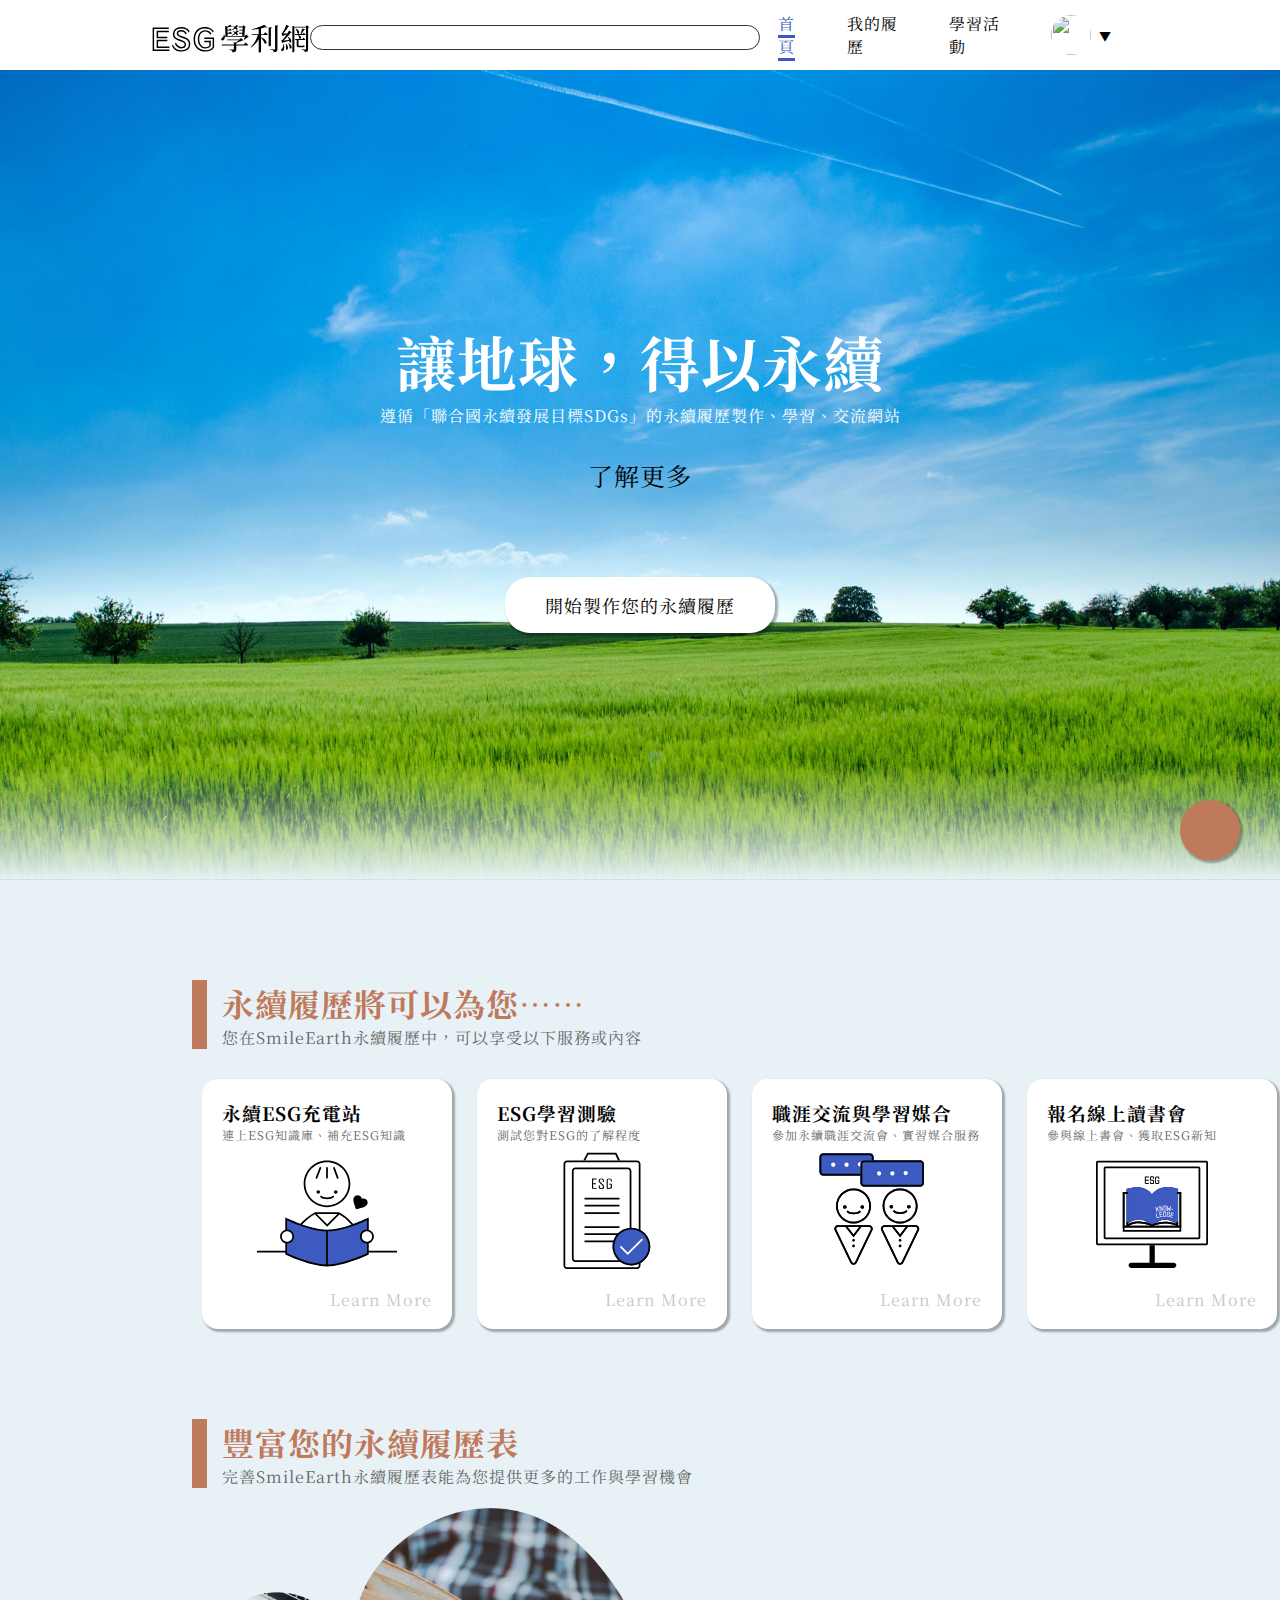
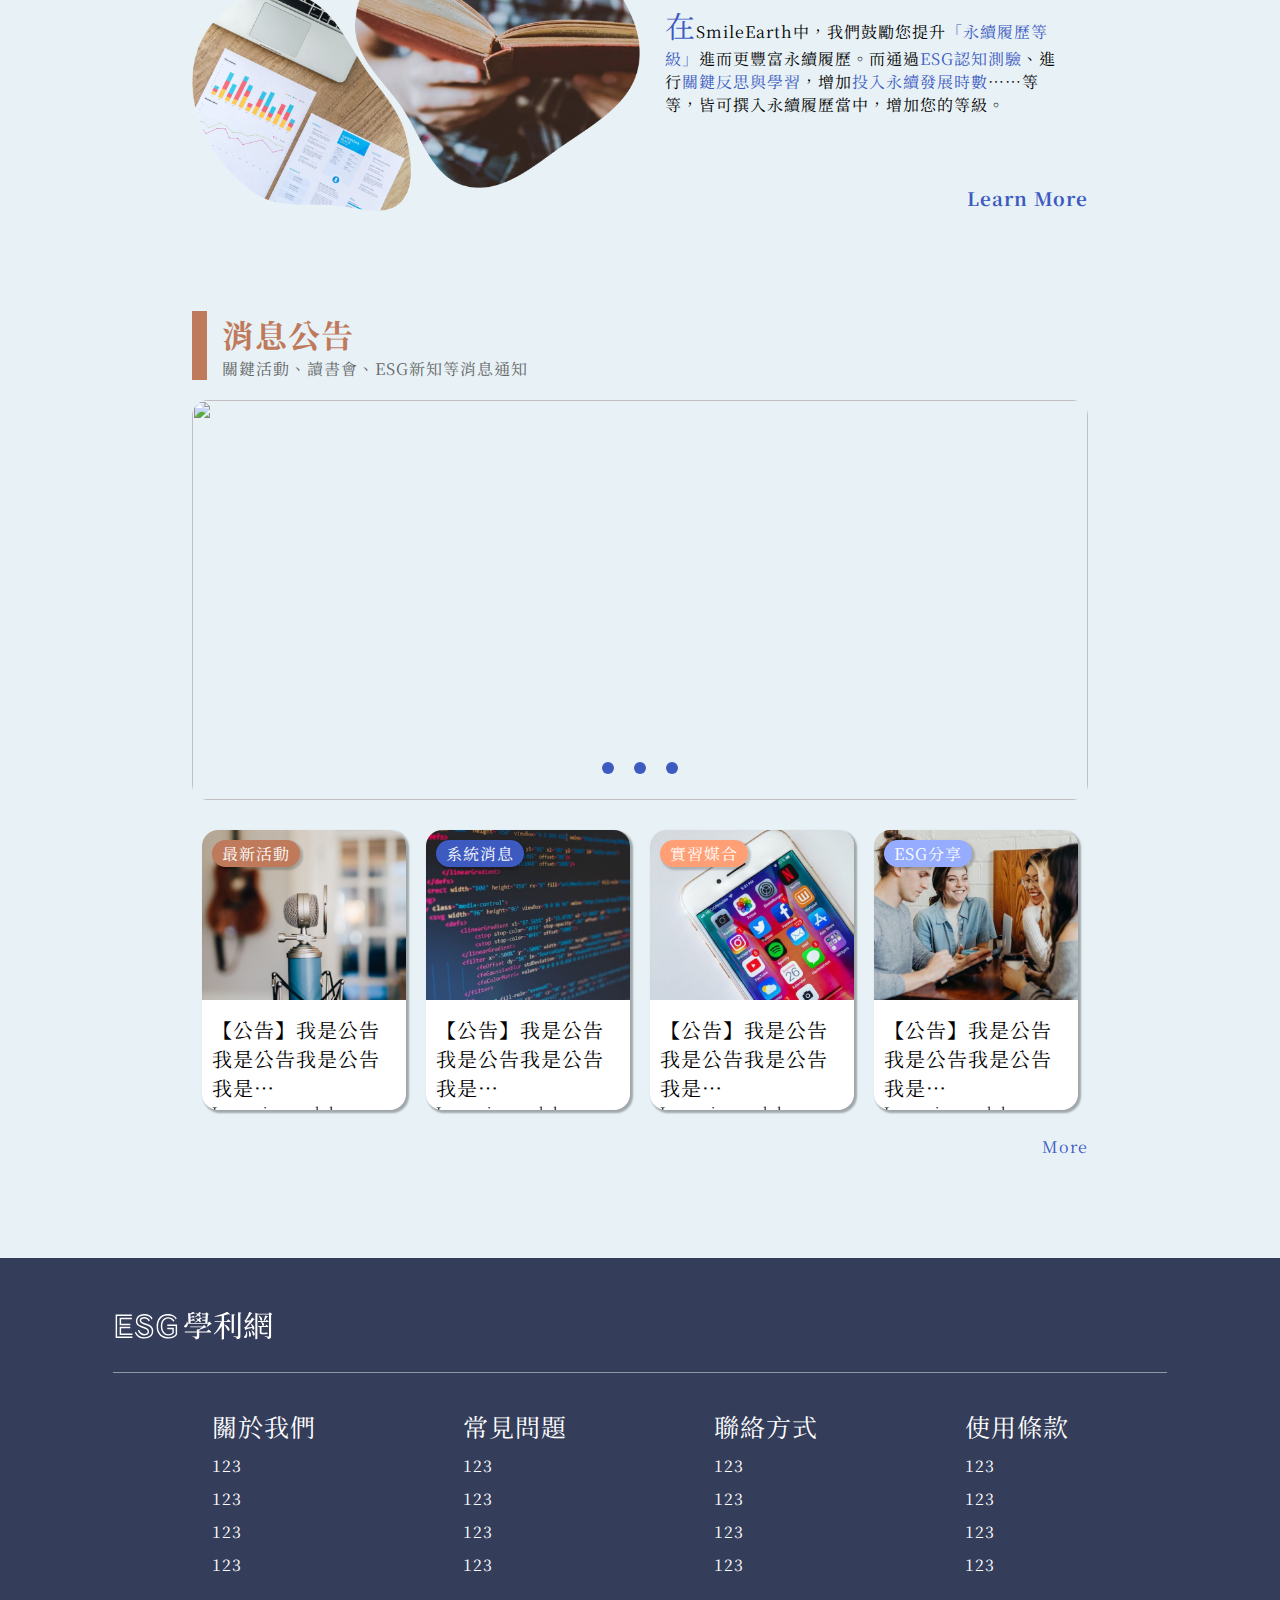
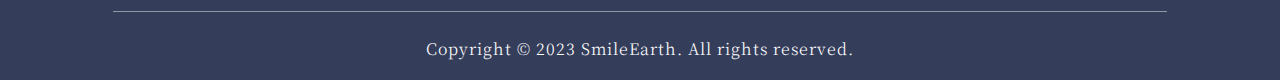
==== commit f7db9072: "123" ====
--- a/index.html
+++ b/index.html
@@ -53,7 +53,7 @@
                                 <a href="#"><p>基本資料</p></a>
                                 <a href="#"><p>我的活動</p></a>
                                 <a href="#"><p>我的收藏</p></a>
-                                <a href="#" class="log"><p>登出</p></a>
+                                <a href="./login.html" class="log"><p>登出</p></a>
                         </div>
                     </li>
                     
@@ -301,10 +301,10 @@
         <div class="footer">
             
             <div class="logo">             
-                <svg width="250" height="35" viewBox="0 0 298 39" fill="none" xmlns="http://www.w3.org/2000/svg">
-                    <path d="M7.62 24.47C5.84 23.83 4.49 23.01 3.57 22.01C2.67 21.01 2.22 19.64 2.22 17.9C2.22 16.64 2.55 15.49 3.21 14.45C3.87 13.39 4.82 12.55 6.06 11.93C7.3 11.29 8.79 10.97 10.53 10.97C14.79 10.97 17.59 12.52 18.93 15.62L17.79 16.43C16.99 14.83 15.98 13.76 14.76 13.22C13.56 12.68 12.15 12.41 10.53 12.41C9.11 12.41 7.88 12.66 6.84 13.16C5.82 13.64 5.03 14.3 4.47 15.14C3.93 15.96 3.66 16.88 3.66 17.9C3.66 19.3 4.04 20.39 4.8 21.17C5.56 21.95 6.66 22.6 8.1 23.12L11.49 24.32C13.01 24.86 14.04 25.49 14.58 26.21C15.12 26.91 15.39 27.71 15.39 28.61C15.39 29.69 15.02 30.59 14.28 31.31C13.54 32.03 12.31 32.39 10.59 32.39C9.33 32.39 8.12 32 6.96 31.22C5.8 30.42 4.84 29.19 4.08 27.53L5.31 26.69C5.83 28.03 6.58 29.08 7.56 29.84C8.54 30.58 9.55 30.95 10.59 30.95C11.75 30.95 12.6 30.74 13.14 30.32C13.68 29.9 13.95 29.33 13.95 28.61C13.95 27.97 13.73 27.42 13.29 26.96C12.85 26.48 12.09 26.05 11.01 25.67L7.62 24.47ZM9.57 21.2C8.27 20.76 7.36 20.23 6.84 19.61C6.32 18.99 6.06 18.32 6.06 17.6C6.06 16.98 6.2 16.4 6.48 15.86C6.78 15.32 7.27 14.88 7.95 14.54C8.65 14.2 9.58 14.03 10.74 14.03C11.92 14.03 12.98 14.33 13.92 14.93C14.86 15.53 15.61 16.42 16.17 17.6L14.97 18.47C14.61 17.51 14.05 16.77 13.29 16.25C12.53 15.73 11.68 15.47 10.74 15.47C9.58 15.47 8.75 15.68 8.25 16.1C7.75 16.5 7.5 17 7.5 17.6C7.5 18.52 8.34 19.26 10.02 19.82L13.74 21.05C15.52 21.63 16.93 22.48 17.97 23.6C19.03 24.72 19.56 26.19 19.56 28.01C19.56 30.43 18.78 32.3 17.22 33.62C15.68 34.94 13.48 35.6 10.62 35.6C8.2 35.6 6.19 35.06 4.59 33.98C2.99 32.9 1.86 31.4 1.2 29.48L2.28 28.76C3.16 30.74 4.3 32.14 5.7 32.96C7.1 33.78 8.74 34.19 10.62 34.19C13 34.19 14.84 33.66 16.14 32.6C17.46 31.54 18.12 30.01 18.12 28.01C18.12 26.53 17.67 25.35 16.77 24.47C15.89 23.59 14.73 22.91 13.29 22.43L9.57 21.2ZM46.0146 23.45C46.0146 22.27 45.6746 21.29 44.9946 20.51C44.3346 19.73 43.4746 19.34 42.4146 19.34C41.2746 19.34 40.2646 19.49 39.3846 19.79C38.5246 20.07 37.8446 20.7 37.3446 21.68C36.9646 20.82 36.3446 20.22 35.4846 19.88C34.6446 19.52 33.8246 19.34 33.0246 19.34C32.2646 19.34 31.5246 19.41 30.8046 19.55C30.0846 19.69 29.3946 20 28.7346 20.48C28.0746 20.96 27.4446 21.73 26.8446 22.79V18.29H28.2846V19.61C28.9646 18.47 30.5446 17.9 33.0246 17.9C34.0646 17.9 34.9646 18.11 35.7246 18.53C36.5046 18.93 37.0346 19.45 37.3146 20.09C37.7146 19.33 38.3646 18.78 39.2646 18.44C40.1646 18.08 41.2146 17.9 42.4146 17.9C43.3946 17.9 44.2646 18.14 45.0246 18.62C45.7846 19.08 46.3746 19.73 46.7946 20.57C47.2346 21.41 47.4546 22.37 47.4546 23.45V35H46.0146V23.45ZM23.5146 18.29H24.9546V35H23.5146V18.29ZM42.2046 25.1C42.2046 24.22 42.0546 23.58 41.7546 23.18C41.4546 22.76 40.9646 22.55 40.2846 22.55C39.5846 22.55 39.0346 22.79 38.6346 23.27C38.2546 23.73 38.0646 24.28 38.0646 24.92V35H36.6246V24.86C36.6246 23.84 36.9546 22.96 37.6146 22.22C38.2746 21.48 39.1646 21.11 40.2846 21.11C41.4046 21.11 42.2446 21.42 42.8046 22.04C43.3646 22.66 43.6446 23.68 43.6446 25.1V35H42.2046V25.1ZM32.8446 25.1C32.8446 24.24 32.7046 23.6 32.4246 23.18C32.1446 22.76 31.6646 22.55 30.9846 22.55C30.3646 22.55 29.8846 22.75 29.5446 23.15C29.2046 23.55 28.9446 24.06 28.7646 24.68V35H27.3246V24.5C27.6446 23.44 28.0946 22.61 28.6746 22.01C29.2546 21.41 30.0246 21.11 30.9846 21.11C32.1046 21.11 32.9346 21.42 33.4746 22.04C34.0146 22.66 34.2846 23.68 34.2846 25.1V35H32.8446V25.1ZM55.5124 11.6H56.9524V16.28H55.5124V11.6ZM51.5224 11.6H52.9624V16.28H51.5224V11.6ZM55.4524 18.29H56.8924V35H55.4524V18.29ZM51.6124 18.29H53.0524V35H51.6124V18.29ZM65.0639 11.6H66.5039V35H65.0639V11.6ZM61.1339 11.6H62.5739V35H61.1339V11.6ZM86.0726 31.94C85.0926 33.1 84.0226 33.96 82.8626 34.52C81.7026 35.08 80.1826 35.36 78.3026 35.36C76.6026 35.36 75.1126 35.01 73.8326 34.31C72.5526 33.59 71.5526 32.58 70.8326 31.28C70.1326 29.96 69.7826 28.41 69.7826 26.63C69.7826 25.03 70.1026 23.57 70.7426 22.25C71.4026 20.93 72.3526 19.88 73.5926 19.1C74.8526 18.3 76.3826 17.9 78.1826 17.9C79.8426 17.9 81.2726 18.26 82.4726 18.98C83.6726 19.68 84.6026 20.68 85.2626 21.98C85.9226 23.26 86.2526 24.79 86.2526 26.57C86.2526 26.67 86.2426 26.78 86.2226 26.9C86.2226 27 86.2226 27.11 86.2226 27.23L74.6426 28.67C74.8026 29.43 75.2526 30.05 75.9926 30.53C76.7526 31.01 77.6526 31.25 78.6926 31.25C79.6726 31.25 80.5926 31.05 81.4526 30.65C82.3126 30.25 83.0126 29.66 83.5526 28.88L84.4826 30.02C83.6426 30.96 82.7626 31.64 81.8426 32.06C80.9226 32.48 79.8726 32.69 78.6926 32.69C77.2926 32.69 76.0726 32.28 75.0326 31.46C74.0126 30.62 73.3126 29.27 72.9326 27.41L84.7826 25.94C84.6626 23.9 84.0226 22.29 82.8626 21.11C81.7026 19.93 80.1426 19.34 78.1826 19.34C76.6826 19.34 75.4126 19.67 74.3726 20.33C73.3326 20.99 72.5426 21.87 72.0026 22.97C71.4826 24.07 71.2226 25.29 71.2226 26.63C71.2226 28.11 71.5126 29.4 72.0926 30.5C72.6726 31.6 73.4926 32.45 74.5526 33.05C75.6126 33.65 76.8626 33.95 78.3026 33.95C79.4426 33.95 80.4126 33.83 81.2126 33.59C82.0326 33.35 82.7526 33 83.3726 32.54C84.0126 32.08 84.6126 31.52 85.1726 30.86L86.0726 31.94ZM72.8726 26.27C73.0926 24.31 73.6726 22.87 74.6126 21.95C75.5526 21.01 76.7326 20.54 78.1526 20.54C79.4526 20.54 80.5126 20.93 81.3326 21.71C82.1526 22.49 82.6726 23.58 82.8926 24.98L72.8726 26.27ZM81.2426 23.9C81.1826 23.44 80.8726 23.01 80.3126 22.61C79.7526 22.19 79.0326 21.98 78.1526 21.98C77.4726 21.98 76.8626 22.12 76.3226 22.4C75.7826 22.66 75.3526 23.01 75.0326 23.45C74.7126 23.87 74.5226 24.31 74.4626 24.77L81.2426 23.9ZM89.974 11.6H106.174V13.04H91.414V33.56H106.774V35H89.974V11.6ZM93.994 14.72H106.174V16.16H95.434V20.78H104.644V22.22H93.994V14.72ZM93.994 23.81H104.644V25.25H95.434V30.44H106.774V31.88H93.994V23.81ZM126.048 32.33C125.908 32.35 125.768 32.37 125.628 32.39C125.508 32.39 125.388 32.39 125.268 32.39C124.388 32.39 123.718 32.16 123.258 31.7C122.818 31.24 122.598 30.61 122.598 29.81V23.45C122.598 22.01 122.108 20.97 121.128 20.33C120.168 19.67 118.738 19.34 116.838 19.34C115.438 19.34 114.198 19.55 113.118 19.97C112.058 20.37 111.088 21.01 110.208 21.89L109.518 20.66C110.338 19.78 111.348 19.1 112.548 18.62C113.768 18.14 115.198 17.9 116.838 17.9C119.278 17.9 121.088 18.37 122.268 19.31C123.448 20.23 124.038 21.61 124.038 23.45V29.81C124.038 30.25 124.178 30.57 124.458 30.77C124.758 30.95 125.128 31.04 125.568 31.04C125.708 31.04 125.838 31.04 125.958 31.04C126.098 31.02 126.238 31 126.378 30.98L126.048 32.33ZM125.358 35.18C124.858 35.3 124.348 35.36 123.828 35.36C122.948 35.36 122.148 35.2 121.428 34.88C120.708 34.54 120.258 34.07 120.078 33.47C119.538 34.15 118.748 34.64 117.708 34.94C116.688 35.22 115.588 35.36 114.408 35.36C112.708 35.36 111.408 34.95 110.508 34.13C109.628 33.31 109.178 32.19 109.158 30.77V30.68C109.158 29.1 109.618 27.84 110.538 26.9C111.478 25.96 112.958 25.27 114.978 24.83C116.058 24.61 116.918 24.36 117.558 24.08C118.218 23.78 118.548 23.46 118.548 23.12C118.548 22.64 118.388 22.33 118.068 22.19C117.768 22.03 117.208 21.95 116.388 21.95C115.948 21.95 115.418 22.06 114.798 22.28C114.178 22.48 113.578 22.76 112.998 23.12C112.418 23.48 111.948 23.9 111.588 24.38L110.838 23.06C111.658 22.24 112.588 21.61 113.628 21.17C114.668 20.73 115.588 20.51 116.388 20.51C117.868 20.51 118.838 20.73 119.298 21.17C119.758 21.59 119.988 22.24 119.988 23.12C119.988 23.62 119.588 24.18 118.788 24.8C117.988 25.42 116.818 25.9 115.278 26.24C113.698 26.56 112.518 27.07 111.738 27.77C110.978 28.47 110.598 29.44 110.598 30.68V30.74C110.618 31.76 110.958 32.55 111.618 33.11C112.278 33.67 113.208 33.95 114.408 33.95C115.188 33.95 115.918 33.91 116.598 33.83C117.298 33.73 117.968 33.5 118.608 33.14C119.268 32.76 119.918 32.16 120.558 31.34C120.778 32.44 121.198 33.17 121.818 33.53C122.458 33.87 123.138 34.04 123.858 34.04C124.178 34.04 124.488 34.02 124.788 33.98C125.108 33.94 125.408 33.9 125.688 33.86L125.358 35.18ZM120.138 29.66C119.978 30.32 119.658 30.9 119.178 31.4C118.718 31.88 118.188 32.25 117.588 32.51C117.008 32.77 116.438 32.9 115.878 32.9C114.818 32.9 114.038 32.65 113.538 32.15C113.038 31.65 112.788 31 112.788 30.2C112.788 29.2 113.048 28.45 113.568 27.95C114.108 27.45 114.888 27.08 115.908 26.84C116.388 26.72 116.998 26.54 117.738 26.3C118.478 26.04 119.278 25.49 120.138 24.65V29.66ZM118.698 27.05C118.218 27.47 117.418 27.83 116.298 28.13C115.558 28.33 115.028 28.57 114.708 28.85C114.388 29.11 114.228 29.56 114.228 30.2C114.228 31.04 114.778 31.46 115.878 31.46C116.438 31.46 117.008 31.29 117.588 30.95C118.188 30.59 118.558 30.12 118.698 29.54V27.05ZM139.076 19.37C137.856 19.37 136.796 19.49 135.896 19.73C134.996 19.97 134.196 20.38 133.496 20.96C132.796 21.54 132.146 22.36 131.546 23.42V18.29H132.986V19.94C133.586 19.22 134.316 18.71 135.176 18.41C136.056 18.09 137.276 17.92 138.836 17.9L139.076 19.37ZM128.456 18.29H129.896V35H128.456V18.29ZM132.266 24.05C132.886 22.87 133.636 22.03 134.516 21.53C135.416 21.01 136.566 20.75 137.966 20.75C138.186 20.75 138.406 20.76 138.626 20.78C138.846 20.78 139.076 20.79 139.316 20.81L139.586 22.37C139.246 22.29 138.906 22.24 138.566 22.22C138.246 22.18 137.936 22.16 137.636 22.16C135.676 22.16 134.366 22.9 133.706 24.38V35H132.266V24.05ZM146.912 13.07H148.352V18.29H151.172V19.73H146.912V13.07ZM140.702 18.29H143.342V13.07H144.782V19.73H140.702V18.29ZM151.772 32.51C150.692 32.51 149.822 32.47 149.162 32.39C148.522 32.29 148.032 32.12 147.692 31.88C147.372 31.64 147.162 31.28 147.062 30.8C146.962 30.3 146.912 29.64 146.912 28.82V20.9H151.172V22.34H148.352V28.82C148.352 29.54 148.422 30.06 148.562 30.38C148.722 30.7 149.062 30.9 149.582 30.98C150.122 31.04 150.952 31.07 152.072 31.07L151.772 32.51ZM151.142 35.36C149.182 35.36 147.612 35.21 146.432 34.91C145.252 34.59 144.402 34.04 143.882 33.26C143.362 32.46 143.102 31.36 143.102 29.96V22.34H140.702V20.9H144.542V29.96C144.542 31.06 144.762 31.9 145.202 32.48C145.642 33.06 146.362 33.45 147.362 33.65C148.382 33.85 149.742 33.96 151.442 33.98L151.142 35.36ZM169.289 23.48C169.289 22.22 168.849 21.22 167.969 20.48C167.089 19.72 165.969 19.34 164.609 19.34C163.869 19.34 163.159 19.4 162.479 19.52C161.819 19.64 161.159 19.92 160.499 20.36C159.839 20.8 159.139 21.5 158.399 22.46V11.6H159.839V19.43C160.239 18.95 160.809 18.58 161.549 18.32C162.289 18.04 163.309 17.9 164.609 17.9C165.829 17.9 166.889 18.14 167.789 18.62C168.709 19.08 169.429 19.73 169.949 20.57C170.469 21.39 170.729 22.36 170.729 23.48V35H169.289V23.48ZM154.589 11.6H156.029V35H154.589V11.6ZM165.449 25.01C165.449 24.17 165.229 23.53 164.789 23.09C164.349 22.63 163.779 22.4 163.079 22.4C162.339 22.4 161.669 22.6 161.069 23C160.469 23.4 160.059 23.97 159.839 24.71V35H158.399V24.53C158.739 23.35 159.329 22.46 160.169 21.86C161.029 21.26 161.999 20.96 163.079 20.96C164.199 20.96 165.109 21.31 165.809 22.01C166.529 22.69 166.889 23.69 166.889 25.01V35H165.449V25.01Z" fill="white"/>
-                    <path d="M187.69 9.31C191.44 10.57 194.23 12.61 195.31 13.99C197.95 14.98 198.82 9.31 187.81 8.86L187.69 9.31ZM188.17 19.45L186.76 20.8H179.65L179.89 21.67H186.88C185.74 26.38 183.16 30.85 178.93 33.7L179.23 34.15C184.93 31.42 187.9 26.8 189.37 21.94C190.03 21.91 190.33 21.79 190.54 21.52L188.17 19.45ZM202.39 15.97C201.16 17.89 198.73 20.74 196.57 22.78C195.64 21.13 194.92 19.21 194.41 16.96V16.87C195.01 16.75 195.49 16.48 195.7 16.24L192.85 14.11L191.65 15.52H184.03L184.3 16.39H191.95V32.83C191.95 33.31 191.8 33.55 191.23 33.55C190.51 33.55 186.94 33.28 186.94 33.28V33.73C188.5 33.94 189.31 34.24 189.85 34.63C190.33 35.02 190.51 35.59 190.63 36.37C193.99 36.04 194.41 34.93 194.41 33.13V18.64C196.21 26.98 199.93 31.09 204.91 34.09C205.27 32.92 206.02 32.11 207.04 31.93L207.1 31.63C203.29 30.07 199.45 27.67 196.84 23.29C199.66 21.82 202.54 19.72 204.28 18.16C204.97 18.31 205.24 18.19 205.45 17.89L202.39 15.97ZM219.13 12.34H226.27V14.5H220.57L220.81 15.37H234.04C234.46 15.37 234.76 15.22 234.82 14.89C233.89 14.05 232.45 12.91 232.45 12.91L231.13 14.5H228.46V12.34H235.69C236.08 12.34 236.38 12.19 236.47 11.86C235.48 10.96 233.89 9.7 233.89 9.7L232.54 11.47H228.46V9.91C229.18 9.79 229.45 9.52 229.51 9.1L226.27 8.77V11.47H218.89L219.13 12.34ZM210.28 27.31C210.52 27.22 210.76 27.04 210.97 26.77C213.43 26.11 215.8 25.39 217.48 24.85C217.6 25.33 217.66 25.84 217.66 26.29C219.37 28 221.47 24.16 216.43 20.83L216.07 20.98C216.49 21.82 216.97 22.96 217.3 24.07C215.02 24.25 212.89 24.4 211.33 24.49C214.03 22.21 217.03 18.91 218.62 16.57C219.19 16.69 219.58 16.48 219.73 16.21L216.85 14.32C216.46 15.22 215.92 16.33 215.2 17.53C213.67 17.56 212.23 17.56 211.09 17.53C213.01 15.67 215.14 12.88 216.34 10.84C216.91 10.9 217.27 10.66 217.39 10.39L214.24 8.83C213.58 11.11 211.66 15.4 210.1 17.08C209.89 17.26 209.32 17.38 209.32 17.38L210.46 20.26C210.7 20.17 210.94 19.96 211.12 19.69C212.32 19.36 213.49 19 214.48 18.67C213.13 20.77 211.48 22.9 210.1 24.1C209.86 24.28 209.26 24.4 209.26 24.4L210.28 27.31ZM211.3 28.24C211.45 30.01 210.61 32.08 209.8 32.92C209.23 33.4 208.93 34.12 209.29 34.75C209.77 35.44 210.91 35.2 211.45 34.51C212.23 33.46 212.68 31.24 211.84 28.24H211.3ZM213.73 27.85C214.09 29.38 214.3 31.63 214 33.43C215.47 35.32 217.9 31.66 214.18 27.76L213.73 27.85ZM216.52 27.28C217.33 28.57 218.11 30.67 218.08 32.26C219.79 33.91 221.77 30.07 216.91 27.13L216.52 27.28ZM218.47 36.46C221.23 35.71 224.41 34.48 226.21 33.43C226.87 33.67 227.11 33.58 227.35 33.28L224.77 31.48C223.36 32.83 220.51 34.84 218.17 36.04L218.47 36.46ZM228.25 32.38C230.89 33.43 232.72 34.81 233.68 35.95C235.69 37.87 239.5 33.34 228.43 31.93L228.25 32.38ZM230.71 20.53V17.71H233.29V20.53H230.71ZM221.95 17.71H224.77V20.53H221.95V17.71ZM229.03 17.71V20.53H226.45V17.71H229.03ZM231.85 23.89V25.48H223.27V23.89H231.85ZM223.27 27.91V26.35H231.85V27.91H223.27ZM223.27 30.37V28.81H231.85V30.37H223.27ZM233.02 16.81H222.19L219.88 15.82V22.57H220.21C220.57 22.57 220.87 22.51 221.14 22.42V32.41H221.47C222.55 32.41 223.27 31.93 223.27 31.75V31.24H231.85V32.14H232.24C232.96 32.14 234.04 31.57 234.07 31.36V24.13C234.55 24.04 234.94 23.8 235.12 23.65L232.72 21.82L231.61 23.02H223.48L221.62 22.21C221.83 22.12 221.95 22 221.95 21.94V21.4H233.29V22.24H233.65C234.34 22.24 235.42 21.79 235.45 21.58V17.92C235.9 17.83 236.26 17.62 236.44 17.44L234.13 15.73L233.02 16.81ZM262.21 11.23V13.51H243.7V11.23H262.21ZM243.7 14.38H262.21V15.22H262.57C263.29 15.22 264.4 14.8 264.43 14.62V11.68C265.03 11.53 265.54 11.29 265.72 11.05L263.08 9.1L261.91 10.36H244.12L241.45 9.28V20.11C241.45 25.69 241.33 31.6 238.78 36.16L239.26 36.43C243.52 32.02 243.7 25.39 243.7 20.11V14.38ZM244.27 21.04C246.43 19.99 248.47 18.22 249.82 16.51C250.42 16.63 250.84 16.45 251.02 16.15L248.17 14.62C247.18 16.81 245.47 19.24 243.91 20.68L244.27 21.04ZM260.65 28.75C259.87 30.04 258.73 31.18 257.41 32.2C256.15 31.69 254.98 31.06 254.02 30.31C254.5 29.8 254.98 29.29 255.4 28.75H260.65ZM261.46 20.68V22.27H254.41V20.68H261.46ZM254.41 24.88V23.14H261.46V24.88H254.41ZM262.27 26.62L260.86 27.85H256.06C256.18 27.64 256.3 27.43 256.42 27.22C257.17 27.28 257.41 27.16 257.53 26.83L254.41 26.08V25.75H261.46V26.56H261.82C262.54 26.56 263.65 26.08 263.68 25.87V20.89C264.1 20.8 264.43 20.62 264.61 20.41L262.33 18.73L261.25 19.81H254.56L253.06 19.15C253.33 18.88 253.57 18.55 253.81 18.22H264.82C265.21 18.22 265.51 18.07 265.57 17.74C264.61 16.81 263.08 15.7 263.08 15.7L261.73 17.35H254.44C254.71 16.93 254.95 16.48 255.19 16.09C255.82 16.12 256.18 15.88 256.3 15.55L253.12 14.44C252.58 16.36 251.65 18.52 250.63 20.14L248.38 19.09C247.27 22.09 245.23 25.33 243.31 27.22L243.7 27.55C244.63 26.98 245.53 26.29 246.4 25.51V36.4H246.79C247.69 36.4 248.56 35.8 248.59 35.59V24.22C249.1 24.13 249.4 23.98 249.52 23.71L248.47 23.32C248.95 22.72 249.4 22.12 249.79 21.49L250.12 21.73C250.87 21.25 251.62 20.65 252.31 19.96V26.83H252.64C253.33 26.83 254.08 26.47 254.32 26.26C253.96 27.22 253.45 28.3 252.88 29.32C252.4 28.81 252.01 28.27 251.65 27.7L251.2 27.97C251.56 28.75 251.95 29.44 252.4 30.04C251.71 31.12 250.9 32.11 250.15 32.8L250.51 33.13C251.44 32.59 252.37 31.9 253.21 31.12C253.93 31.96 254.77 32.65 255.7 33.28C253.75 34.42 251.47 35.29 248.92 35.92L249.13 36.4C252.16 35.92 254.8 35.17 257.05 34.09C259.12 35.2 261.61 35.89 264.46 36.4C264.7 35.32 265.3 34.57 266.26 34.3L266.29 33.97C263.77 33.79 261.43 33.43 259.3 32.8C260.92 31.78 262.21 30.49 263.23 28.99C263.95 28.96 264.28 28.9 264.49 28.63L262.27 26.62ZM292.09 34.63H286.33V29.89H293.44C293.83 29.89 294.13 29.74 294.22 29.41C293.17 28.45 291.55 27.19 291.55 27.19L290.05 28.99H286.33V26.35C287.05 26.23 287.26 25.96 287.32 25.57L284.02 25.24V34.63H279.85V28.3C280.54 28.18 280.78 27.94 280.84 27.52L277.57 27.22V34.63H272.59L272.83 35.5H295.87C296.29 35.5 296.62 35.35 296.68 35.02C295.54 34 293.71 32.62 293.71 32.62L292.09 34.63ZM274.21 25.06C275.74 24.04 277.06 22.81 278.11 21.43V25.72H278.47C279.49 25.72 280.21 25.24 280.21 25.06V19.72C280.99 20.5 281.8 21.55 282.07 22.42C283.81 23.62 285.43 20.32 280.21 19.24V18.58H283.48C283.87 18.58 284.17 18.43 284.23 18.1C283.42 17.29 282.13 16.27 282.13 16.27L280.96 17.71H280.21V14.89C280.93 14.74 281.59 14.59 282.13 14.44C282.76 14.68 283.24 14.71 283.51 14.47L281.41 12.55C279.94 13.33 277.03 14.5 274.72 15.1L274.9 15.61C275.92 15.52 277.03 15.4 278.11 15.22V17.71H274.18L274.42 18.58H277.45C276.67 20.8 275.5 22.9 273.85 24.58L274.21 25.06ZM283.6 24.91C285.52 23.86 287.17 22.51 288.46 20.95V25.54H288.82C289.84 25.54 290.56 25.06 290.56 24.88V20.05C291.73 21.07 292.99 22.42 293.5 23.47C295.45 24.61 296.74 20.92 290.56 19.33V18.58H294.94C295.33 18.58 295.6 18.43 295.69 18.1C294.85 17.23 293.38 16.06 293.38 16.06L292.12 17.71H290.56V14.86C291.43 14.74 292.18 14.59 292.84 14.44C293.5 14.68 294.01 14.71 294.28 14.47L292.21 12.52C290.59 13.3 287.41 14.41 284.95 15.01L285.1 15.52C286.15 15.46 287.35 15.34 288.46 15.19V17.71H284.47L284.71 18.58H287.62C286.69 20.77 285.19 22.87 283.27 24.43L283.6 24.91ZM292.21 11.08H274.39L271.69 10V18.55C271.69 24.28 271.51 30.85 269.05 36.16L269.5 36.43C273.76 31.27 273.97 23.83 273.97 18.52V11.95H296.02C296.44 11.95 296.77 11.8 296.86 11.47C295.69 10.45 293.86 9.07 293.86 9.07L292.21 11.08Z" fill="white"/>
-                </svg>
+                <svg width="160" height="39" viewBox="0 0 160 39" fill="none" xmlns="http://www.w3.org/2000/svg">
+                    <path d="M2.64 11.6H18.84V13.04H4.08V33.56H19.44V35H2.64V11.6ZM6.66 14.72H18.84V16.16H8.1V20.78H17.31V22.22H6.66V14.72ZM6.66 23.81H17.31V25.25H8.1V30.44H19.44V31.88H6.66V23.81ZM28.3036 24.47C26.5236 23.83 25.1736 23.01 24.2536 22.01C23.3536 21.01 22.9036 19.64 22.9036 17.9C22.9036 16.64 23.2336 15.49 23.8936 14.45C24.5536 13.39 25.5036 12.55 26.7436 11.93C27.9836 11.29 29.4736 10.97 31.2136 10.97C35.4736 10.97 38.2736 12.52 39.6136 15.62L38.4736 16.43C37.6736 14.83 36.6636 13.76 35.4436 13.22C34.2436 12.68 32.8336 12.41 31.2136 12.41C29.7936 12.41 28.5636 12.66 27.5236 13.16C26.5036 13.64 25.7136 14.3 25.1536 15.14C24.6136 15.96 24.3436 16.88 24.3436 17.9C24.3436 19.3 24.7236 20.39 25.4836 21.17C26.2436 21.95 27.3436 22.6 28.7836 23.12L32.1736 24.32C33.6936 24.86 34.7236 25.49 35.2636 26.21C35.8036 26.91 36.0736 27.71 36.0736 28.61C36.0736 29.69 35.7036 30.59 34.9636 31.31C34.2236 32.03 32.9936 32.39 31.2736 32.39C30.0136 32.39 28.8036 32 27.6436 31.22C26.4836 30.42 25.5236 29.19 24.7636 27.53L25.9936 26.69C26.5136 28.03 27.2636 29.08 28.2436 29.84C29.2236 30.58 30.2336 30.95 31.2736 30.95C32.4336 30.95 33.2836 30.74 33.8236 30.32C34.3636 29.9 34.6336 29.33 34.6336 28.61C34.6336 27.97 34.4136 27.42 33.9736 26.96C33.5336 26.48 32.7736 26.05 31.6936 25.67L28.3036 24.47ZM30.2536 21.2C28.9536 20.76 28.0436 20.23 27.5236 19.61C27.0036 18.99 26.7436 18.32 26.7436 17.6C26.7436 16.98 26.8836 16.4 27.1636 15.86C27.4636 15.32 27.9536 14.88 28.6336 14.54C29.3336 14.2 30.2636 14.03 31.4236 14.03C32.6036 14.03 33.6636 14.33 34.6036 14.93C35.5436 15.53 36.2936 16.42 36.8536 17.6L35.6536 18.47C35.2936 17.51 34.7336 16.77 33.9736 16.25C33.2136 15.73 32.3636 15.47 31.4236 15.47C30.2636 15.47 29.4336 15.68 28.9336 16.1C28.4336 16.5 28.1836 17 28.1836 17.6C28.1836 18.52 29.0236 19.26 30.7036 19.82L34.4236 21.05C36.2036 21.63 37.6136 22.48 38.6536 23.6C39.7136 24.72 40.2436 26.19 40.2436 28.01C40.2436 30.43 39.4636 32.3 37.9036 33.62C36.3636 34.94 34.1636 35.6 31.3036 35.6C28.8836 35.6 26.8736 35.06 25.2736 33.98C23.6736 32.9 22.5436 31.4 21.8836 29.48L22.9636 28.76C23.8436 30.74 24.9836 32.14 26.3836 32.96C27.7836 33.78 29.4236 34.19 31.3036 34.19C33.6836 34.19 35.5236 33.66 36.8236 32.6C38.1436 31.54 38.8036 30.01 38.8036 28.01C38.8036 26.53 38.3536 25.35 37.4536 24.47C36.5736 23.59 35.4136 22.91 33.9736 22.43L30.2536 21.2ZM54.2482 23.06V21.62H64.0882V31.58C63.2882 32.86 62.1482 33.85 60.6682 34.55C59.1882 35.25 57.3882 35.6 55.2682 35.6C52.8682 35.6 50.7982 35.1 49.0582 34.1C47.3182 33.1 45.9682 31.68 45.0082 29.84C44.0682 27.98 43.5982 25.78 43.5982 23.24C43.5982 20.78 44.0582 18.63 44.9782 16.79C45.9182 14.95 47.2182 13.52 48.8782 12.5C50.5382 11.48 52.4482 10.97 54.6082 10.97C56.8682 10.97 58.7782 11.39 60.3382 12.23C61.9182 13.05 63.0482 14.16 63.7282 15.56L62.7682 16.46C61.9082 14.98 60.7782 13.94 59.3782 13.34C57.9782 12.72 56.3882 12.41 54.6082 12.41C52.7082 12.41 51.0382 12.86 49.5982 13.76C48.1582 14.66 47.0382 15.93 46.2382 17.57C45.4382 19.19 45.0382 21.08 45.0382 23.24C45.0382 25.48 45.4482 27.42 46.2682 29.06C47.1082 30.7 48.2882 31.97 49.8082 32.87C51.3482 33.75 53.1682 34.19 55.2682 34.19C58.7482 34.19 61.2082 33.18 62.6482 31.16V23.06H54.2482ZM54.2482 26.18V24.74H60.8182V29.81C60.2982 30.65 59.5782 31.32 58.6582 31.82C57.7382 32.32 56.6082 32.57 55.2682 32.57C53.9282 32.57 52.6882 32.21 51.5482 31.49C50.4082 30.77 49.4982 29.72 48.8182 28.34C48.1382 26.94 47.7982 25.24 47.7982 23.24C47.7982 21.28 48.1182 19.63 48.7582 18.29C49.4182 16.93 50.3082 15.9 51.4282 15.2C52.5482 14.5 53.8082 14.15 55.2082 14.15C56.3882 14.15 57.5382 14.43 58.6582 14.99C59.7782 15.53 60.7182 16.43 61.4782 17.69L60.3682 18.74C59.8482 17.76 59.1482 16.99 58.2682 16.43C57.4082 15.87 56.3882 15.59 55.2082 15.59C54.0482 15.59 53.0182 15.89 52.1182 16.49C51.2182 17.09 50.5082 17.96 49.9882 19.1C49.4882 20.24 49.2382 21.62 49.2382 23.24C49.2382 24.9 49.5082 26.32 50.0482 27.5C50.5882 28.68 51.3082 29.58 52.2082 30.2C53.1282 30.82 54.1482 31.13 55.2682 31.13C56.2882 31.13 57.1482 30.97 57.8482 30.65C58.5482 30.31 59.0582 29.89 59.3782 29.39V26.18H54.2482Z" fill="#ffffff"/>
+                    <path d="M82.15 14.32C83.2 13.84 84.31 13.21 85.3 12.49C85.78 12.91 86.17 13.36 86.41 13.75C87.58 14.23 88.21 12.76 86.53 11.53C86.95 11.14 87.31 10.75 87.61 10.39C88.15 10.54 88.48 10.48 88.63 10.18L86.32 9.01C86.02 9.58 85.6 10.18 85.12 10.75C84.52 10.51 83.74 10.33 82.84 10.18L82.57 10.54C83.11 10.84 83.74 11.23 84.31 11.68C83.56 12.49 82.69 13.27 81.82 13.87L82.15 14.32ZM86.77 14.14C86.44 14.74 86.02 15.37 85.51 15.97C84.82 15.67 83.98 15.4 82.96 15.22L82.66 15.52C83.29 15.88 83.98 16.36 84.61 16.9C83.74 17.8 82.72 18.61 81.7 19.24L82 19.69C83.2 19.21 84.46 18.55 85.54 17.83C85.99 18.28 86.35 18.79 86.56 19.24C87.85 19.87 88.54 18.22 86.89 16.81C87.37 16.36 87.79 15.94 88.12 15.49C88.63 15.64 88.96 15.58 89.14 15.28L86.77 14.14ZM93.88 28.51H86.26V27.31C86.89 27.19 87.16 26.98 87.25 26.56H87.22C89.05 25.99 90.97 25.24 92.35 24.61C92.95 24.58 93.31 24.49 93.55 24.28L91.03 22L89.53 23.44H77.05L77.32 24.28H88.93C88.12 24.97 87.07 25.81 86.05 26.44L83.86 26.26V28.51H71.68L71.95 29.38H83.86V33.04C83.86 33.49 83.71 33.61 83.23 33.61C82.57 33.61 79.24 33.4 79.24 33.4V33.85C80.71 34.06 81.46 34.36 81.94 34.75C82.39 35.14 82.57 35.68 82.66 36.46C85.84 36.16 86.26 35.08 86.26 33.22V29.38H97.48C97.9 29.38 98.2 29.23 98.29 28.9C97.21 27.88 95.41 26.47 95.41 26.47L93.88 28.51ZM96.31 18.49L94.9 19.93H94.42L94.96 11.59C95.44 11.53 95.71 11.44 95.92 11.23L93.55 9.25L92.47 10.51H88.78L89.05 11.38H92.71L92.59 13.66H89.05L89.32 14.53H92.53L92.38 16.84H88.96L89.23 17.68H92.32L92.2 19.93H77.68L77.59 17.68H81.22C81.61 17.68 81.91 17.53 81.97 17.23C81.25 16.48 80.11 15.55 80.11 15.55L79.09 16.84H77.56L77.5 14.53H81.07C81.46 14.53 81.73 14.38 81.82 14.05C81.1 13.33 79.99 12.43 79.99 12.43L79 13.66H77.47L77.38 11.41C78.91 11.17 80.44 10.78 81.37 10.48C81.79 10.63 82.09 10.6 82.24 10.42L80.08 8.71C79.48 9.16 78.46 9.85 77.44 10.45L75.1 9.88L75.46 19.93H74.65C74.59 19.45 74.47 18.94 74.29 18.43L73.84 18.46C73.84 20.32 72.82 21.55 72.07 21.97C70.09 23.08 71.38 25.15 73.18 24.28C74.32 23.71 74.83 22.45 74.74 20.8H94.93C94.6 21.7 94.15 22.78 93.85 23.47L94.21 23.65C95.29 23.08 96.82 21.97 97.72 21.25C98.32 21.22 98.62 21.16 98.83 20.92L96.31 18.49ZM113.62 18.16H111.04V12.43C112.66 12.1 114.16 11.71 115.39 11.35C116.2 11.62 116.77 11.62 117.1 11.35L114.22 8.77C111.49 10.33 106.09 12.28 101.62 13.27L101.71 13.75C104.02 13.57 106.45 13.27 108.7 12.88V18.16H101.65L101.86 19.03H107.95C106.48 23.41 103.99 27.91 100.75 31.12L101.14 31.51C104.23 29.26 106.81 26.41 108.7 23.17V36.4H109.09C110.26 36.4 111.04 35.86 111.04 35.65V21.82C112.51 23.38 114.1 25.6 114.55 27.37C116.89 29.17 118.72 24.22 111.04 21.22V19.03H117.07C117.49 19.03 117.79 18.88 117.88 18.55C116.86 17.53 115.15 16.15 115.15 16.15L113.62 18.16ZM120.88 12.46C121.66 12.37 121.9 12.04 121.99 11.62L118.63 11.29V30.19H119.05C119.89 30.19 120.88 29.68 120.88 29.41V12.46ZM125.08 9.28V32.86C125.08 33.31 124.93 33.49 124.36 33.49C123.7 33.49 120.4 33.25 120.4 33.25V33.7C121.87 33.91 122.62 34.18 123.13 34.6C123.55 34.99 123.73 35.56 123.85 36.31C127.03 36.01 127.42 34.9 127.42 33.04V10.48C128.14 10.39 128.41 10.09 128.5 9.64L125.08 9.28ZM133.21 28.15C133.39 29.92 132.61 31.99 131.83 32.8C131.26 33.31 130.93 34.03 131.32 34.66C131.77 35.35 132.97 35.14 133.48 34.45C134.26 33.4 134.65 31.12 133.75 28.15H133.21ZM135.67 27.76C136.03 29.26 136.24 31.51 135.91 33.28C137.38 35.14 139.72 31.51 136.12 27.64L135.67 27.76ZM138.28 27.31C139 28.57 139.78 30.61 139.78 32.2C141.46 33.82 143.44 30.01 138.64 27.13L138.28 27.31ZM136.24 8.83C135.58 11.11 133.72 15.4 132.22 17.08C132.01 17.23 131.44 17.38 131.44 17.38L132.58 20.23C132.82 20.14 133.06 19.93 133.24 19.63C134.47 19.3 135.64 18.94 136.66 18.61C135.28 20.74 133.6 22.9 132.22 24.07C132.01 24.25 131.38 24.4 131.38 24.4L132.34 27.25C132.61 27.16 132.88 26.95 133.12 26.62C135.46 26.02 137.71 25.33 139.3 24.85C139.39 25.33 139.45 25.81 139.45 26.26C141.1 27.94 143.17 24.19 138.31 20.86L137.95 21.04C138.34 21.85 138.82 22.96 139.12 24.07C136.99 24.22 134.95 24.37 133.45 24.43C136.12 22.21 139.06 18.97 140.62 16.66C141.19 16.78 141.61 16.6 141.76 16.36L138.94 14.44C138.58 15.31 138.04 16.36 137.35 17.5C135.82 17.53 134.35 17.53 133.21 17.53C135.07 15.64 137.14 12.85 138.28 10.81C138.88 10.87 139.24 10.63 139.36 10.33L136.24 8.83ZM152.68 18.1H151.27C152.29 16.75 153.34 15.07 154 13.9C154.63 13.93 154.99 13.69 155.14 13.33L152.2 12.43C151.81 14.08 151.09 16.45 150.58 18.1H144.82L145.06 19H155.11C155.5 19 155.77 18.85 155.86 18.52C155.08 17.71 153.79 16.66 153.79 16.66L152.68 18.1ZM145.6 12.82C146.38 14.02 147.31 15.91 147.4 17.35C149.08 18.94 151 15.28 145.96 12.61L145.6 12.82ZM148.15 19.24C148.66 20.02 149.2 21.37 149.2 22.48C150.82 23.98 153.01 20.8 148.51 19.09L148.15 19.24ZM153.73 29.53H153.46C153.31 29.59 153.07 29.62 152.92 29.65C152.8 29.65 152.65 29.68 152.5 29.68H150.91H149.26C148.63 29.68 148.54 29.59 148.54 29.23V24.31V23.92H154.72C155.11 23.92 155.41 23.77 155.47 23.44C154.69 22.66 153.43 21.64 153.43 21.64L152.35 23.05H145.15L145.39 23.92H146.71V29.62C146.71 30.85 147.01 31.3 148.78 31.3H150.73C153.94 31.3 154.72 31.06 154.72 30.28C154.72 29.89 154.48 29.74 153.85 29.56L153.73 29.53ZM156.76 9.34L155.68 10.66H144.73L142.36 9.64V36.28H142.69C143.68 36.28 144.37 35.71 144.37 35.53V11.53H155.98V32.89C155.98 33.37 155.83 33.55 155.26 33.55C154.66 33.55 151.63 33.34 151.63 33.34V33.79C153.01 34 153.73 34.24 154.18 34.57C154.6 34.9 154.72 35.44 154.81 36.1C157.72 35.8 158.08 34.81 158.08 33.13V11.92C158.65 11.83 159.13 11.56 159.34 11.32L156.76 9.34Z" fill="#ffffff"/>
+                </svg> 
             </div>
              
             <div class="aboutus">
--- a/css/index.css
+++ b/css/index.css
@@ -242,7 +242,7 @@
     font-size: 12px;
 }
 .container header ul li .downdropc{
-    width: 300%;
+    width: 250%;
     position: absolute;
     background-color: #fff;
     z-index: 100;
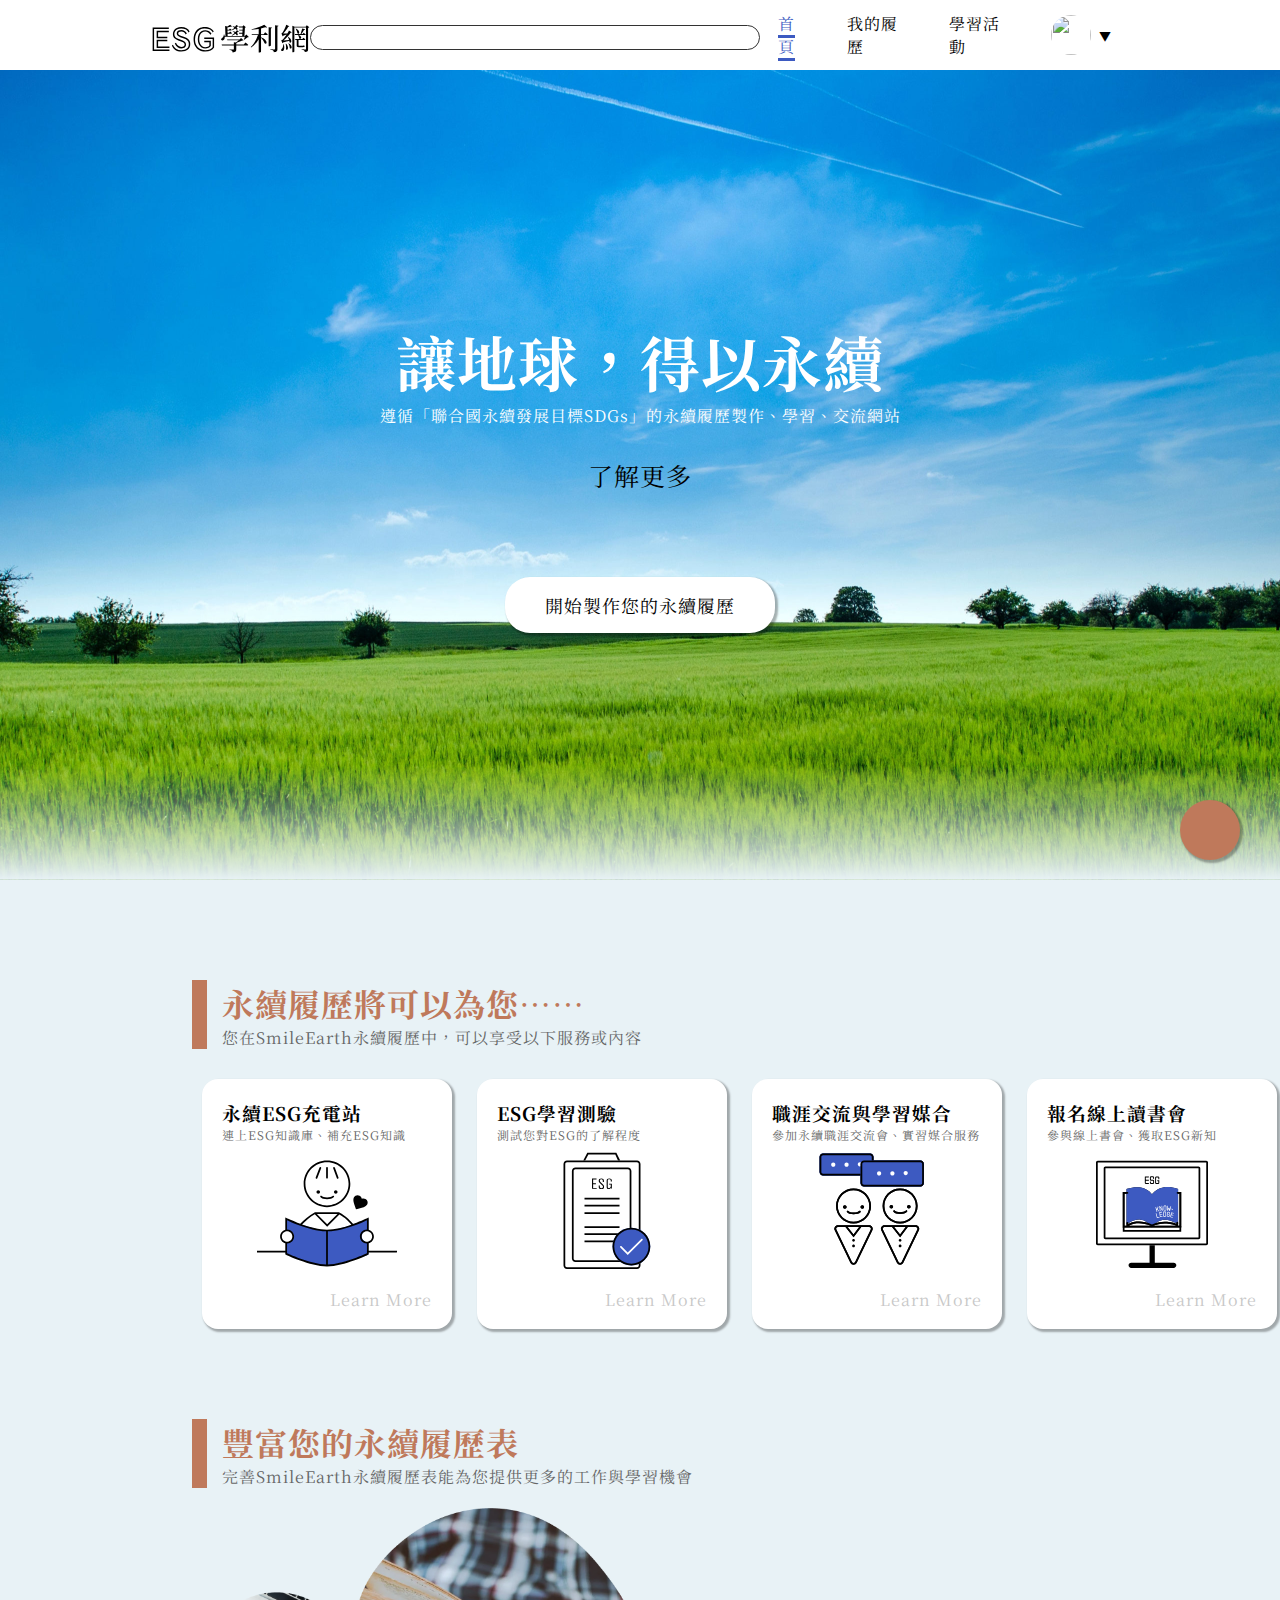
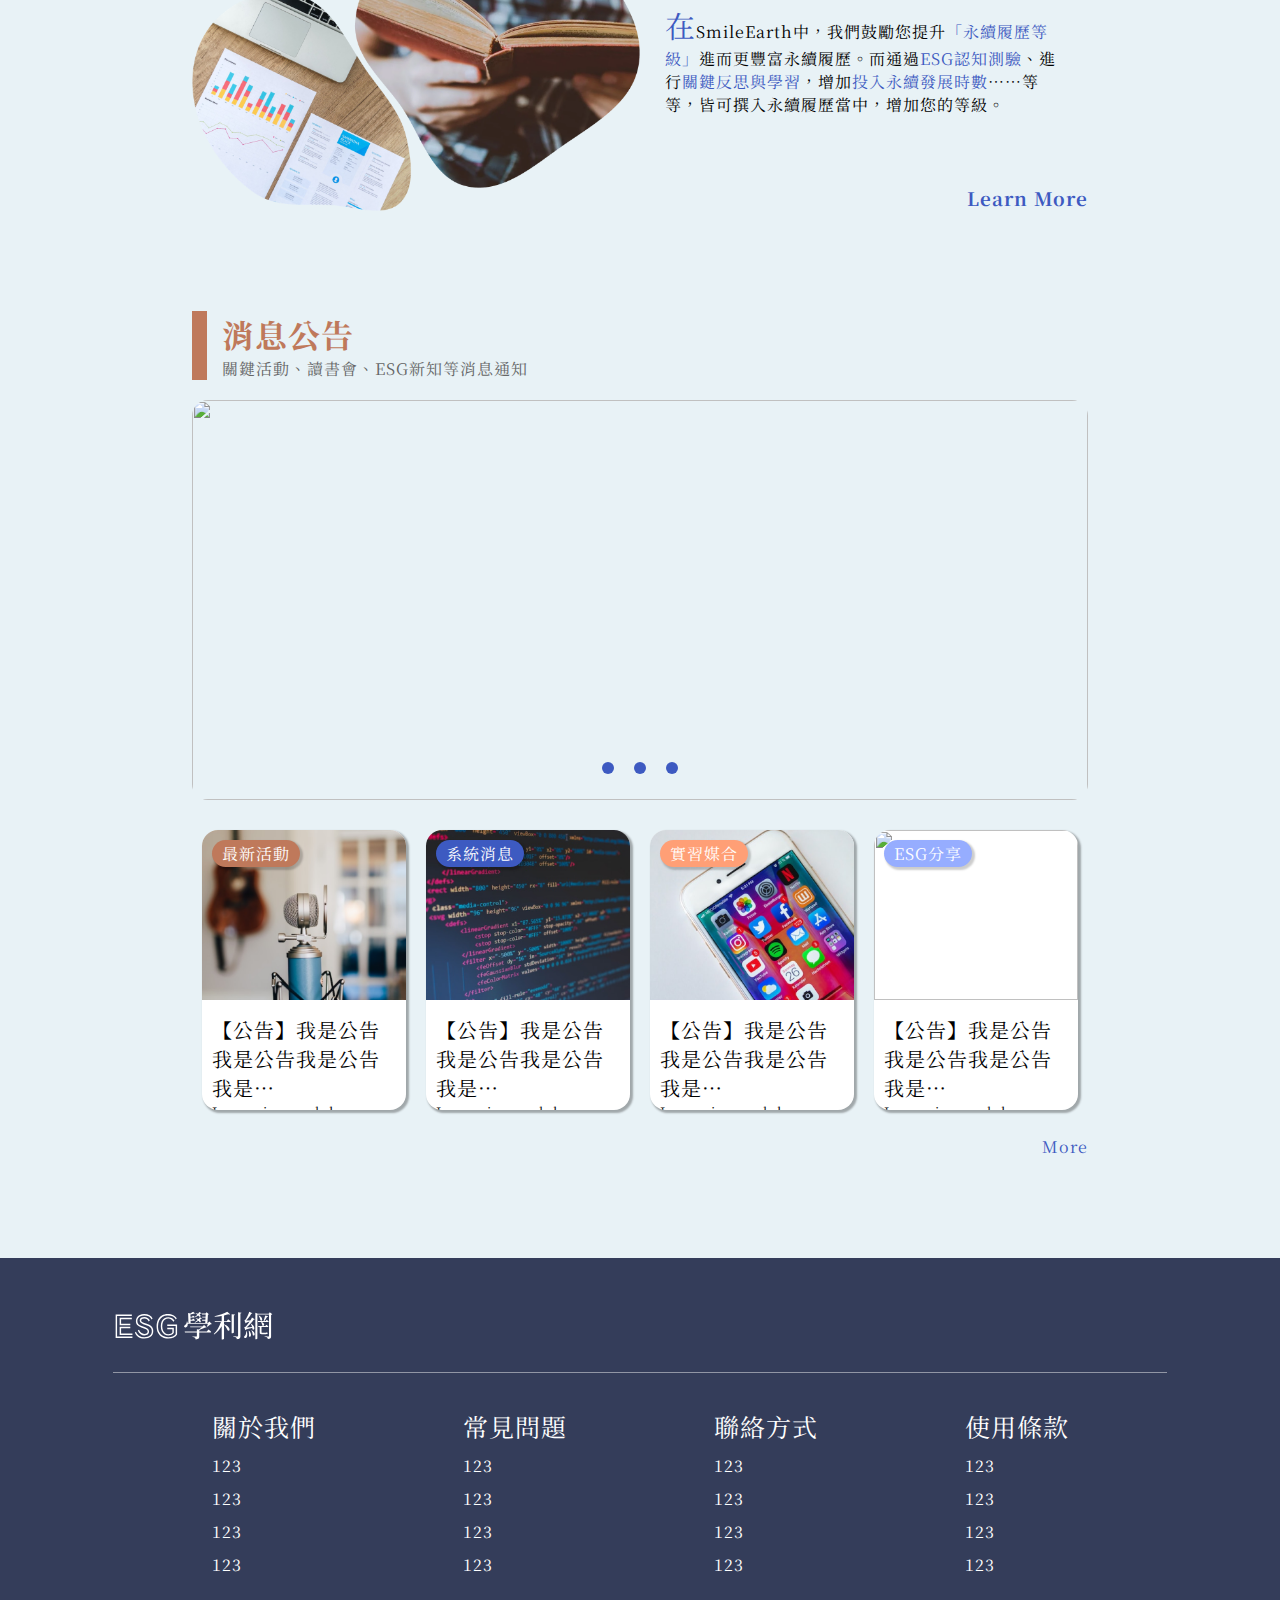
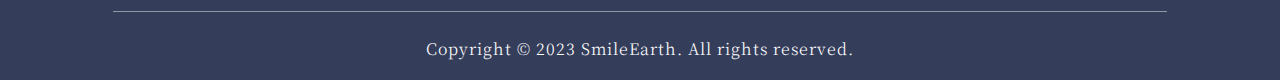
==== commit 081d4929: "123" ====
--- a/index.html
+++ b/index.html
@@ -25,7 +25,6 @@
                     <path d="M2.64 11.6H18.84V13.04H4.08V33.56H19.44V35H2.64V11.6ZM6.66 14.72H18.84V16.16H8.1V20.78H17.31V22.22H6.66V14.72ZM6.66 23.81H17.31V25.25H8.1V30.44H19.44V31.88H6.66V23.81ZM28.3036 24.47C26.5236 23.83 25.1736 23.01 24.2536 22.01C23.3536 21.01 22.9036 19.64 22.9036 17.9C22.9036 16.64 23.2336 15.49 23.8936 14.45C24.5536 13.39 25.5036 12.55 26.7436 11.93C27.9836 11.29 29.4736 10.97 31.2136 10.97C35.4736 10.97 38.2736 12.52 39.6136 15.62L38.4736 16.43C37.6736 14.83 36.6636 13.76 35.4436 13.22C34.2436 12.68 32.8336 12.41 31.2136 12.41C29.7936 12.41 28.5636 12.66 27.5236 13.16C26.5036 13.64 25.7136 14.3 25.1536 15.14C24.6136 15.96 24.3436 16.88 24.3436 17.9C24.3436 19.3 24.7236 20.39 25.4836 21.17C26.2436 21.95 27.3436 22.6 28.7836 23.12L32.1736 24.32C33.6936 24.86 34.7236 25.49 35.2636 26.21C35.8036 26.91 36.0736 27.71 36.0736 28.61C36.0736 29.69 35.7036 30.59 34.9636 31.31C34.2236 32.03 32.9936 32.39 31.2736 32.39C30.0136 32.39 28.8036 32 27.6436 31.22C26.4836 30.42 25.5236 29.19 24.7636 27.53L25.9936 26.69C26.5136 28.03 27.2636 29.08 28.2436 29.84C29.2236 30.58 30.2336 30.95 31.2736 30.95C32.4336 30.95 33.2836 30.74 33.8236 30.32C34.3636 29.9 34.6336 29.33 34.6336 28.61C34.6336 27.97 34.4136 27.42 33.9736 26.96C33.5336 26.48 32.7736 26.05 31.6936 25.67L28.3036 24.47ZM30.2536 21.2C28.9536 20.76 28.0436 20.23 27.5236 19.61C27.0036 18.99 26.7436 18.32 26.7436 17.6C26.7436 16.98 26.8836 16.4 27.1636 15.86C27.4636 15.32 27.9536 14.88 28.6336 14.54C29.3336 14.2 30.2636 14.03 31.4236 14.03C32.6036 14.03 33.6636 14.33 34.6036 14.93C35.5436 15.53 36.2936 16.42 36.8536 17.6L35.6536 18.47C35.2936 17.51 34.7336 16.77 33.9736 16.25C33.2136 15.73 32.3636 15.47 31.4236 15.47C30.2636 15.47 29.4336 15.68 28.9336 16.1C28.4336 16.5 28.1836 17 28.1836 17.6C28.1836 18.52 29.0236 19.26 30.7036 19.82L34.4236 21.05C36.2036 21.63 37.6136 22.48 38.6536 23.6C39.7136 24.72 40.2436 26.19 40.2436 28.01C40.2436 30.43 39.4636 32.3 37.9036 33.62C36.3636 34.94 34.1636 35.6 31.3036 35.6C28.8836 35.6 26.8736 35.06 25.2736 33.98C23.6736 32.9 22.5436 31.4 21.8836 29.48L22.9636 28.76C23.8436 30.74 24.9836 32.14 26.3836 32.96C27.7836 33.78 29.4236 34.19 31.3036 34.19C33.6836 34.19 35.5236 33.66 36.8236 32.6C38.1436 31.54 38.8036 30.01 38.8036 28.01C38.8036 26.53 38.3536 25.35 37.4536 24.47C36.5736 23.59 35.4136 22.91 33.9736 22.43L30.2536 21.2ZM54.2482 23.06V21.62H64.0882V31.58C63.2882 32.86 62.1482 33.85 60.6682 34.55C59.1882 35.25 57.3882 35.6 55.2682 35.6C52.8682 35.6 50.7982 35.1 49.0582 34.1C47.3182 33.1 45.9682 31.68 45.0082 29.84C44.0682 27.98 43.5982 25.78 43.5982 23.24C43.5982 20.78 44.0582 18.63 44.9782 16.79C45.9182 14.95 47.2182 13.52 48.8782 12.5C50.5382 11.48 52.4482 10.97 54.6082 10.97C56.8682 10.97 58.7782 11.39 60.3382 12.23C61.9182 13.05 63.0482 14.16 63.7282 15.56L62.7682 16.46C61.9082 14.98 60.7782 13.94 59.3782 13.34C57.9782 12.72 56.3882 12.41 54.6082 12.41C52.7082 12.41 51.0382 12.86 49.5982 13.76C48.1582 14.66 47.0382 15.93 46.2382 17.57C45.4382 19.19 45.0382 21.08 45.0382 23.24C45.0382 25.48 45.4482 27.42 46.2682 29.06C47.1082 30.7 48.2882 31.97 49.8082 32.87C51.3482 33.75 53.1682 34.19 55.2682 34.19C58.7482 34.19 61.2082 33.18 62.6482 31.16V23.06H54.2482ZM54.2482 26.18V24.74H60.8182V29.81C60.2982 30.65 59.5782 31.32 58.6582 31.82C57.7382 32.32 56.6082 32.57 55.2682 32.57C53.9282 32.57 52.6882 32.21 51.5482 31.49C50.4082 30.77 49.4982 29.72 48.8182 28.34C48.1382 26.94 47.7982 25.24 47.7982 23.24C47.7982 21.28 48.1182 19.63 48.7582 18.29C49.4182 16.93 50.3082 15.9 51.4282 15.2C52.5482 14.5 53.8082 14.15 55.2082 14.15C56.3882 14.15 57.5382 14.43 58.6582 14.99C59.7782 15.53 60.7182 16.43 61.4782 17.69L60.3682 18.74C59.8482 17.76 59.1482 16.99 58.2682 16.43C57.4082 15.87 56.3882 15.59 55.2082 15.59C54.0482 15.59 53.0182 15.89 52.1182 16.49C51.2182 17.09 50.5082 17.96 49.9882 19.1C49.4882 20.24 49.2382 21.62 49.2382 23.24C49.2382 24.9 49.5082 26.32 50.0482 27.5C50.5882 28.68 51.3082 29.58 52.2082 30.2C53.1282 30.82 54.1482 31.13 55.2682 31.13C56.2882 31.13 57.1482 30.97 57.8482 30.65C58.5482 30.31 59.0582 29.89 59.3782 29.39V26.18H54.2482Z" fill="black"/>
                     <path d="M82.15 14.32C83.2 13.84 84.31 13.21 85.3 12.49C85.78 12.91 86.17 13.36 86.41 13.75C87.58 14.23 88.21 12.76 86.53 11.53C86.95 11.14 87.31 10.75 87.61 10.39C88.15 10.54 88.48 10.48 88.63 10.18L86.32 9.01C86.02 9.58 85.6 10.18 85.12 10.75C84.52 10.51 83.74 10.33 82.84 10.18L82.57 10.54C83.11 10.84 83.74 11.23 84.31 11.68C83.56 12.49 82.69 13.27 81.82 13.87L82.15 14.32ZM86.77 14.14C86.44 14.74 86.02 15.37 85.51 15.97C84.82 15.67 83.98 15.4 82.96 15.22L82.66 15.52C83.29 15.88 83.98 16.36 84.61 16.9C83.74 17.8 82.72 18.61 81.7 19.24L82 19.69C83.2 19.21 84.46 18.55 85.54 17.83C85.99 18.28 86.35 18.79 86.56 19.24C87.85 19.87 88.54 18.22 86.89 16.81C87.37 16.36 87.79 15.94 88.12 15.49C88.63 15.64 88.96 15.58 89.14 15.28L86.77 14.14ZM93.88 28.51H86.26V27.31C86.89 27.19 87.16 26.98 87.25 26.56H87.22C89.05 25.99 90.97 25.24 92.35 24.61C92.95 24.58 93.31 24.49 93.55 24.28L91.03 22L89.53 23.44H77.05L77.32 24.28H88.93C88.12 24.97 87.07 25.81 86.05 26.44L83.86 26.26V28.51H71.68L71.95 29.38H83.86V33.04C83.86 33.49 83.71 33.61 83.23 33.61C82.57 33.61 79.24 33.4 79.24 33.4V33.85C80.71 34.06 81.46 34.36 81.94 34.75C82.39 35.14 82.57 35.68 82.66 36.46C85.84 36.16 86.26 35.08 86.26 33.22V29.38H97.48C97.9 29.38 98.2 29.23 98.29 28.9C97.21 27.88 95.41 26.47 95.41 26.47L93.88 28.51ZM96.31 18.49L94.9 19.93H94.42L94.96 11.59C95.44 11.53 95.71 11.44 95.92 11.23L93.55 9.25L92.47 10.51H88.78L89.05 11.38H92.71L92.59 13.66H89.05L89.32 14.53H92.53L92.38 16.84H88.96L89.23 17.68H92.32L92.2 19.93H77.68L77.59 17.68H81.22C81.61 17.68 81.91 17.53 81.97 17.23C81.25 16.48 80.11 15.55 80.11 15.55L79.09 16.84H77.56L77.5 14.53H81.07C81.46 14.53 81.73 14.38 81.82 14.05C81.1 13.33 79.99 12.43 79.99 12.43L79 13.66H77.47L77.38 11.41C78.91 11.17 80.44 10.78 81.37 10.48C81.79 10.63 82.09 10.6 82.24 10.42L80.08 8.71C79.48 9.16 78.46 9.85 77.44 10.45L75.1 9.88L75.46 19.93H74.65C74.59 19.45 74.47 18.94 74.29 18.43L73.84 18.46C73.84 20.32 72.82 21.55 72.07 21.97C70.09 23.08 71.38 25.15 73.18 24.28C74.32 23.71 74.83 22.45 74.74 20.8H94.93C94.6 21.7 94.15 22.78 93.85 23.47L94.21 23.65C95.29 23.08 96.82 21.97 97.72 21.25C98.32 21.22 98.62 21.16 98.83 20.92L96.31 18.49ZM113.62 18.16H111.04V12.43C112.66 12.1 114.16 11.71 115.39 11.35C116.2 11.62 116.77 11.62 117.1 11.35L114.22 8.77C111.49 10.33 106.09 12.28 101.62 13.27L101.71 13.75C104.02 13.57 106.45 13.27 108.7 12.88V18.16H101.65L101.86 19.03H107.95C106.48 23.41 103.99 27.91 100.75 31.12L101.14 31.51C104.23 29.26 106.81 26.41 108.7 23.17V36.4H109.09C110.26 36.4 111.04 35.86 111.04 35.65V21.82C112.51 23.38 114.1 25.6 114.55 27.37C116.89 29.17 118.72 24.22 111.04 21.22V19.03H117.07C117.49 19.03 117.79 18.88 117.88 18.55C116.86 17.53 115.15 16.15 115.15 16.15L113.62 18.16ZM120.88 12.46C121.66 12.37 121.9 12.04 121.99 11.62L118.63 11.29V30.19H119.05C119.89 30.19 120.88 29.68 120.88 29.41V12.46ZM125.08 9.28V32.86C125.08 33.31 124.93 33.49 124.36 33.49C123.7 33.49 120.4 33.25 120.4 33.25V33.7C121.87 33.91 122.62 34.18 123.13 34.6C123.55 34.99 123.73 35.56 123.85 36.31C127.03 36.01 127.42 34.9 127.42 33.04V10.48C128.14 10.39 128.41 10.09 128.5 9.64L125.08 9.28ZM133.21 28.15C133.39 29.92 132.61 31.99 131.83 32.8C131.26 33.31 130.93 34.03 131.32 34.66C131.77 35.35 132.97 35.14 133.48 34.45C134.26 33.4 134.65 31.12 133.75 28.15H133.21ZM135.67 27.76C136.03 29.26 136.24 31.51 135.91 33.28C137.38 35.14 139.72 31.51 136.12 27.64L135.67 27.76ZM138.28 27.31C139 28.57 139.78 30.61 139.78 32.2C141.46 33.82 143.44 30.01 138.64 27.13L138.28 27.31ZM136.24 8.83C135.58 11.11 133.72 15.4 132.22 17.08C132.01 17.23 131.44 17.38 131.44 17.38L132.58 20.23C132.82 20.14 133.06 19.93 133.24 19.63C134.47 19.3 135.64 18.94 136.66 18.61C135.28 20.74 133.6 22.9 132.22 24.07C132.01 24.25 131.38 24.4 131.38 24.4L132.34 27.25C132.61 27.16 132.88 26.95 133.12 26.62C135.46 26.02 137.71 25.33 139.3 24.85C139.39 25.33 139.45 25.81 139.45 26.26C141.1 27.94 143.17 24.19 138.31 20.86L137.95 21.04C138.34 21.85 138.82 22.96 139.12 24.07C136.99 24.22 134.95 24.37 133.45 24.43C136.12 22.21 139.06 18.97 140.62 16.66C141.19 16.78 141.61 16.6 141.76 16.36L138.94 14.44C138.58 15.31 138.04 16.36 137.35 17.5C135.82 17.53 134.35 17.53 133.21 17.53C135.07 15.64 137.14 12.85 138.28 10.81C138.88 10.87 139.24 10.63 139.36 10.33L136.24 8.83ZM152.68 18.1H151.27C152.29 16.75 153.34 15.07 154 13.9C154.63 13.93 154.99 13.69 155.14 13.33L152.2 12.43C151.81 14.08 151.09 16.45 150.58 18.1H144.82L145.06 19H155.11C155.5 19 155.77 18.85 155.86 18.52C155.08 17.71 153.79 16.66 153.79 16.66L152.68 18.1ZM145.6 12.82C146.38 14.02 147.31 15.91 147.4 17.35C149.08 18.94 151 15.28 145.96 12.61L145.6 12.82ZM148.15 19.24C148.66 20.02 149.2 21.37 149.2 22.48C150.82 23.98 153.01 20.8 148.51 19.09L148.15 19.24ZM153.73 29.53H153.46C153.31 29.59 153.07 29.62 152.92 29.65C152.8 29.65 152.65 29.68 152.5 29.68H150.91H149.26C148.63 29.68 148.54 29.59 148.54 29.23V24.31V23.92H154.72C155.11 23.92 155.41 23.77 155.47 23.44C154.69 22.66 153.43 21.64 153.43 21.64L152.35 23.05H145.15L145.39 23.92H146.71V29.62C146.71 30.85 147.01 31.3 148.78 31.3H150.73C153.94 31.3 154.72 31.06 154.72 30.28C154.72 29.89 154.48 29.74 153.85 29.56L153.73 29.53ZM156.76 9.34L155.68 10.66H144.73L142.36 9.64V36.28H142.69C143.68 36.28 144.37 35.71 144.37 35.53V11.53H155.98V32.89C155.98 33.37 155.83 33.55 155.26 33.55C154.66 33.55 151.63 33.34 151.63 33.34V33.79C153.01 34 153.73 34.24 154.18 34.57C154.6 34.9 154.72 35.44 154.81 36.1C157.72 35.8 158.08 34.81 158.08 33.13V11.92C158.65 11.83 159.13 11.56 159.34 11.32L156.76 9.34Z" fill="black"/>
                 </svg>
-                
                 <i class="fa-solid fa-list" id="hid"></i>  
             </div>
             <div class="input">
@@ -285,7 +284,7 @@
                 </div>
                 <div class="infocards">
                     <div class="imgg">
-                        <img src="./img/Rectangle 12.png" alt="">
+                        <img src="https://images.pexels.com/photos/15561921/pexels-photo-15561921.jpeg?auto=compress&cs=tinysrgb&w=1260&h=750&dpr=1" alt="">
                     </div>
                     <div style="padding: 10px;">
                         <p class="ti">【公告】我是公告我是公告我是公告我是…</p>
